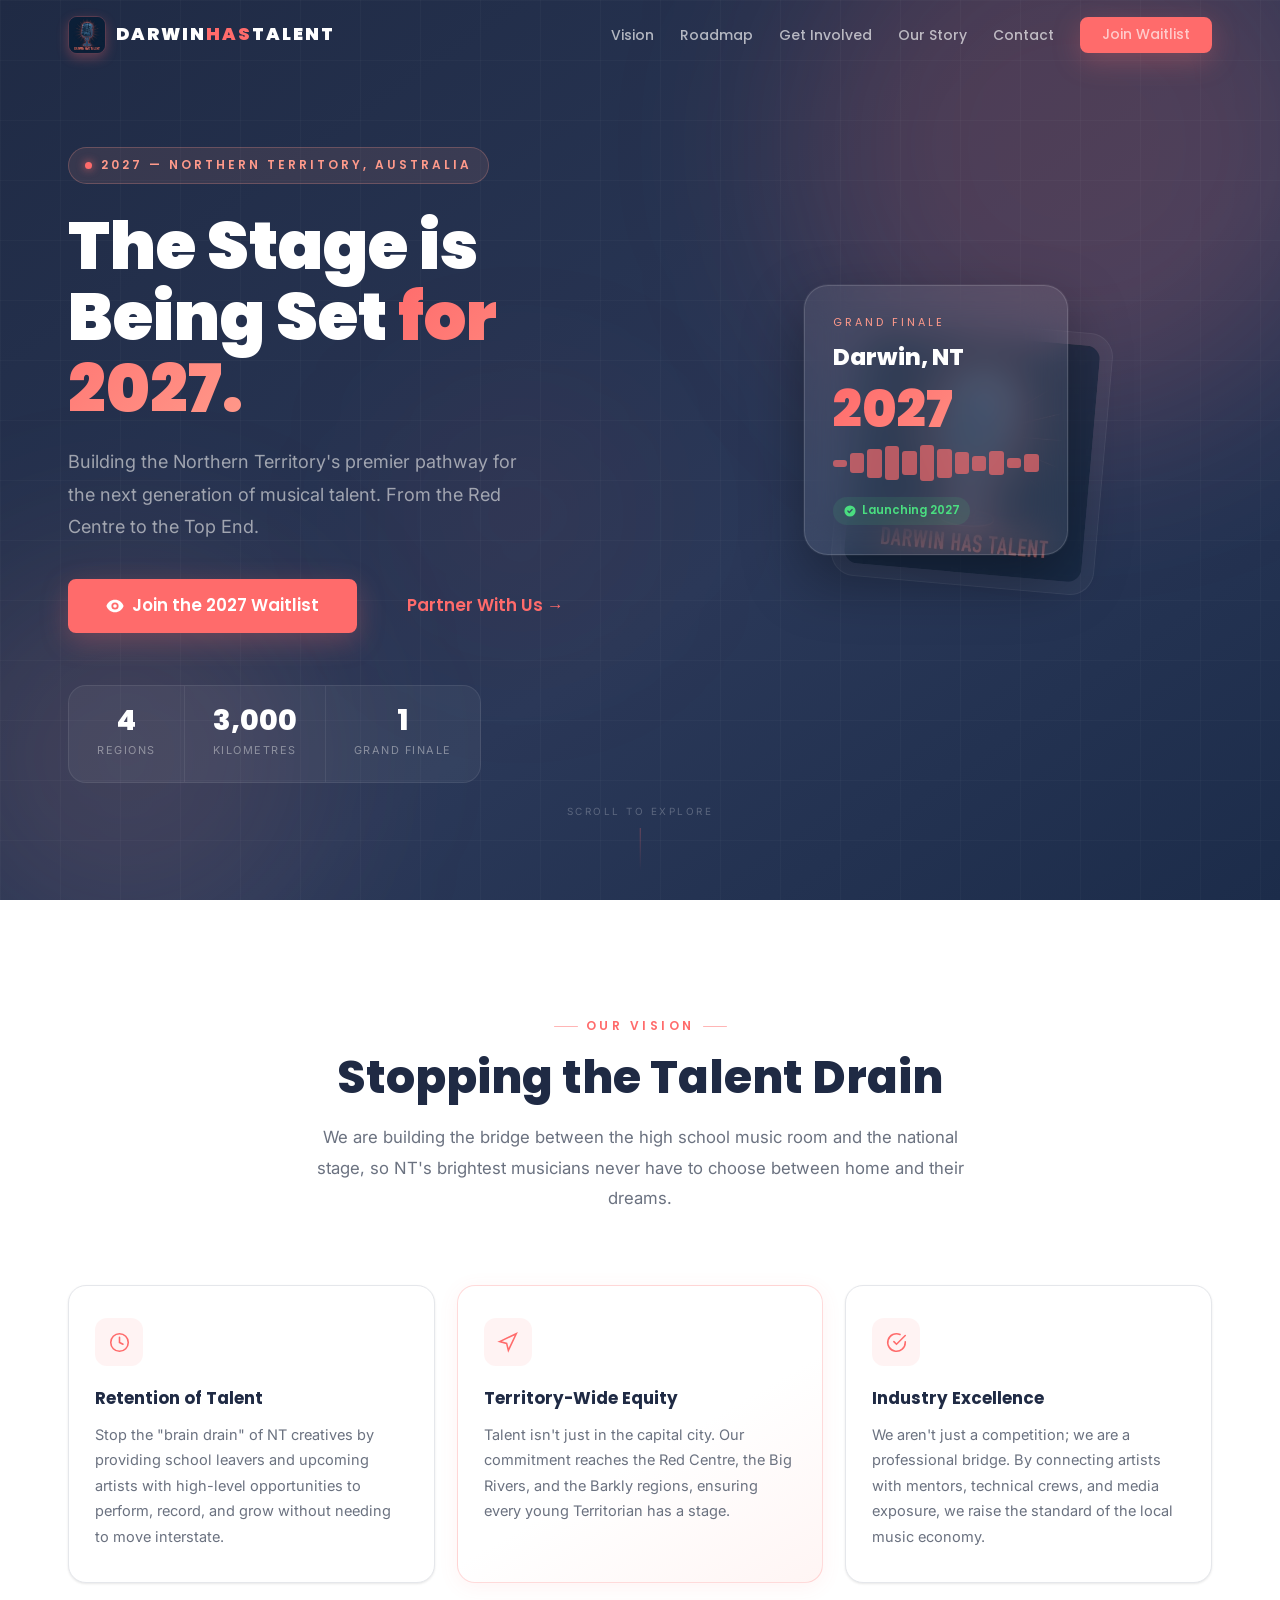
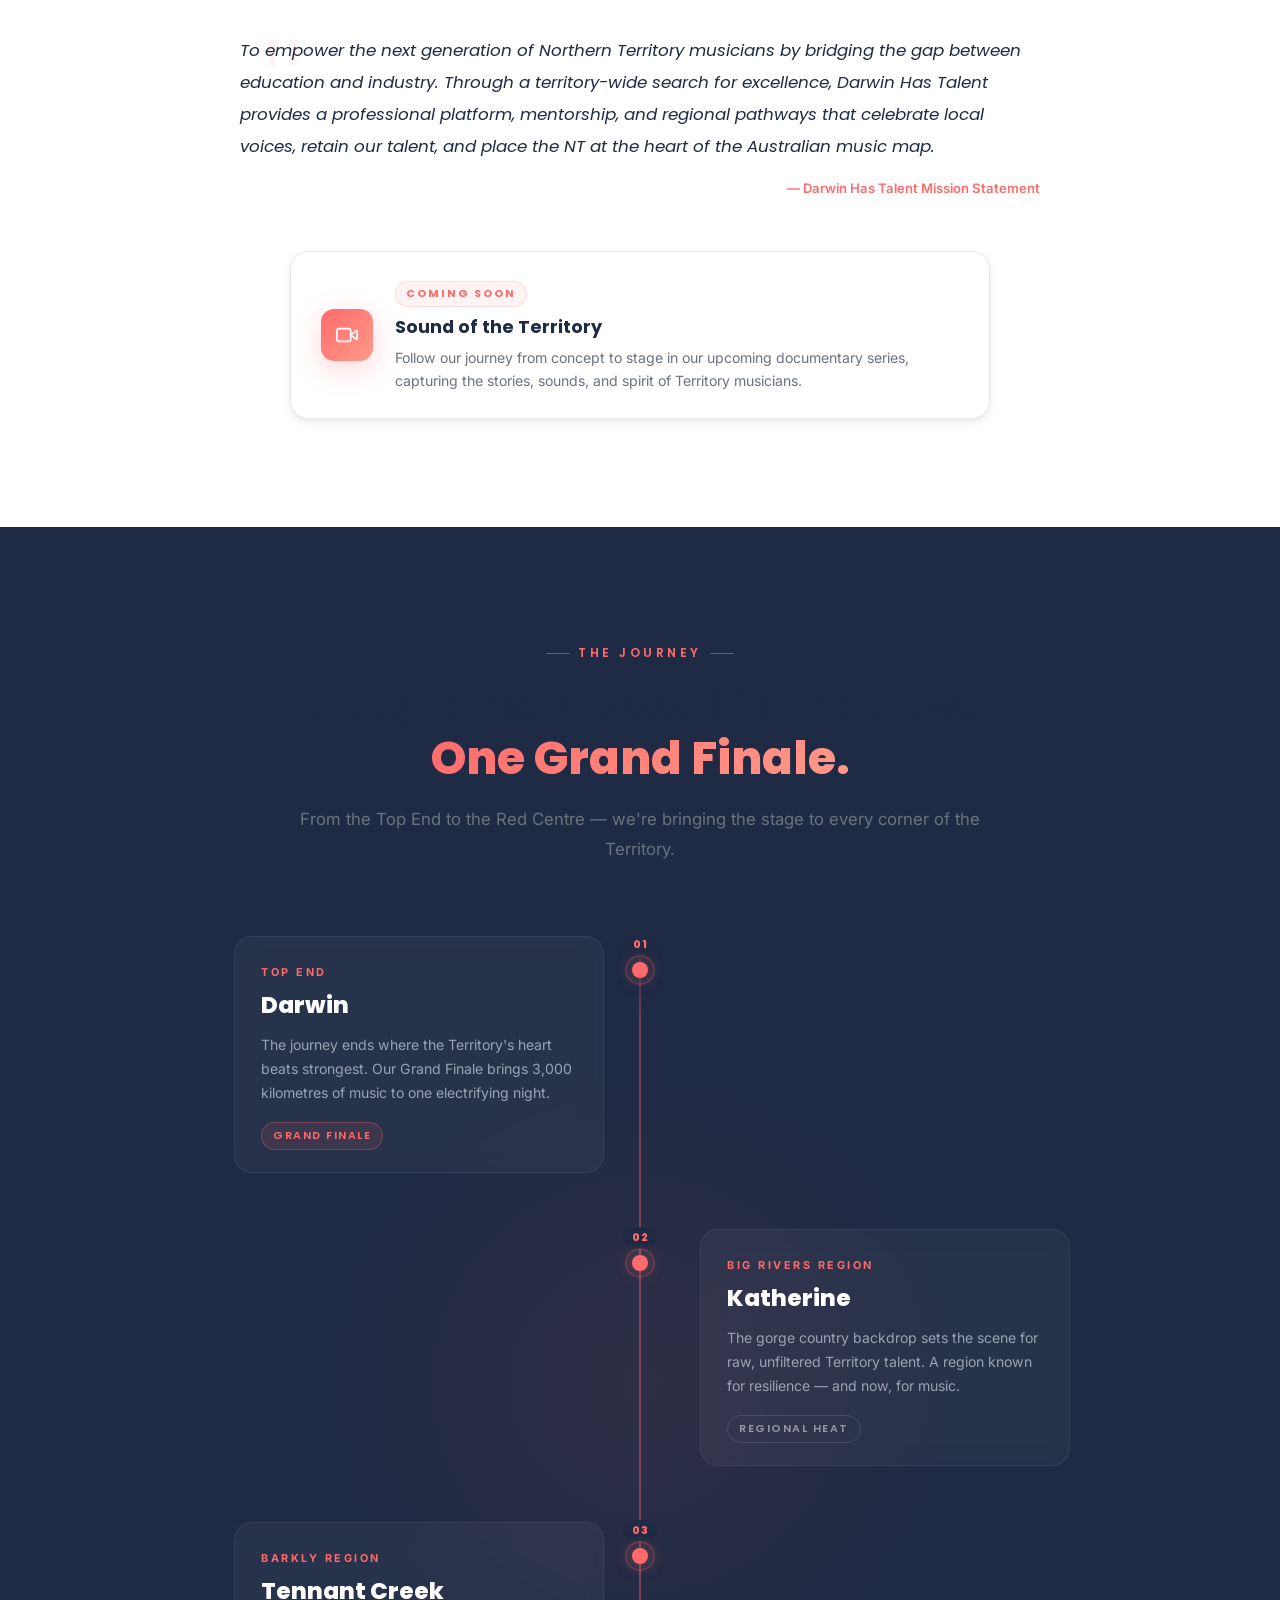
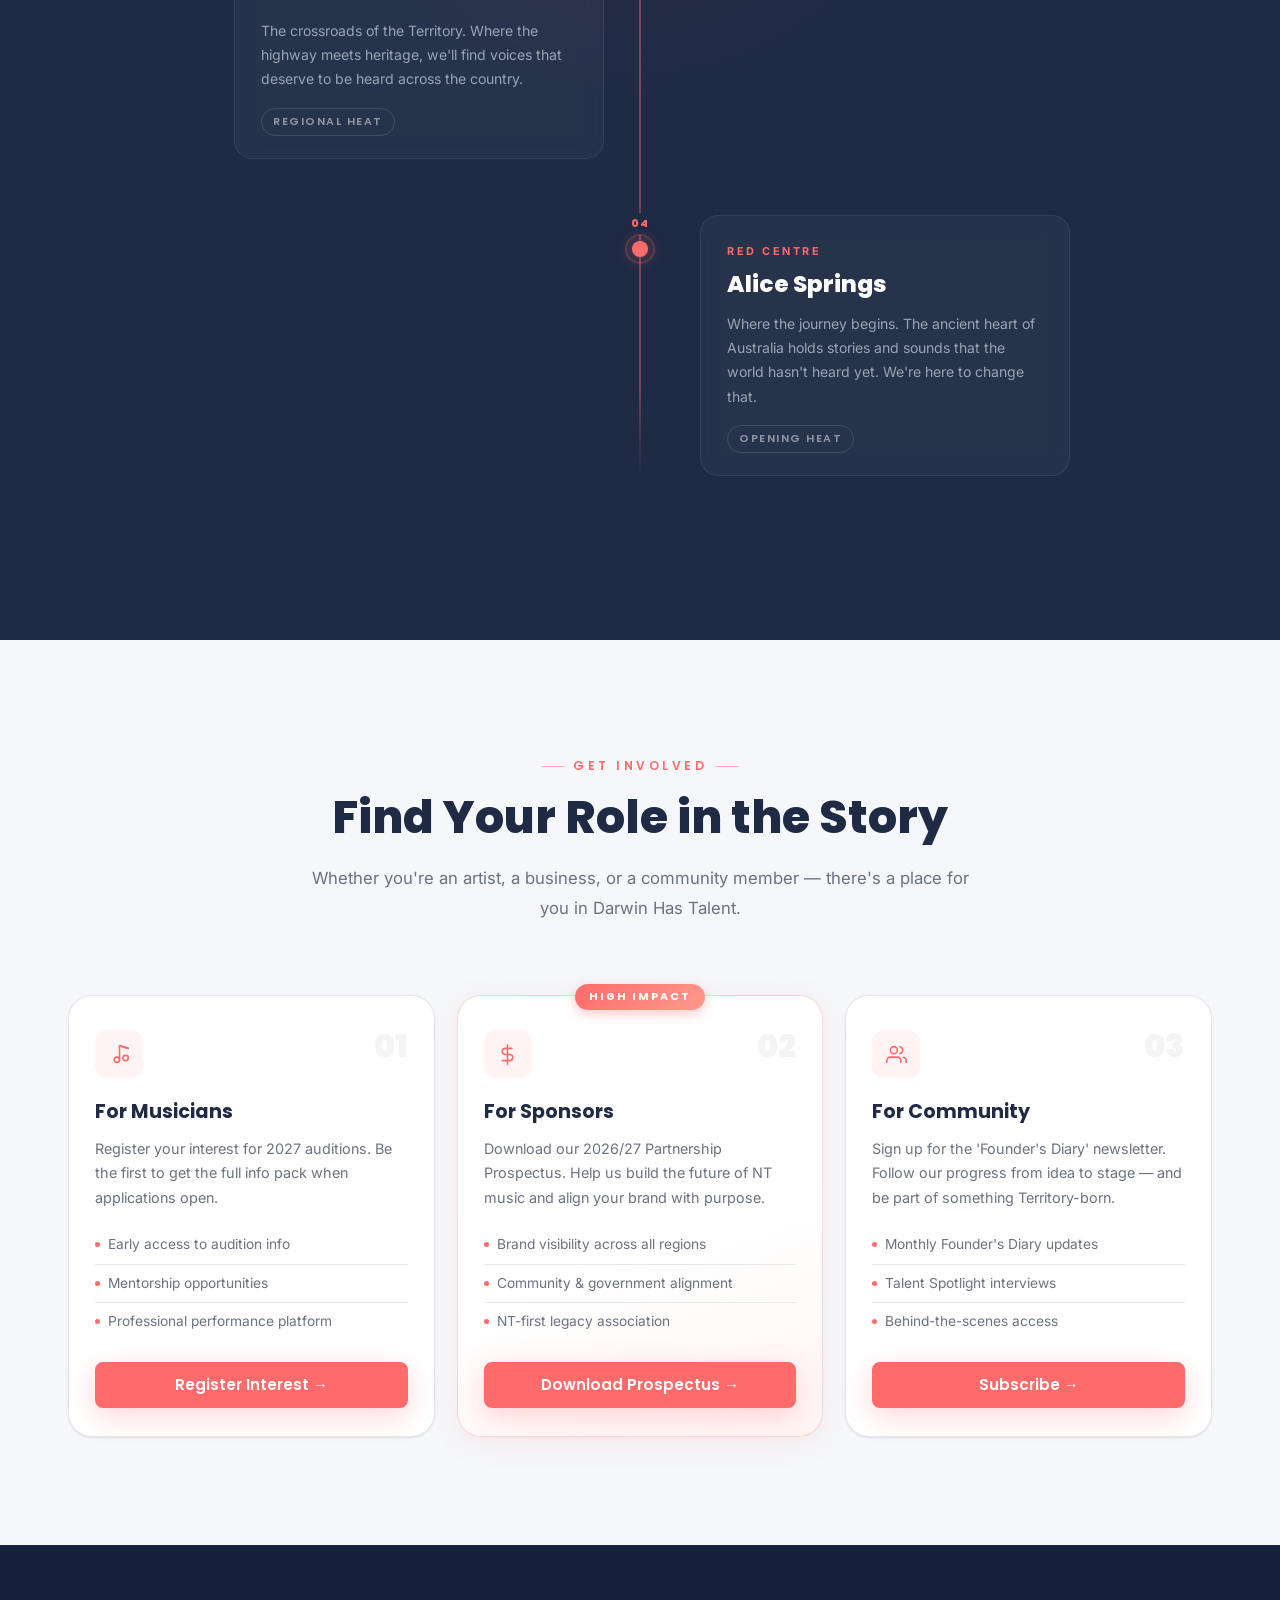
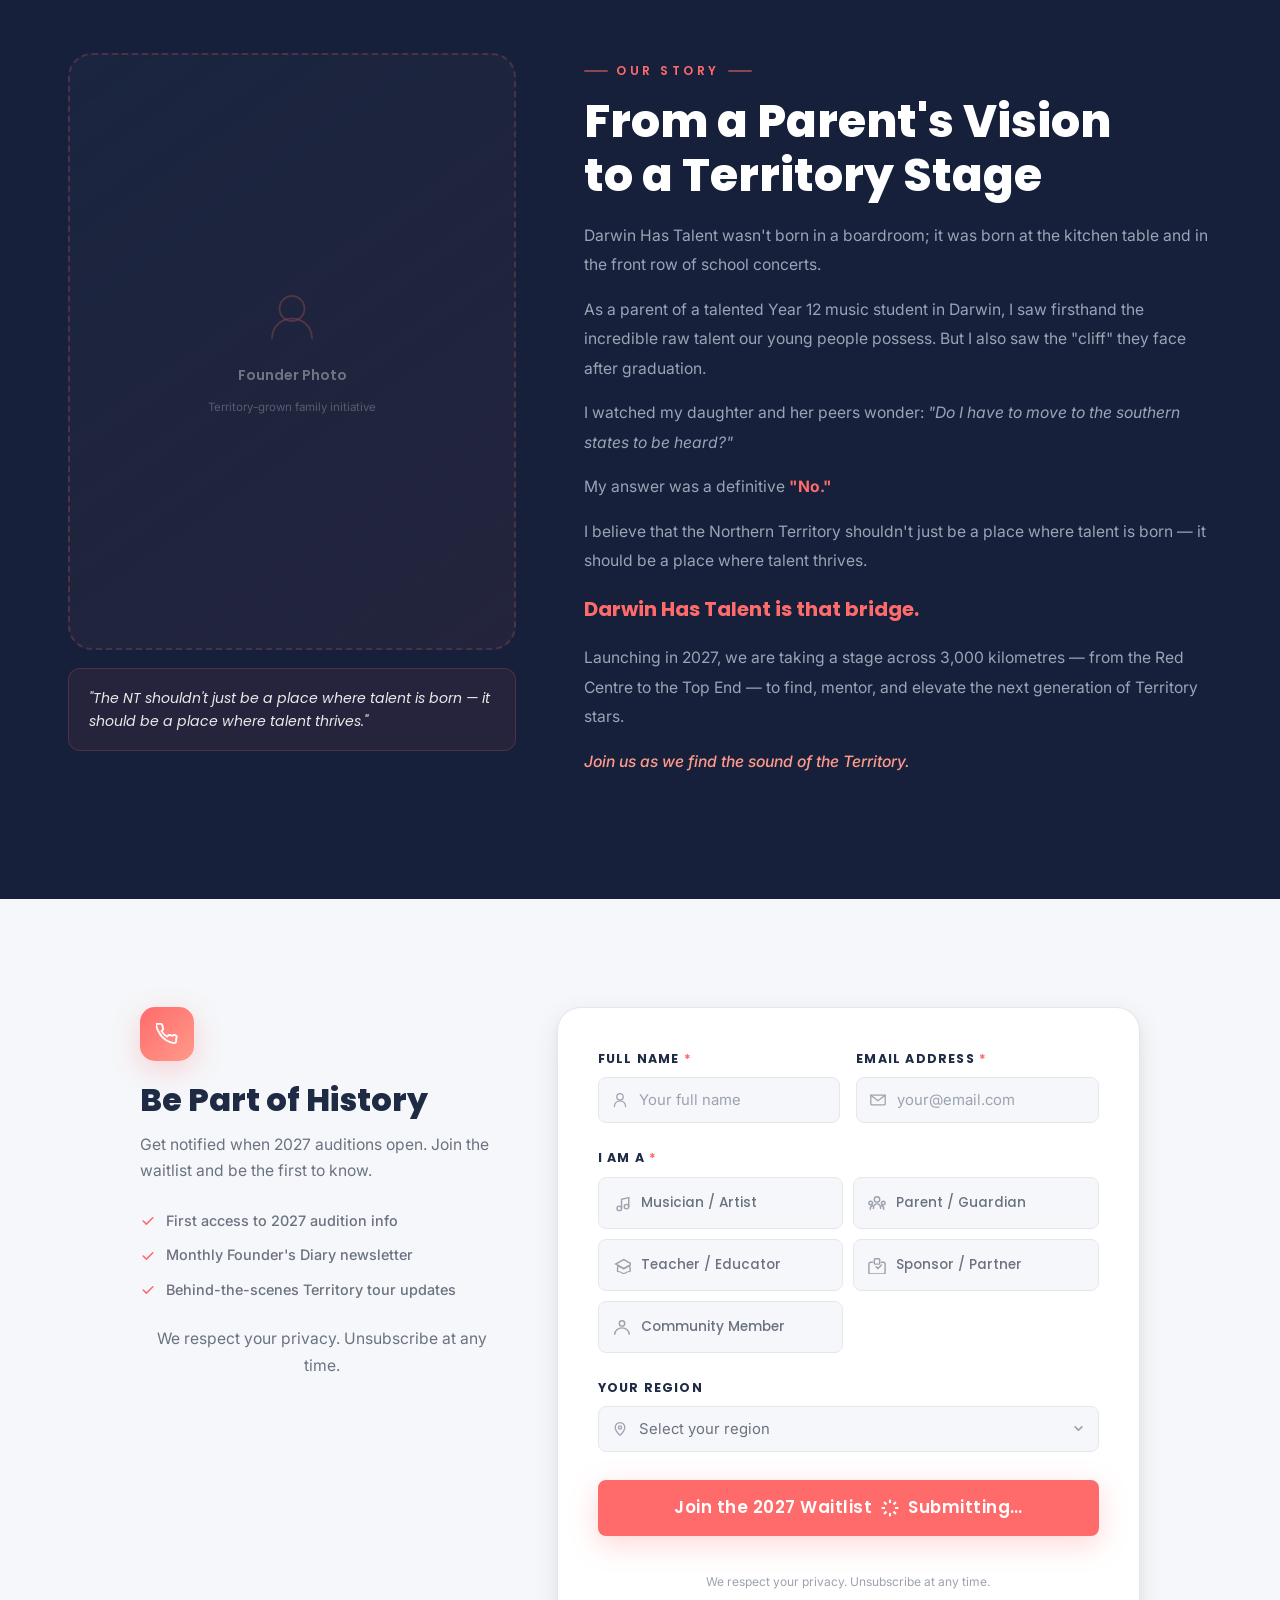
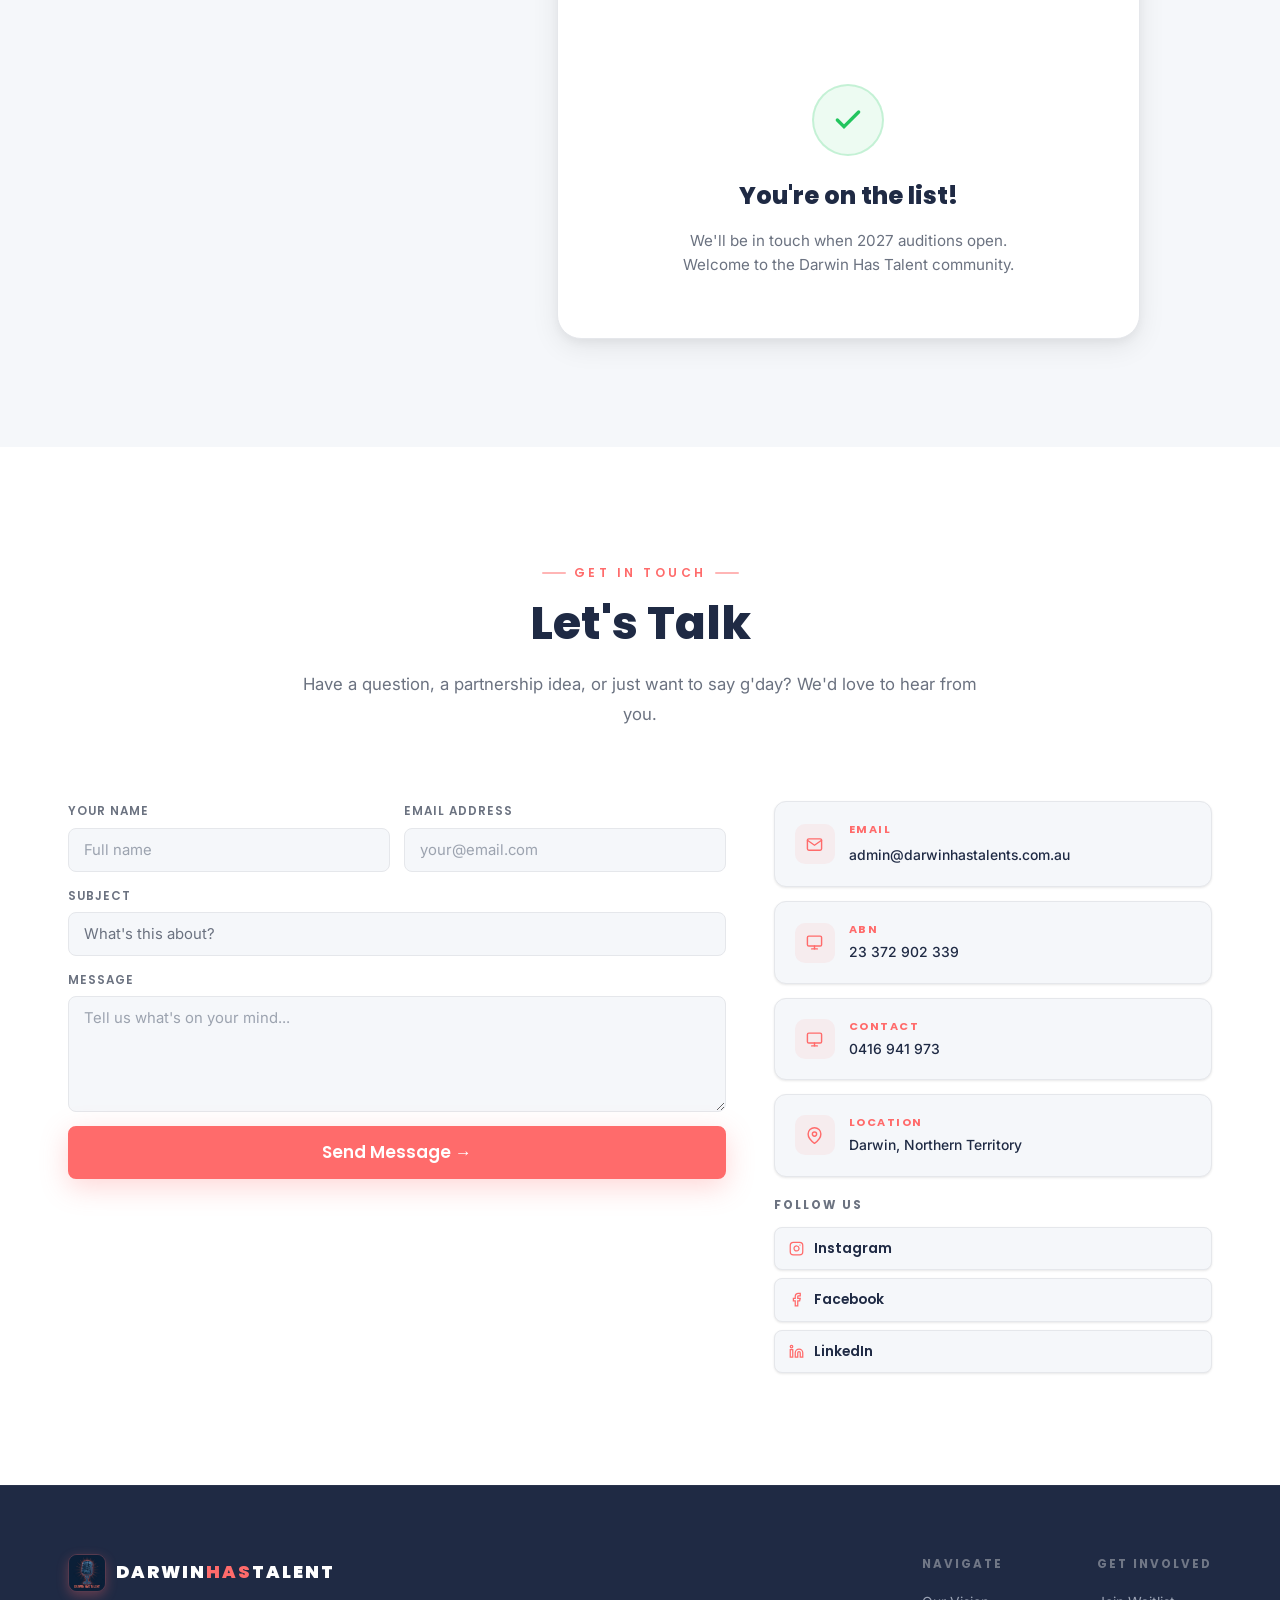
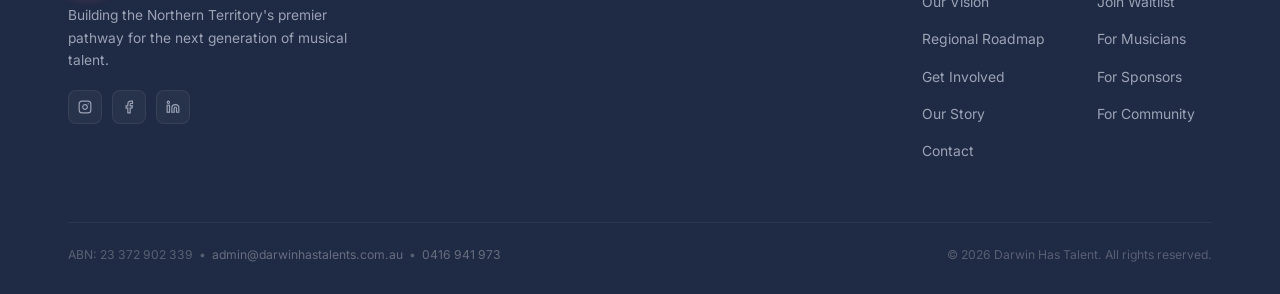
==== index.html @ 936b66a9 "Add contact info card with SVG icon" ====
<!DOCTYPE html>
<html lang="en">
<head>
  <meta charset="UTF-8">
  <meta name="viewport" content="width=device-width, initial-scale=1.0">
  <meta name="description" content="Darwin Has Talent — Building the Northern Territory's premier pathway for the next generation of musical talent. Launching 2027.">
  <title>Darwin Has Talent — The Stage is Being Set for 2027</title>
  <link rel="preconnect" href="https://fonts.googleapis.com">
  <link rel="preconnect" href="https://fonts.gstatic.com" crossorigin>
  <link href="https://fonts.googleapis.com/css2?family=Poppins:wght@300;400;500;600;700;800;900&family=Inter:wght@300;400;500;600&display=swap" rel="stylesheet">
  <link rel="stylesheet" href="css/styles.css">
</head>
<body>

  <!-- ========== NAVIGATION ========== -->
  <nav class="navbar" id="navbar">
    <div class="container nav-container">
      <a href="#" class="nav-logo">
        <img src="assets/images/logo.jpeg" alt="Darwin Has Talent" class="logo-img">
        <span class="logo-text">DARWIN<span class="logo-accent">HAS</span>TALENT</span>
      </a>
      <button class="nav-toggle" id="navToggle" aria-label="Toggle navigation">
        <span></span><span></span><span></span>
      </button>
      <ul class="nav-links" id="navLinks">
        <li><a href="#vision">Vision</a></li>
        <li><a href="#roadmap">Roadmap</a></li>
        <li><a href="#portals">Get Involved</a></li>
        <li><a href="#story">Our Story</a></li>
        <li><a href="#contact">Contact</a></li>
        <li><a href="#waitlist" class="btn btn-primary btn-nav">Join Waitlist</a></li>
      </ul>
    </div>
  </nav>

  <!-- ========== HERO SECTION ========== -->
  <section class="hero" id="hero">
    <div class="hero-bg-effects">
      <div class="hero-glow hero-glow--1"></div>
      <div class="hero-glow hero-glow--2"></div>
      <div class="hero-glow hero-glow--3"></div>
      <div class="hero-grid"></div>
    </div>
    <div class="container hero-layout">
      <div class="hero-content">
        <div class="hero-badge">
          <span class="badge-dot"></span>
          <span>2027 &mdash; Northern Territory, Australia</span>
        </div>
        <h1 class="hero-title">
          The Stage is<br>Being Set
          <span class="hero-title-accent"> for 2027.</span>
        </h1>
        <p class="hero-subtitle">
          Building the Northern Territory's premier pathway for the next generation of musical talent. From the Red Centre to the Top End.
        </p>
        <div class="hero-cta">
          <a href="#waitlist" class="btn btn-primary btn-lg">
            <svg viewBox="0 0 20 20" fill="currentColor" width="18"><path d="M10 12a2 2 0 100-4 2 2 0 000 4z"/><path fill-rule="evenodd" d="M.458 10C1.732 5.943 5.522 3 10 3s8.268 2.943 9.542 7c-1.274 4.057-5.064 7-9.542 7S1.732 14.057.458 10zM14 10a4 4 0 11-8 0 4 4 0 018 0z" clip-rule="evenodd"/></svg>
            Join the 2027 Waitlist
          </a>
          <a href="#portals" class="btn btn-ghost btn-lg">Partner With Us &rarr;</a>
        </div>
        <div class="hero-stats">
          <div class="hero-stat">
            <span class="hero-stat-number">4</span>
            <span class="hero-stat-label">Regions</span>
          </div>
          <div class="hero-stat-divider"></div>
          <div class="hero-stat">
            <span class="hero-stat-number">3,000</span>
            <span class="hero-stat-label">Kilometres</span>
          </div>
          <div class="hero-stat-divider"></div>
          <div class="hero-stat">
            <span class="hero-stat-number">1</span>
            <span class="hero-stat-label">Grand Finale</span>
          </div>
        </div>
      </div>
      <div class="hero-visual">
        <div class="hero-card-stack">
          <div class="hero-card hero-card--back">
            <img src="assets/images/logo.jpeg" alt="" class="hero-card-logo">
          </div>
          <div class="hero-card hero-card--front">
            <div class="hcard-label">Grand Finale</div>
            <div class="hcard-city">Darwin, NT</div>
            <div class="hcard-year">2027</div>
            <div class="hcard-waveform">
              <span></span><span></span><span></span><span></span><span></span>
              <span></span><span></span><span></span><span></span><span></span>
              <span></span><span></span>
            </div>
            <div class="hcard-badge">
              <svg viewBox="0 0 20 20" fill="currentColor" width="14"><path fill-rule="evenodd" d="M10 18a8 8 0 100-16 8 8 0 000 16zm3.707-9.293a1 1 0 00-1.414-1.414L9 10.586 7.707 9.293a1 1 0 00-1.414 1.414l2 2a1 1 0 001.414 0l4-4z" clip-rule="evenodd"/></svg>
              Launching 2027
            </div>
          </div>
        </div>
      </div>
    </div>
    <div class="hero-scroll-indicator">
      <span>Scroll to explore</span>
      <div class="scroll-line"></div>
    </div>
  </section>

  <!-- ========== VISION SECTION (WHITE) ========== -->
  <section class="section vision section--white" id="vision">
    <div class="container">
      <div class="section-header">
        <p class="section-tag">Our Vision</p>
        <h2 class="section-title">Stopping the Talent Drain</h2>
        <p class="section-subtitle">
          We are building the bridge between the high school music room and the national stage,
          so NT's brightest musicians never have to choose between home and their dreams.
        </p>
      </div>

      <div class="pillars-grid">
        <div class="pillar-card">
          <div class="pillar-icon-wrap" style="--ic: #FF6B6B1A; --icb: #FF6B6B;">
            <svg viewBox="0 0 24 24" fill="none" stroke="currentColor" stroke-width="1.8" stroke-linecap="round"><circle cx="12" cy="12" r="10"/><polyline points="12 6 12 12 16 14"/></svg>
          </div>
          <h3>Retention of Talent</h3>
          <p>Stop the "brain drain" of NT creatives by providing school leavers and upcoming artists with high-level opportunities to perform, record, and grow without needing to move interstate.</p>
        </div>
        <div class="pillar-card pillar-card--featured">
          <div class="pillar-icon-wrap" style="--ic: #FF6B6B1A; --icb: #FF6B6B;">
            <svg viewBox="0 0 24 24" fill="none" stroke="currentColor" stroke-width="1.8" stroke-linecap="round"><polygon points="3 11 22 2 13 21 11 13 3 11"/></svg>
          </div>
          <h3>Territory-Wide Equity</h3>
          <p>Talent isn't just in the capital city. Our commitment reaches the Red Centre, the Big Rivers, and the Barkly regions, ensuring every young Territorian has a stage.</p>
        </div>
        <div class="pillar-card">
          <div class="pillar-icon-wrap" style="--ic: #FF6B6B1A; --icb: #FF6B6B;">
            <svg viewBox="0 0 24 24" fill="none" stroke="currentColor" stroke-width="1.8" stroke-linecap="round"><path d="M22 11.08V12a10 10 0 1 1-5.93-9.14"/><polyline points="22 4 12 14.01 9 11.01"/></svg>
          </div>
          <h3>Industry Excellence</h3>
          <p>We aren't just a competition; we are a professional bridge. By connecting artists with mentors, technical crews, and media exposure, we raise the standard of the local music economy.</p>
        </div>
      </div>

      <div class="mission-block">
        <div class="mission-quote-mark">"</div>
        <blockquote>
          To empower the next generation of Northern Territory musicians by bridging the gap
          between education and industry. Through a territory-wide search for excellence,
          Darwin Has Talent provides a professional platform, mentorship, and regional pathways
          that celebrate local voices, retain our talent, and place the NT at the heart of the
          Australian music map.
        </blockquote>
        <p class="mission-attr">— Darwin Has Talent Mission Statement</p>
      </div>

      <div class="documentary-teaser">
        <div class="doc-icon">
          <svg viewBox="0 0 24 24" fill="none" stroke="currentColor" stroke-width="1.8" stroke-linecap="round" stroke-linejoin="round"><polygon points="23 7 16 12 23 17 23 7"/><rect x="1" y="5" width="15" height="14" rx="2" ry="2"/></svg>
        </div>
        <div class="doc-content">
          <span class="documentary-badge">Coming Soon</span>
          <h3>Sound of the Territory</h3>
          <p>Follow our journey from concept to stage in our upcoming documentary series, capturing the stories, sounds, and spirit of Territory musicians.</p>
        </div>
      </div>
    </div>
  </section>

  <!-- ========== REGIONAL ROADMAP (DARK) ========== -->
  <section class="section roadmap section--dark" id="roadmap">
    <div class="roadmap-bg-glow"></div>
    <div class="container">
      <div class="section-header">
        <p class="section-tag">The Journey</p>
        <h2 class="section-title">4 Regions. 3,000 Kilometres.<br><span class="gradient-text">One Grand Finale.</span></h2>
        <p class="section-subtitle">From the Top End to the Red Centre — we're bringing the stage to every corner of the Territory.</p>
      </div>

      <div class="roadmap-timeline">
        <div class="timeline-line"></div>

        <div class="timeline-stop timeline-stop--right">
          <div class="timeline-number">01</div>
          <div class="timeline-node">
            <div class="node-pulse"></div>
          </div>
          <div class="timeline-card glass-card">
            <div class="tc-region">Top End</div>
            <h3>Darwin</h3>
            <p>The journey ends where the Territory's heart beats strongest. Our Grand Finale brings 3,000 kilometres of music to one electrifying night.</p>
            <div class="tc-tag final-tag">Grand Finale</div>
          </div>
        </div>

        <div class="timeline-stop timeline-stop--left">
          <div class="timeline-number">02</div>
          <div class="timeline-node">
            <div class="node-pulse"></div>
          </div>
          <div class="timeline-card glass-card">
            <div class="tc-region">Big Rivers Region</div>
            <h3>Katherine</h3>
            <p>The gorge country backdrop sets the scene for raw, unfiltered Territory talent. A region known for resilience — and now, for music.</p>
            <div class="tc-tag">Regional Heat</div>
          </div>
        </div>

        <div class="timeline-stop timeline-stop--right">
          <div class="timeline-number">03</div>
          <div class="timeline-node">
            <div class="node-pulse"></div>
          </div>
          <div class="timeline-card glass-card">
            <div class="tc-region">Barkly Region</div>
            <h3>Tennant Creek</h3>
            <p>The crossroads of the Territory. Where the highway meets heritage, we'll find voices that deserve to be heard across the country.</p>
            <div class="tc-tag">Regional Heat</div>
          </div>
        </div>

        <div class="timeline-stop timeline-stop--left">
          <div class="timeline-number">04</div>
          <div class="timeline-node">
            <div class="node-pulse"></div>
          </div>
          <div class="timeline-card glass-card">
            <div class="tc-region">Red Centre</div>
            <h3>Alice Springs</h3>
            <p>Where the journey begins. The ancient heart of Australia holds stories and sounds that the world hasn't heard yet. We're here to change that.</p>
            <div class="tc-tag">Opening Heat</div>
          </div>
        </div>
      </div>
    </div>
  </section>

  <!-- ========== STAKEHOLDER PORTALS (BG) ========== -->
  <section class="section portals section--bg" id="portals">
    <div class="container">
      <div class="section-header">
        <p class="section-tag">Get Involved</p>
        <h2 class="section-title">Find Your Role in the Story</h2>
        <p class="section-subtitle">Whether you're an artist, a business, or a community member — there's a place for you in Darwin Has Talent.</p>
      </div>

      <div class="portals-grid">
        <div class="portal-card portal-card--musicians">
          <div class="portal-top">
            <div class="portal-icon-wrap">
              <svg viewBox="0 0 24 24" fill="none" stroke="currentColor" stroke-width="1.8" stroke-linecap="round" stroke-linejoin="round"><circle cx="9" cy="18" r="3"/><circle cx="19" cy="16" r="3"/><polyline points="12 18 12 2 22 5"/><path d="M12 2L22 5"/></svg>
            </div>
            <span class="portal-number">01</span>
          </div>
          <h3>For Musicians</h3>
          <p>Register your interest for 2027 auditions. Be the first to get the full info pack when applications open.</p>
          <ul class="portal-list">
            <li>Early access to audition info</li>
            <li>Mentorship opportunities</li>
            <li>Professional performance platform</li>
          </ul>
          <a href="#waitlist" class="btn btn-primary">Register Interest &rarr;</a>
        </div>

        <div class="portal-card portal-card--sponsors portal-card--featured">
          <div class="portal-featured-label">High Impact</div>
          <div class="portal-top">
            <div class="portal-icon-wrap">
              <svg viewBox="0 0 24 24" fill="none" stroke="currentColor" stroke-width="1.8" stroke-linecap="round" stroke-linejoin="round"><line x1="12" y1="1" x2="12" y2="23"/><path d="M17 5H9.5a3.5 3.5 0 0 0 0 7h5a3.5 3.5 0 0 1 0 7H6"/></svg>
            </div>
            <span class="portal-number">02</span>
          </div>
          <h3>For Sponsors</h3>
          <p>Download our 2026/27 Partnership Prospectus. Help us build the future of NT music and align your brand with purpose.</p>
          <ul class="portal-list">
            <li>Brand visibility across all regions</li>
            <li>Community & government alignment</li>
            <li>NT-first legacy association</li>
          </ul>
          <a href="#contact" class="btn btn-primary">Download Prospectus &rarr;</a>
        </div>

        <div class="portal-card portal-card--community">
          <div class="portal-top">
            <div class="portal-icon-wrap">
              <svg viewBox="0 0 24 24" fill="none" stroke="currentColor" stroke-width="1.8" stroke-linecap="round" stroke-linejoin="round"><path d="M17 21v-2a4 4 0 0 0-4-4H5a4 4 0 0 0-4 4v2"/><circle cx="9" cy="7" r="4"/><path d="M23 21v-2a4 4 0 0 0-3-3.87"/><path d="M16 3.13a4 4 0 0 1 0 7.75"/></svg>
            </div>
            <span class="portal-number">03</span>
          </div>
          <h3>For Community</h3>
          <p>Sign up for the 'Founder's Diary' newsletter. Follow our progress from idea to stage — and be part of something Territory-born.</p>
          <ul class="portal-list">
            <li>Monthly Founder's Diary updates</li>
            <li>Talent Spotlight interviews</li>
            <li>Behind-the-scenes access</li>
          </ul>
          <a href="#waitlist" class="btn btn-primary">Subscribe &rarr;</a>
        </div>
      </div>
    </div>
  </section>

  <!-- ========== OUR STORY (DARK) ========== -->
  <section class="section story section--darker" id="story">
    <div class="container">
      <div class="story-layout">
        <div class="story-visual">
          <div class="story-image-placeholder">
            <div class="placeholder-icon">
              <svg viewBox="0 0 48 48" fill="none" stroke="rgba(255,107,107,0.5)" stroke-width="1.5" stroke-linecap="round"><circle cx="24" cy="18" r="10"/><path d="M8 42c0-9 7-16 16-16s16 7 16 16"/></svg>
            </div>
            <span>Founder Photo</span>
            <p>Territory-grown family initiative</p>
          </div>
          <div class="story-quote-card">
            <p>"The NT shouldn't just be a place where talent is born — it should be a place where talent thrives."</p>
          </div>
        </div>
        <div class="story-content">
          <p class="section-tag">Our Story</p>
          <h2 class="section-title">From a Parent's Vision<br>to a Territory Stage</h2>
          <div class="story-text">
            <p>Darwin Has Talent wasn't born in a boardroom; it was born at the kitchen table and in the front row of school concerts.</p>
            <p>As a parent of a talented Year 12 music student in Darwin, I saw firsthand the incredible raw talent our young people possess. But I also saw the "cliff" they face after graduation.</p>
            <p>I watched my daughter and her peers wonder: <em>"Do I have to move to the southern states to be heard?"</em></p>
            <p>My answer was a definitive <strong class="coral-text">"No."</strong></p>
            <p>I believe that the Northern Territory shouldn't just be a place where talent is born — it should be a place where talent thrives.</p>
            <p class="story-highlight">Darwin Has Talent is that bridge.</p>
            <p>Launching in 2027, we are taking a stage across 3,000 kilometres — from the Red Centre to the Top End — to find, mentor, and elevate the next generation of Territory stars.</p>
            <p class="story-sign-off">Join us as we find the sound of the Territory.</p>
          </div>
        </div>
      </div>
    </div>
  </section>

  <!-- ========== WAITLIST (LIGHT BG) ========== -->
  <section class="section waitlist section--bg" id="waitlist">
    <div class="container">
      <div class="waitlist-wrapper">
        <div class="waitlist-intro">
          <div class="wh-icon">
            <svg viewBox="0 0 24 24" fill="none" stroke="currentColor" stroke-width="2" stroke-linecap="round"><path d="M22 16.92v3a2 2 0 01-2.18 2 19.79 19.79 0 01-8.63-3.07A19.5 19.5 0 013.07 9.81a19.79 19.79 0 01-3.07-8.68A2 2 0 012 1h3a2 2 0 012 1.72c.127.96.361 1.903.7 2.81a2 2 0 01-.45 2.11L6.09 8.91a16 16 0 006 6l1.27-1.27a2 2 0 012.11-.45c.907.339 1.85.573 2.81.7A2 2 0 0122 16.92z"/></svg>
          </div>
          <h2>Be Part of History</h2>
          <p>Get notified when 2027 auditions open. Join the waitlist and be the first to know.</p>
          <ul class="waitlist-perks">
            <li>
              <svg viewBox="0 0 20 20" fill="currentColor" width="16"><path fill-rule="evenodd" d="M16.707 5.293a1 1 0 010 1.414l-8 8a1 1 0 01-1.414 0l-4-4a1 1 0 011.414-1.414L8 12.586l7.293-7.293a1 1 0 011.414 0z" clip-rule="evenodd"/></svg>
              First access to 2027 audition info
            </li>
            <li>
              <svg viewBox="0 0 20 20" fill="currentColor" width="16"><path fill-rule="evenodd" d="M16.707 5.293a1 1 0 010 1.414l-8 8a1 1 0 01-1.414 0l-4-4a1 1 0 011.414-1.414L8 12.586l7.293-7.293a1 1 0 011.414 0z" clip-rule="evenodd"/></svg>
              Monthly Founder's Diary newsletter
            </li>
            <li>
              <svg viewBox="0 0 20 20" fill="currentColor" width="16"><path fill-rule="evenodd" d="M16.707 5.293a1 1 0 010 1.414l-8 8a1 1 0 01-1.414 0l-4-4a1 1 0 011.414-1.414L8 12.586l7.293-7.293a1 1 0 011.414 0z" clip-rule="evenodd"/></svg>
              Behind-the-scenes Territory tour updates
            </li>
          </ul>
          <p class="form-disclaimer">We respect your privacy. Unsubscribe at any time.</p>
        </div>

        <div class="gform-container">
          <form class="custom-gform" id="waitlistForm" novalidate>

            <div class="cgf-row">
              <div class="cgf-group">
                <label for="wf-name">Full Name <span class="cgf-required">*</span></label>
                <div class="cgf-input-wrap">
                  <svg viewBox="0 0 20 20" fill="none" stroke="currentColor" stroke-width="1.6" stroke-linecap="round"><path d="M10 10a4 4 0 100-8 4 4 0 000 8z"/><path d="M3 18c0-4 3.134-7 7-7s7 3 7 7"/></svg>
                  <input type="text" id="wf-name" name="entry.997698696" placeholder="Your full name" required autocomplete="name">
                </div>
                <span class="cgf-error">Please enter your full name.</span>
              </div>

              <div class="cgf-group">
                <label for="wf-email">Email Address <span class="cgf-required">*</span></label>
                <div class="cgf-input-wrap">
                  <svg viewBox="0 0 20 20" fill="none" stroke="currentColor" stroke-width="1.6" stroke-linecap="round"><path d="M2 4h16a1 1 0 011 1v10a1 1 0 01-1 1H2a1 1 0 01-1-1V5a1 1 0 011-1z"/><polyline points="1,4 10,11 19,4"/></svg>
                  <input type="email" id="wf-email" name="entry.1555752851" placeholder="your@email.com" required autocomplete="email">
                </div>
                <span class="cgf-error">Please enter a valid email address.</span>
              </div>
            </div>

            <div class="cgf-group">
              <label>I am a <span class="cgf-required">*</span></label>
              <div class="cgf-radio-group" id="wf-role">
                <label class="cgf-radio">
                  <input type="radio" name="entry.1483143165" value="Musician / Artist" required>
                  <span class="cgf-radio-box">
                    <svg viewBox="0 0 20 20" fill="none" stroke="currentColor" stroke-width="1.6" stroke-linecap="round"><circle cx="7" cy="16" r="2.5"/><circle cx="15" cy="14" r="2.5"/><polyline points="9.5,16 9.5,6 17.5,4 17.5,14"/></svg>
                    <span class="cgf-radio-label">Musician / Artist</span>
                    <span class="cgf-radio-check"><svg viewBox="0 0 16 16" fill="currentColor"><path d="M13.78 4.22a.75.75 0 010 1.06l-7.25 7.25a.75.75 0 01-1.06 0L2.22 9.28a.75.75 0 011.06-1.06L6 10.94l6.72-6.72a.75.75 0 011.06 0z"/></svg></span>
                  </span>
                </label>
                <label class="cgf-radio">
                  <input type="radio" name="entry.1483143165" value="Parent / Guardian">
                  <span class="cgf-radio-box">
                    <svg viewBox="0 0 20 20" fill="none" stroke="currentColor" stroke-width="1.6" stroke-linecap="round"><path d="M13 6a3 3 0 11-6 0 3 3 0 016 0z"/><path d="M6 16c0-3.314 1.79-5 4-5s4 1.686 4 5"/><path d="M2.5 17c0-2.5 1-4 2.5-4"/><circle cx="3" cy="10" r="2"/><path d="M17.5 17c0-2.5-1-4-2.5-4"/><circle cx="17" cy="10" r="2"/></svg>
                    <span class="cgf-radio-label">Parent / Guardian</span>
                    <span class="cgf-radio-check"><svg viewBox="0 0 16 16" fill="currentColor"><path d="M13.78 4.22a.75.75 0 010 1.06l-7.25 7.25a.75.75 0 01-1.06 0L2.22 9.28a.75.75 0 011.06-1.06L6 10.94l6.72-6.72a.75.75 0 011.06 0z"/></svg></span>
                  </span>
                </label>
                <label class="cgf-radio">
                  <input type="radio" name="entry.1483143165" value="Teacher / Educator">
                  <span class="cgf-radio-box">
                    <svg viewBox="0 0 20 20" fill="none" stroke="currentColor" stroke-width="1.6" stroke-linecap="round"><path d="M12 14l9-5-9-5-9 5 9 5z"/><path d="M12 14l6.16-3.422a12.083 12.083 0 01.665 6.479A11.952 11.952 0 0012 20.055a11.952 11.952 0 00-6.824-2.998 12.078 12.078 0 01.665-6.479L12 14z"/></svg>
                    <span class="cgf-radio-label">Teacher / Educator</span>
                    <span class="cgf-radio-check"><svg viewBox="0 0 16 16" fill="currentColor"><path d="M13.78 4.22a.75.75 0 010 1.06l-7.25 7.25a.75.75 0 01-1.06 0L2.22 9.28a.75.75 0 011.06-1.06L6 10.94l6.72-6.72a.75.75 0 011.06 0z"/></svg></span>
                  </span>
                </label>
                <label class="cgf-radio">
                  <input type="radio" name="entry.1483143165" value="Potential Sponsor / Partner">
                  <span class="cgf-radio-box">
                    <svg viewBox="0 0 20 20" fill="none" stroke="currentColor" stroke-width="1.6" stroke-linecap="round"><path d="M9 12l2 2 4-4"/><path d="M5 7H3a2 2 0 00-2 2v9a2 2 0 002 2h14a2 2 0 002-2V9a2 2 0 00-2-2h-2"/><rect x="7" y="3" width="6" height="6" rx="1"/></svg>
                    <span class="cgf-radio-label">Sponsor / Partner</span>
                    <span class="cgf-radio-check"><svg viewBox="0 0 16 16" fill="currentColor"><path d="M13.78 4.22a.75.75 0 010 1.06l-7.25 7.25a.75.75 0 01-1.06 0L2.22 9.28a.75.75 0 011.06-1.06L6 10.94l6.72-6.72a.75.75 0 011.06 0z"/></svg></span>
                  </span>
                </label>
                <label class="cgf-radio">
                  <input type="radio" name="entry.1483143165" value="Community Member / Supporter">
                  <span class="cgf-radio-box">
                    <svg viewBox="0 0 20 20" fill="none" stroke="currentColor" stroke-width="1.6" stroke-linecap="round"><circle cx="10" cy="6" r="3"/><path d="M2 18c0-4 3.6-7 8-7s8 3 8 7"/></svg>
                    <span class="cgf-radio-label">Community Member</span>
                    <span class="cgf-radio-check"><svg viewBox="0 0 16 16" fill="currentColor"><path d="M13.78 4.22a.75.75 0 010 1.06l-7.25 7.25a.75.75 0 01-1.06 0L2.22 9.28a.75.75 0 011.06-1.06L6 10.94l6.72-6.72a.75.75 0 011.06 0z"/></svg></span>
                  </span>
                </label>
              </div>
              <span class="cgf-error" id="role-error">Please select an option.</span>
            </div>

            <div class="cgf-group">
              <label for="wf-region">Your Region</label>
              <div class="cgf-select-wrap">
                <svg class="cgf-select-icon" viewBox="0 0 20 20" fill="none" stroke="currentColor" stroke-width="1.6" stroke-linecap="round"><path d="M10 2a6 6 0 00-6 6c0 4 6 10 6 10s6-6 6-10a6 6 0 00-6-6z"/><circle cx="10" cy="8" r="2"/></svg>
                <select id="wf-region" name="entry.1401430195">
                  <option value="" disabled selected>Select your region</option>
                  <option value="Darwin / Top End">Darwin / Top End</option>
                  <option value="Katherine / Big Rivers">Katherine / Big Rivers</option>
                  <option value="Tennant Creek / Barkly">Tennant Creek / Barkly</option>
                  <option value="Alice Springs / Red Centre">Alice Springs / Red Centre</option>
                  <option value="Outside the NT">Outside the NT</option>
                  <option value="Other">Other</option>
                </select>
                <svg class="cgf-chevron" viewBox="0 0 20 20" fill="currentColor"><path fill-rule="evenodd" d="M5.293 7.293a1 1 0 011.414 0L10 10.586l3.293-3.293a1 1 0 111.414 1.414l-4 4a1 1 0 01-1.414 0l-4-4a1 1 0 010-1.414z" clip-rule="evenodd"/></svg>
              </div>
            </div>

            <button type="submit" class="btn btn-primary btn-lg btn-full cgf-submit" id="wfSubmitBtn">
              <span class="btn-label">Join the 2027 Waitlist</span>
              <span class="btn-spinner" hidden>
                <svg viewBox="0 0 24 24" fill="none" stroke="currentColor" stroke-width="2.5" width="20" class="spin"><path d="M12 2v4M12 18v4M4.93 4.93l2.83 2.83M16.24 16.24l2.83 2.83M2 12h4M18 12h4M4.93 19.07l2.83-2.83M16.24 7.76l2.83-2.83"/></svg>
                Submitting…
              </span>
            </button>

            <p class="form-disclaimer">We respect your privacy. Unsubscribe at any time.</p>
          </form>

          <div class="cgf-success" id="waitlistSuccess" hidden>
            <div class="success-icon">
              <svg viewBox="0 0 24 24" fill="none" stroke="currentColor" stroke-width="2.5" stroke-linecap="round"><polyline points="20 6 9 17 4 12"/></svg>
            </div>
            <h3>You're on the list!</h3>
            <p>We'll be in touch when 2027 auditions open. Welcome to the Darwin Has Talent community.</p>
          </div>
        </div>
      </div>
    </div>
  </section>

  <!-- ========== CONTACT (WHITE) ========== -->
  <section class="section contact section--white" id="contact">
    <div class="container">
      <div class="section-header">
        <p class="section-tag">Get In Touch</p>
        <h2 class="section-title">Let's Talk</h2>
        <p class="section-subtitle">Have a question, a partnership idea, or just want to say g'day? We'd love to hear from you.</p>
      </div>
      <div class="contact-grid">
        <form class="contact-form" id="contactForm">
          <div class="form-row-2">
            <div class="form-group">
              <label class="dark-label">Your Name</label>
              <input type="text" name="contact-name" placeholder="Full name" required>
            </div>
            <div class="form-group">
              <label class="dark-label">Email Address</label>
              <input type="email" name="contact-email" placeholder="your@email.com" required>
            </div>
          </div>
          <div class="form-group">
            <label class="dark-label">Subject</label>
            <select name="contact-subject">
              <option value="" disabled selected>What's this about?</option>
              <option value="partnership">Partnership / Sponsorship</option>
              <option value="audition">Audition Enquiry</option>
              <option value="media">Media / Press</option>
              <option value="general">General Enquiry</option>
            </select>
          </div>
          <div class="form-group">
            <label class="dark-label">Message</label>
            <textarea name="contact-message" rows="5" placeholder="Tell us what's on your mind..." required></textarea>
          </div>
          <button type="submit" class="btn btn-primary btn-lg">Send Message &rarr;</button>
        </form>
        <div class="contact-sidebar">
          <div class="contact-info-card light-info-card">
            <div class="cic-icon">
              <svg viewBox="0 0 24 24" fill="none" stroke="currentColor" stroke-width="2" stroke-linecap="round"><path d="M4 4h16c1.1 0 2 .9 2 2v12c0 1.1-.9 2-2 2H4c-1.1 0-2-.9-2-2V6c0-1.1.9-2 2-2z"/><polyline points="22,6 12,13 2,6"/></svg>
            </div>
            <div>
              <h4>Email</h4>
              <a href="mailto:admin@darwinhastalents.com.au">admin@darwinhastalents.com.au</a>
            </div>
          </div>
          <div class="contact-info-card light-info-card">
            <div class="cic-icon">
              <svg viewBox="0 0 24 24" fill="none" stroke="currentColor" stroke-width="2" stroke-linecap="round"><rect x="2" y="3" width="20" height="14" rx="2"/><line x1="8" y1="21" x2="16" y2="21"/><line x1="12" y1="17" x2="12" y2="21"/></svg>
            </div>
            <div>
              <h4>ABN</h4>
              <p>23 372 902 339</p>
            </div>
          </div>
          <div class="contact-info-card light-info-card">
            <div class="cic-icon">
              <svg viewBox="0 0 24 24" fill="none" stroke="currentColor" stroke-width="2" stroke-linecap="round"><rect x="2" y="3" width="20" height="14" rx="2"/><line x1="8" y1="21" x2="16" y2="21"/><line x1="12" y1="17" x2="12" y2="21"/></svg>
            </div>
            <div>
              <h4>Contact</h4>
              <p>0416 941 973</p>
            </div>
          </div>
          <div class="contact-info-card light-info-card">
            <div class="cic-icon">
              <svg viewBox="0 0 24 24" fill="none" stroke="currentColor" stroke-width="2" stroke-linecap="round"><path d="M21 10c0 7-9 13-9 13s-9-6-9-13a9 9 0 0 1 18 0z"/><circle cx="12" cy="10" r="3"/></svg>
            </div>
            <div>
              <h4>Location</h4>
              <p>Darwin, Northern Territory</p>
            </div>
          </div>
          <div class="social-links">
            <h4 class="dark-text">Follow Us</h4>
            <div class="social-row">
              <a href="https://www.instagram.com/darwinhastalent" target="_blank" rel="noopener" class="social-btn">
                <svg viewBox="0 0 24 24" fill="none" stroke="currentColor" stroke-width="2" stroke-linecap="round"><rect x="2" y="2" width="20" height="20" rx="5" ry="5"/><path d="M16 11.37A4 4 0 1 1 12.63 8 4 4 0 0 1 16 11.37z"/><line x1="17.5" y1="6.5" x2="17.51" y2="6.5"/></svg>
                Instagram
              </a>
              <a href="https://www.facebook.com/darwinhastalent" target="_blank" rel="noopener" class="social-btn">
                <svg viewBox="0 0 24 24" fill="none" stroke="currentColor" stroke-width="2" stroke-linecap="round"><path d="M18 2h-3a5 5 0 0 0-5 5v3H7v4h3v8h4v-8h3l1-4h-4V7a1 1 0 0 1 1-1h3z"/></svg>
                Facebook
              </a>
              <a href="https://www.linkedin.com/company/darwin-has-talents" target="_blank" rel="noopener" class="social-btn">
                <svg viewBox="0 0 24 24" fill="none" stroke="currentColor" stroke-width="2" stroke-linecap="round"><path d="M16 8a6 6 0 0 1 6 6v7h-4v-7a2 2 0 0 0-2-2 2 2 0 0 0-2 2v7h-4v-7a6 6 0 0 1 6-6z"/><rect x="2" y="9" width="4" height="12"/><circle cx="4" cy="4" r="2"/></svg>
                LinkedIn
              </a>
            </div>
          </div>
        </div>
      </div>
    </div>
  </section>

  <!-- ========== FOOTER ========== -->
  <footer class="footer">
    <div class="footer-wave"></div>
    <div class="container">
      <div class="footer-top">
        <div class="footer-brand">
          <a href="#" class="nav-logo footer-logo">
            <img src="assets/images/logo.jpeg" alt="Darwin Has Talent" class="logo-img">
            <span class="logo-text">DARWIN<span class="logo-accent">HAS</span>TALENT</span>
          </a>
          <p>Building the Northern Territory's premier pathway for the next generation of musical talent.</p>
          <div class="footer-social">
            <a href="https://www.instagram.com/darwinhastalent" target="_blank" rel="noopener" aria-label="Instagram">
              <svg viewBox="0 0 24 24" fill="none" stroke="currentColor" stroke-width="2" stroke-linecap="round"><rect x="2" y="2" width="20" height="20" rx="5" ry="5"/><path d="M16 11.37A4 4 0 1 1 12.63 8 4 4 0 0 1 16 11.37z"/><line x1="17.5" y1="6.5" x2="17.51" y2="6.5"/></svg>
            </a>
            <a href="https://www.facebook.com/darwinhastalent" target="_blank" rel="noopener" aria-label="Facebook">
              <svg viewBox="0 0 24 24" fill="none" stroke="currentColor" stroke-width="2" stroke-linecap="round"><path d="M18 2h-3a5 5 0 0 0-5 5v3H7v4h3v8h4v-8h3l1-4h-4V7a1 1 0 0 1 1-1h3z"/></svg>
            </a>
            <a href="https://www.linkedin.com/company/darwin-has-talents" target="_blank" rel="noopener" aria-label="LinkedIn">
              <svg viewBox="0 0 24 24" fill="none" stroke="currentColor" stroke-width="2" stroke-linecap="round"><path d="M16 8a6 6 0 0 1 6 6v7h-4v-7a2 2 0 0 0-2-2 2 2 0 0 0-2 2v7h-4v-7a6 6 0 0 1 6-6z"/><rect x="2" y="9" width="4" height="12"/><circle cx="4" cy="4" r="2"/></svg>
            </a>
          </div>
        </div>
        <div class="footer-links">
          <div class="footer-col">
            <h4>Navigate</h4>
            <ul>
              <li><a href="#vision">Our Vision</a></li>
              <li><a href="#roadmap">Regional Roadmap</a></li>
              <li><a href="#portals">Get Involved</a></li>
              <li><a href="#story">Our Story</a></li>
              <li><a href="#contact">Contact</a></li>
            </ul>
          </div>
          <div class="footer-col">
            <h4>Get Involved</h4>
            <ul>
              <li><a href="#waitlist">Join Waitlist</a></li>
              <li><a href="#portals">For Musicians</a></li>
              <li><a href="#portals">For Sponsors</a></li>
              <li><a href="#portals">For Community</a></li>
            </ul>
          </div>
        </div>
      </div>
      <div class="footer-bottom">
        <p>ABN: 23 372 902 339 &nbsp;&bull;&nbsp; <a href="mailto:admin@darwinhastalents.com.au">admin@darwinhastalents.com.au</a> &nbsp;&bull;&nbsp;
        <a href="tel:0416941973">0416 941 973</a> </p>
        <p>&copy; 2026 Darwin Has Talent. All rights reserved.</p>
      </div>
    </div>
  </footer>

  <script src="js/main.js"></script>
</body>
</html>
---- css/styles.css ----
/* ============================================
   DARWIN HAS TALENT — Light Professional Theme
   ============================================ */

/* ---------- Design Tokens ---------- */
:root {
  --bg:           #F5F7FA;
  --bg-white:     #FFFFFF;
  --bg-dark:      #1F2A44;
  --bg-darker:    #16203A;

  --primary:      #FF6B6B;
  --primary-hover:#E85555;
  --primary-soft: rgba(255,107,107,0.08);
  --primary-mid:  rgba(255,107,107,0.15);
  --accent:       #FF9A8B;
  --secondary:    #1F2A44;

  --text:         #2D2D2D;
  --text-muted:   #6B7280;
  --text-light:   #9CA3AF;
  --text-on-dark: #EAEAEA;
  --text-muted-dark: #9BA3B5;

  --border:       #E5E7EB;
  --border-dark:  rgba(255,255,255,0.08);

  --shadow-xs:    0 1px 3px rgba(0,0,0,0.06), 0 1px 2px rgba(0,0,0,0.04);
  --shadow-sm:    0 4px 12px rgba(0,0,0,0.06), 0 2px 4px rgba(0,0,0,0.04);
  --shadow-md:    0 8px 28px rgba(0,0,0,0.08), 0 4px 8px rgba(0,0,0,0.04);
  --shadow-lg:    0 16px 48px rgba(0,0,0,0.1),  0 8px 16px rgba(0,0,0,0.06);
  --shadow-coral: 0 8px 28px rgba(255,107,107,0.28);

  --font-display: 'Poppins', sans-serif;
  --font-body:    'Inter', sans-serif;

  --r-sm:  8px;
  --r-md:  12px;
  --r-lg:  18px;
  --r-xl:  24px;
  --r-2xl: 36px;

  --transition: 0.25s cubic-bezier(0.4, 0, 0.2, 1);
  --max-w: 1200px;
}

/* ---------- Reset & Base ---------- */
*, *::before, *::after { box-sizing: border-box; margin: 0; padding: 0; }
html { scroll-behavior: smooth; font-size: 16px; }

body {
  font-family: var(--font-body);
  background: var(--bg);
  color: var(--text);
  line-height: 1.7;
  overflow-x: hidden;
  -webkit-font-smoothing: antialiased;
}

img { max-width: 100%; display: block; }
a   { color: var(--primary); text-decoration: none; transition: color var(--transition); }
a:hover { color: var(--primary-hover); }

/* ---------- Utility ---------- */
.container {
  width: 100%;
  max-width: var(--max-w);
  margin: 0 auto;
  padding: 0 28px;
}

.section         { padding: 108px 0; position: relative; }
.section--dark   { background: var(--bg-dark); }
.section--darker { background: var(--bg-darker); }
.section--white  { background: var(--bg-white); }
.section--bg     { background: var(--bg); }

.section-header {
  text-align: center;
  max-width: 680px;
  margin: 0 auto 72px;
}

.section-tag {
  display: inline-flex;
  align-items: center;
  gap: 8px;
  font-family: var(--font-display);
  font-weight: 600;
  font-size: 0.76rem;
  text-transform: uppercase;
  letter-spacing: 3.5px;
  color: var(--primary);
  margin-bottom: 14px;
}
.section-tag::before, .section-tag::after {
  content: '';
  display: block;
  width: 24px; height: 1.5px;
  background: var(--primary);
  opacity: 0.5;
  border-radius: 2px;
}

.section-title {
  font-family: var(--font-display);
  font-size: clamp(1.9rem, 4vw, 2.85rem);
  font-weight: 800;
  line-height: 1.18;
  margin-bottom: 18px;
  color: var(--secondary);
}

.section-subtitle {
  font-size: 1.05rem;
  line-height: 1.8;
  color: var(--text-muted);
}

/* On dark sections */
.on-dark .section-title    { color: #fff; }
.on-dark .section-subtitle { color: var(--text-muted-dark); }
.on-dark .section-tag      { color: var(--accent); }
.on-dark .section-tag::before,
.on-dark .section-tag::after { background: var(--accent); }

.gradient-text {
  background: linear-gradient(135deg, var(--primary), var(--accent));
  -webkit-background-clip: text;
  -webkit-text-fill-color: transparent;
  background-clip: text;
}

/* ---------- Buttons ---------- */
.btn {
  display: inline-flex;
  align-items: center;
  justify-content: center;
  gap: 8px;
  font-family: var(--font-display);
  font-weight: 600;
  font-size: 0.95rem;
  padding: 13px 28px;
  border-radius: var(--r-sm);
  border: 2px solid transparent;
  cursor: pointer;
  transition: all var(--transition);
  text-decoration: none;
  white-space: nowrap;
  line-height: 1;
}

.btn-primary {
  background: var(--primary);
  color: #fff;
  border-color: var(--primary);
  box-shadow: var(--shadow-coral);
}
.btn-primary:hover {
  background: var(--primary-hover);
  border-color: var(--primary-hover);
  color: #fff;
  box-shadow: 0 10px 36px rgba(255,107,107,0.38);
  transform: translateY(-2px);
}

.btn-secondary {
  background: var(--secondary);
  color: #fff;
  border-color: var(--secondary);
  box-shadow: var(--shadow-sm);
}
.btn-secondary:hover {
  background: #2a3960;
  border-color: #2a3960;
  color: #fff;
  transform: translateY(-2px);
}

.btn-outline {
  background: transparent;
  color: var(--secondary);
  border-color: var(--border);
}
.btn-outline:hover {
  border-color: var(--primary);
  color: var(--primary);
  background: var(--primary-soft);
}

.btn-ghost-dark {
  background: rgba(255,255,255,0.07);
  color: rgba(255,255,255,0.85);
  border-color: rgba(255,255,255,0.15);
}
.btn-ghost-dark:hover {
  background: rgba(255,255,255,0.12);
  color: #fff;
  border-color: rgba(255,255,255,0.3);
}

.btn-lg   { padding: 16px 36px; font-size: 1.05rem; }
.btn-full { width: 100%; }

/* ---------- Navbar ---------- */
.navbar {
  position: fixed;
  top: 0; left: 0;
  width: 100%;
  z-index: 1000;
  padding: 16px 0;
  transition: all var(--transition);
}

.navbar.scrolled {
  background: rgba(255,255,255,0.94);
  backdrop-filter: blur(16px);
  -webkit-backdrop-filter: blur(16px);
  padding: 10px 0;
  box-shadow: 0 1px 0 var(--border), var(--shadow-sm);
}

.nav-container {
  display: flex;
  align-items: center;
  justify-content: space-between;
}

.nav-logo {
  display: flex;
  align-items: center;
  gap: 10px;
  text-decoration: none;
}

.logo-img {
  width: 38px;
  height: 38px;
  border-radius: 9px;
  object-fit: cover;
  flex-shrink: 0;
  box-shadow: 0 4px 12px rgba(255,107,107,0.3);
  border: 1.5px solid rgba(255,107,107,0.25);
}

.logo-text {
  font-family: var(--font-display);
  font-weight: 900;
  font-size: 1.1rem;
  letter-spacing: 2px;
  color: var(--secondary);
  transition: color var(--transition);
}
.logo-accent { color: var(--primary); }

/* Before scroll the logo text is white (hero is dark) */
.navbar:not(.scrolled) .logo-text { color: #fff; }

.nav-links {
  display: flex;
  align-items: center;
  gap: 26px;
  list-style: none;
}

.nav-links a {
  font-family: var(--font-display);
  font-weight: 500;
  font-size: 0.87rem;
  color: rgba(255,255,255,0.65);
  transition: color var(--transition);
}
.navbar.scrolled .nav-links a { color: var(--text-muted); }
.nav-links a:hover { color: #fff !important; }
.navbar.scrolled .nav-links a:hover { color: var(--secondary) !important; }

.btn-nav { padding: 9px 20px; font-size: 0.83rem; }

.nav-toggle {
  display: none;
  flex-direction: column;
  gap: 5px;
  background: none;
  border: none;
  cursor: pointer;
  padding: 4px;
  z-index: 10;
}
.nav-toggle span {
  width: 24px; height: 2px;
  background: #fff;
  border-radius: 2px;
  transition: all var(--transition);
  display: block;
}
.navbar.scrolled .nav-toggle span { background: var(--secondary); }

/* ---------- HERO (dark section) ---------- */
.hero {
  min-height: 100vh;
  background: linear-gradient(145deg, #1F2A44 0%, #2A3858 60%, #1C2C4A 100%);
  display: flex;
  align-items: center;
  padding: 110px 0 80px;
  position: relative;
  overflow: hidden;
}

.hero-bg-effects { position: absolute; inset: 0; pointer-events: none; }

.hero-glow { position: absolute; border-radius: 50%; filter: blur(90px); }
.hero-glow--1 {
  width: 560px; height: 560px;
  background: rgba(255,107,107,0.18);
  top: -15%; right: -6%;
  animation: floatGlow 9s ease-in-out infinite;
}
.hero-glow--2 {
  width: 380px; height: 380px;
  background: rgba(255,154,139,0.12);
  bottom: -5%; left: -5%;
  animation: floatGlow 12s ease-in-out infinite reverse;
}
.hero-glow--3 {
  width: 220px; height: 220px;
  background: rgba(255,107,107,0.07);
  top: 45%; left: 32%;
}

.hero-grid {
  position: absolute; inset: 0;
  background-image:
    linear-gradient(rgba(255,255,255,0.023) 1px, transparent 1px),
    linear-gradient(90deg, rgba(255,255,255,0.023) 1px, transparent 1px);
  background-size: 60px 60px;
}

@keyframes floatGlow {
  0%,100% { transform: translate(0,0); }
  50%      { transform: translate(18px,-22px); }
}

.hero-layout {
  display: grid;
  grid-template-columns: 1.05fr 0.95fr;
  gap: 56px;
  align-items: center;
  position: relative;
  z-index: 2;
}

.hero-badge {
  display: inline-flex;
  align-items: center;
  gap: 9px;
  font-family: var(--font-display);
  font-weight: 600;
  font-size: 0.75rem;
  text-transform: uppercase;
  letter-spacing: 3px;
  color: var(--accent);
  background: rgba(255,154,139,0.1);
  border: 1px solid rgba(255,154,139,0.25);
  padding: 7px 16px;
  border-radius: 100px;
  margin-bottom: 26px;
  animation: fadeUp 0.65s ease-out both;
}

.badge-dot {
  width: 7px; height: 7px;
  background: var(--primary);
  border-radius: 50%;
  box-shadow: 0 0 8px rgba(255,107,107,0.9);
  animation: blink 2s ease-in-out infinite;
}
@keyframes blink { 0%,100%{opacity:1} 50%{opacity:0.25} }

.hero-title {
  font-family: var(--font-display);
  font-size: clamp(2.6rem, 5.2vw, 4.6rem);
  font-weight: 900;
  line-height: 1.08;
  color: #fff;
  margin-bottom: 20px;
  animation: fadeUp 0.65s ease-out 0.1s both;
}

.hero-title-accent {
  background: linear-gradient(135deg, var(--primary), var(--accent));
  -webkit-background-clip: text;
  -webkit-text-fill-color: transparent;
  background-clip: text;
}

.hero-subtitle {
  font-size: clamp(0.98rem, 1.7vw, 1.13rem);
  color: rgba(234,234,234,0.62);
  line-height: 1.8;
  margin-bottom: 36px;
  max-width: 480px;
  animation: fadeUp 0.65s ease-out 0.2s both;
}

.hero-cta {
  display: flex;
  gap: 12px;
  flex-wrap: wrap;
  margin-bottom: 52px;
  animation: fadeUp 0.65s ease-out 0.3s both;
}

.hero-stats {
  display: flex;
  align-items: center;
  gap: 0;
  width: fit-content;
  background: rgba(255,255,255,0.05);
  border: 1px solid rgba(255,255,255,0.08);
  border-radius: var(--r-lg);
  overflow: hidden;
  animation: fadeUp 0.65s ease-out 0.4s both;
}

.hero-stat {
  text-align: center;
  padding: 20px 28px;
  border-right: 1px solid rgba(255,255,255,0.07);
}
.hero-stat:last-child { border-right: none; }

.hero-stat-number {
  display: block;
  font-family: var(--font-display);
  font-size: 1.8rem;
  font-weight: 800;
  color: #fff;
  line-height: 1;
}
.hero-stat-label {
  font-size: 0.68rem;
  text-transform: uppercase;
  letter-spacing: 1.5px;
  color: rgba(234,234,234,0.45);
  margin-top: 5px;
}
.hero-stat-divider { display: none; }

/* Hero card visual */
.hero-visual {
  display: flex;
  justify-content: center;
  align-items: center;
  animation: fadeUp 0.65s ease-out 0.2s both;
}

.hero-card-stack {
  position: relative;
  width: 300px;
  height: 360px;
}

.hero-card {
  position: absolute;
  border-radius: var(--r-xl);
  padding: 28px;
  width: 264px;
}

.hero-card--back {
  background: rgba(255,255,255,0.04);
  border: 1px solid rgba(255,255,255,0.06);
  top: 38px; right: 0;
  transform: rotate(5deg);
  padding: 12px;
  display: flex;
  align-items: center;
  justify-content: center;
}

.hero-card-logo {
  width: 100%;
  height: 100%;
  object-fit: cover;
  border-radius: 14px;
  opacity: 0.6;
}

.hero-card--front {
  background: rgba(255,255,255,0.08);
  border: 1px solid rgba(255,255,255,0.14);
  top: 0; left: 0;
  backdrop-filter: blur(20px);
  box-shadow: 0 24px 60px rgba(0,0,0,0.35), 0 0 0 1px rgba(255,255,255,0.06);
}

.hcard-label {
  font-family: var(--font-display);
  font-size: 0.68rem;
  text-transform: uppercase;
  letter-spacing: 3px;
  color: var(--accent);
  margin-bottom: 6px;
}
.hcard-city {
  font-family: var(--font-display);
  font-size: 1.45rem;
  font-weight: 800;
  color: #fff;
}
.hcard-year {
  font-family: var(--font-display);
  font-size: 3.2rem;
  font-weight: 900;
  background: linear-gradient(135deg, var(--primary), var(--accent));
  -webkit-background-clip: text;
  -webkit-text-fill-color: transparent;
  background-clip: text;
  line-height: 1;
  margin: 6px 0;
}

.hcard-waveform {
  display: flex;
  align-items: center;
  gap: 3px;
  height: 36px;
  margin: 10px 0;
}
.hcard-waveform span {
  flex: 1;
  background: var(--primary);
  border-radius: 3px;
  opacity: 0.65;
  animation: waveBounce 1.4s ease-in-out infinite;
}
.hcard-waveform span:nth-child(1)  { height: 20%; animation-delay: 0.00s; }
.hcard-waveform span:nth-child(2)  { height: 55%; animation-delay: 0.10s; }
.hcard-waveform span:nth-child(3)  { height: 80%; animation-delay: 0.20s; }
.hcard-waveform span:nth-child(4)  { height: 95%; animation-delay: 0.30s; }
.hcard-waveform span:nth-child(5)  { height: 65%; animation-delay: 0.40s; }
.hcard-waveform span:nth-child(6)  { height:100%; animation-delay: 0.50s; }
.hcard-waveform span:nth-child(7)  { height: 80%; animation-delay: 0.40s; }
.hcard-waveform span:nth-child(8)  { height: 60%; animation-delay: 0.30s; }
.hcard-waveform span:nth-child(9)  { height: 42%; animation-delay: 0.20s; }
.hcard-waveform span:nth-child(10) { height: 68%; animation-delay: 0.10s; }
.hcard-waveform span:nth-child(11) { height: 28%; animation-delay: 0.00s; }
.hcard-waveform span:nth-child(12) { height: 48%; animation-delay: 0.15s; }

@keyframes waveBounce {
  0%,100% { transform:scaleY(1);   opacity:0.65; }
  50%      { transform:scaleY(0.35); opacity:1; }
}

.hero-card--back .hcard-waveform span {
  background: rgba(255,255,255,0.15);
  animation: none;
}

.hcard-badge {
  display: inline-flex;
  align-items: center;
  gap: 5px;
  font-family: var(--font-display);
  font-size: 0.72rem;
  font-weight: 600;
  color: #4ade80;
  background: rgba(74,222,128,0.1);
  padding: 4px 10px;
  border-radius: 100px;
  margin-top: 6px;
}

.hero-scroll-indicator {
  position: absolute;
  bottom: 28px; left: 50%;
  transform: translateX(-50%);
  display: flex; flex-direction: column; align-items: center; gap: 8px;
  opacity: 0.35;
  z-index: 3;
}
.hero-scroll-indicator span {
  font-size: 0.62rem;
  text-transform: uppercase;
  letter-spacing: 2.5px;
  color: rgba(255,255,255,0.7);
}
.scroll-line {
  width: 1px; height: 44px;
  background: linear-gradient(to bottom, var(--primary), transparent);
  animation: scrollBounce 2s ease-in-out infinite;
}
@keyframes scrollBounce {
  0%,100% { opacity:1; transform:scaleY(1); }
  50%      { opacity:0.2; transform:scaleY(0.5); }
}

@keyframes fadeUp {
  from { opacity:0; transform:translateY(26px); }
  to   { opacity:1; transform:translateY(0); }
}

/* ================================================
   VISION — white section
   ================================================ */
.vision { background: var(--bg-white); }

.pillars-grid {
  display: grid;
  grid-template-columns: repeat(3, 1fr);
  gap: 22px;
  margin-bottom: 52px;
}

.pillar-card {
  background: var(--bg-white);
  border: 1.5px solid var(--border);
  border-radius: var(--r-lg);
  padding: 32px 26px;
  transition: all var(--transition);
  box-shadow: var(--shadow-xs);
}
.pillar-card:hover {
  transform: translateY(-4px);
  border-color: rgba(255,107,107,0.3);
  box-shadow: var(--shadow-md);
}

.pillar-card--featured {
  border-color: rgba(255,107,107,0.25) !important;
  background: linear-gradient(150deg, #fff 55%, #fff5f4) !important;
  box-shadow: 0 4px 20px rgba(255,107,107,0.08) !important;
}
.pillar-card--featured:hover {
  box-shadow: 0 12px 36px rgba(255,107,107,0.15) !important;
}

.pillar-icon-wrap {
  width: 48px; height: 48px;
  border-radius: 12px;
  background: var(--primary-soft);
  color: var(--primary);
  display: flex;
  align-items: center;
  justify-content: center;
  margin-bottom: 18px;
}
.pillar-icon-wrap svg { width: 21px; height: 21px; }

.pillar-card h3 {
  font-family: var(--font-display);
  font-size: 1.05rem;
  font-weight: 700;
  color: var(--secondary);
  margin-bottom: 10px;
}

.pillar-card p {
  font-size: 0.91rem;
  color: var(--text-muted);
  line-height: 1.75;
}

/* Mission block */
.mission-block {
  max-width: 800px;
  margin: 0 auto 52px;
}

.light-mission {
  background: var(--bg);
  border-left: 4px solid var(--primary);
  border-radius: 0 var(--r-md) var(--r-md) 0;
  padding: 32px 40px;
  box-shadow: var(--shadow-sm);
  position: relative;
  overflow: hidden;
}

.mission-quote-mark {
  font-family: Georgia, serif;
  font-size: 7rem;
  line-height: 1;
  color: var(--primary);
  opacity: 0.08;
  position: absolute;
  top: -16px; left: 20px;
  pointer-events: none;
}

.mission-block blockquote {
  font-family: var(--font-display);
  font-size: 1.05rem;
  font-style: italic;
  line-height: 1.9;
  color: var(--secondary);
  position: relative;
}

.mission-attr {
  margin-top: 14px;
  font-size: 0.82rem;
  font-weight: 600;
  color: var(--primary);
  text-align: right;
}

/* Documentary teaser */
.documentary-teaser {
  display: flex;
  align-items: center;
  gap: 22px;
  max-width: 700px;
  margin: 0 auto;
  background: var(--bg-white);
  border: 1.5px solid var(--border);
  border-radius: var(--r-lg);
  padding: 26px 30px;
  box-shadow: var(--shadow-sm);
}

.doc-icon {
  width: 52px; height: 52px;
  background: linear-gradient(135deg, var(--primary), var(--accent));
  border-radius: 13px;
  display: flex; align-items: center; justify-content: center;
  flex-shrink: 0; color: #fff;
  box-shadow: var(--shadow-coral);
}
.doc-icon svg { width: 22px; height: 22px; }

.documentary-badge {
  display: inline-block;
  font-family: var(--font-display);
  font-size: 0.68rem;
  font-weight: 700;
  text-transform: uppercase;
  letter-spacing: 2px;
  color: var(--primary);
  background: var(--primary-soft);
  border: 1px solid rgba(255,107,107,0.18);
  padding: 3px 10px;
  border-radius: 100px;
  margin-bottom: 6px;
}

.doc-content h3 {
  font-family: var(--font-display);
  font-size: 1.1rem;
  font-weight: 700;
  color: var(--secondary);
  margin-bottom: 4px;
}
.doc-content p {
  font-size: 0.88rem;
  color: var(--text-muted);
  line-height: 1.6;
}

/* ================================================
   ROADMAP — dark section
   ================================================ */
.roadmap { background: var(--bg-dark); overflow: hidden; }

.roadmap-bg-glow {
  position: absolute;
  width: 700px; height: 700px;
  background: radial-gradient(circle, rgba(255,107,107,0.07) 0%, transparent 65%);
  top: 50%; left: 50%;
  transform: translate(-50%, -50%);
  pointer-events: none;
}

.roadmap-timeline {
  position: relative;
  max-width: 860px;
  margin: 0 auto;
}

.timeline-line {
  position: absolute;
  left: 50%; top: 0; bottom: 0;
  width: 2px;
  background: linear-gradient(
    to bottom,
    transparent 0%,
    rgba(255,107,107,0.4) 8%,
    rgba(255,107,107,0.4) 92%,
    transparent 100%
  );
  transform: translateX(-50%);
}

.timeline-stop {
  display: flex;
  align-items: flex-start;
  gap: 28px;
  margin-bottom: 56px;
  position: relative;
}

.timeline-stop--right {
  flex-direction: row;
  justify-content: flex-end;
}
.timeline-stop--right .timeline-card { margin-right: calc(50% + 36px); }

.timeline-stop--left {
  flex-direction: row-reverse;
  justify-content: flex-start;
}
.timeline-stop--left .timeline-card { margin-left: calc(50% + 36px); }

.timeline-number {
  position: absolute;
  left: 50%;
  transform: translateX(-50%);
  top: -2px;
  font-family: var(--font-display);
  font-size: 0.67rem;
  font-weight: 800;
  letter-spacing: 1px;
  color: var(--primary);
  background: var(--bg-dark);
  padding: 2px 8px;
  border-radius: 100px;
  z-index: 2;
}

.timeline-node {
  position: absolute;
  left: 50%; top: 26px;
  transform: translateX(-50%);
  width: 16px; height: 16px;
  background: var(--primary);
  border-radius: 50%;
  box-shadow: 0 0 16px rgba(255,107,107,0.55);
  z-index: 2;
}

.node-pulse {
  position: absolute;
  inset: -7px;
  border-radius: 50%;
  border: 2px solid rgba(255,107,107,0.22);
  animation: nodePulse 2.2s ease-out infinite;
}
@keyframes nodePulse {
  0%   { transform:scale(1); opacity:1; }
  100% { transform:scale(2.4); opacity:0; }
}

.timeline-card {
  flex: 1;
  max-width: 370px;
  padding: 26px 26px 22px;
  border-radius: var(--r-lg);
  transition: transform var(--transition), box-shadow var(--transition);
}
.timeline-card:hover { transform: translateY(-4px); }

.glass-card {
  background: rgba(255,255,255,0.04);
  border: 1px solid rgba(255,255,255,0.07);
  backdrop-filter: blur(10px);
}

.tc-region {
  font-size: 0.68rem;
  font-weight: 700;
  text-transform: uppercase;
  letter-spacing: 2.5px;
  color: var(--primary);
  margin-bottom: 4px;
}
.timeline-card h3 {
  font-family: var(--font-display);
  font-size: 1.45rem;
  font-weight: 800;
  color: #fff;
  margin-bottom: 8px;
}
.timeline-card p {
  font-size: 0.88rem;
  color: var(--text-muted-dark);
  line-height: 1.72;
  margin-bottom: 14px;
}
.tc-tag {
  display: inline-block;
  font-family: var(--font-display);
  font-size: 0.68rem;
  font-weight: 600;
  text-transform: uppercase;
  letter-spacing: 1.5px;
  padding: 4px 11px;
  border-radius: 100px;
  border: 1px solid rgba(255,255,255,0.12);
  color: rgba(234,234,234,0.55);
}
.final-tag {
  background: rgba(255,107,107,0.1);
  border-color: rgba(255,107,107,0.3);
  color: var(--primary);
}

/* ================================================
   PORTALS — bg section (light gray)
   ================================================ */
.portals { background: var(--bg); }

.portals-grid {
  display: grid;
  grid-template-columns: repeat(3, 1fr);
  gap: 22px;
}

.portal-card {
  background: var(--bg-white);
  border: 1.5px solid var(--border);
  border-radius: var(--r-xl);
  padding: 34px 26px 28px;
  transition: all var(--transition);
  box-shadow: var(--shadow-xs);
  position: relative;
  display: flex;
  flex-direction: column;
}
.portal-card:hover {
  transform: translateY(-5px);
  box-shadow: var(--shadow-lg);
  border-color: rgba(255,107,107,0.28);
}

.portal-card--featured {
  border-color: rgba(255,107,107,0.28) !important;
  background: linear-gradient(160deg, #fff 55%, #fff5f4) !important;
  box-shadow: 0 6px 28px rgba(255,107,107,0.1) !important;
}
.portal-card--featured:hover {
  box-shadow: 0 16px 48px rgba(255,107,107,0.18) !important;
}

.portal-featured-label {
  position: absolute;
  top: -12px; left: 50%;
  transform: translateX(-50%);
  font-family: var(--font-display);
  font-size: 0.67rem;
  font-weight: 700;
  text-transform: uppercase;
  letter-spacing: 2px;
  background: linear-gradient(135deg, var(--primary), var(--accent));
  color: #fff;
  padding: 4px 14px;
  border-radius: 100px;
  white-space: nowrap;
  box-shadow: 0 4px 12px rgba(255,107,107,0.35);
}

.portal-top {
  display: flex;
  justify-content: space-between;
  align-items: flex-start;
  margin-bottom: 18px;
}

.portal-icon-wrap {
  width: 48px; height: 48px;
  border-radius: 12px;
  background: var(--primary-soft);
  color: var(--primary);
  display: flex;
  align-items: center;
  justify-content: center;
}
.portal-icon-wrap svg { width: 21px; height: 21px; }

.portal-number {
  font-family: var(--font-display);
  font-size: 2rem;
  font-weight: 900;
  color: rgba(31,42,68,0.05);
  line-height: 1;
}

.portal-card h3 {
  font-family: var(--font-display);
  font-size: 1.2rem;
  font-weight: 700;
  color: var(--secondary);
  margin-bottom: 8px;
}
.portal-card > p {
  font-size: 0.9rem;
  color: var(--text-muted);
  line-height: 1.7;
  margin-bottom: 16px;
}

.portal-list {
  list-style: none;
  margin-bottom: 22px;
  flex: 1;
}
.portal-list li {
  font-size: 0.86rem;
  color: var(--text-muted);
  padding: 7px 0;
  border-bottom: 1px solid var(--border);
  display: flex;
  align-items: center;
  gap: 8px;
}
.portal-list li:last-child { border-bottom: none; }
.portal-list li::before {
  content: '';
  width: 5px; height: 5px;
  background: var(--primary);
  border-radius: 50%;
  flex-shrink: 0;
}

/* ================================================
   STORY — dark section
   ================================================ */
.story { background: var(--bg-darker); }

.story-layout {
  display: grid;
  grid-template-columns: 1fr 1.4fr;
  gap: 68px;
  align-items: start;
}

.story-visual {
  position: sticky;
  top: 96px;
}

.story-image-placeholder {
  width: 100%;
  aspect-ratio: 3/4;
  background: linear-gradient(145deg, rgba(31,42,68,0.5), rgba(255,107,107,0.06));
  border: 2px dashed rgba(255,107,107,0.2);
  border-radius: var(--r-xl);
  display: flex;
  flex-direction: column;
  align-items: center;
  justify-content: center;
  gap: 10px;
  margin-bottom: 18px;
}
.placeholder-icon { opacity: 0.45; }
.placeholder-icon svg { width: 60px; height: 60px; }
.story-image-placeholder span {
  font-family: var(--font-display);
  font-weight: 600;
  color: rgba(234,234,234,0.4);
  font-size: 0.88rem;
}
.story-image-placeholder p {
  font-size: 0.72rem;
  color: rgba(234,234,234,0.28);
}

.story-quote-card {
  background: rgba(255,107,107,0.07);
  border: 1px solid rgba(255,107,107,0.18);
  border-radius: var(--r-md);
  padding: 18px 20px;
}
.story-quote-card p {
  font-family: var(--font-display);
  font-size: 0.88rem;
  font-style: italic;
  color: var(--text-on-dark);
  line-height: 1.6;
}

.story-content .section-tag,
.story-content .section-title { text-align: left; }
.story-content .section-title { color: #fff; }
.story-content .section-tag   { color: var(--primary); }
.story-content .section-tag::before,
.story-content .section-tag::after { background: var(--primary); }

.story-text p {
  margin-bottom: 15px;
  font-size: 0.98rem;
  line-height: 1.88;
  color: var(--text-muted-dark);
}

.coral-text   { color: var(--primary); }

.story-highlight {
  font-family: var(--font-display);
  font-size: 1.25rem !important;
  font-weight: 700;
  color: var(--primary) !important;
}

.story-sign-off {
  font-style: italic;
  color: var(--accent) !important;
  font-weight: 500;
}

/* ================================================
   WAITLIST — light section (Google Forms embed)
   ================================================ */
.waitlist { background: var(--bg); }

.waitlist-wrapper {
  display: grid;
  grid-template-columns: 1fr 1.6fr;
  gap: 52px;
  align-items: start;
  max-width: 1000px;
  margin: 0 auto;
}

.waitlist-intro {
  position: sticky;
  top: 96px;
}

.wh-icon {
  width: 54px; height: 54px;
  background: linear-gradient(135deg, var(--primary), var(--accent));
  border-radius: 15px;
  display: flex; align-items: center; justify-content: center;
  margin-bottom: 20px;
  color: #fff;
  box-shadow: var(--shadow-coral);
}
.wh-icon svg { width: 22px; height: 22px; }

.waitlist-intro h2 {
  font-family: var(--font-display);
  font-size: 2rem;
  font-weight: 800;
  color: var(--secondary);
  margin-bottom: 12px;
  line-height: 1.2;
}
.waitlist-intro > p {
  color: var(--text-muted);
  font-size: 0.98rem;
  line-height: 1.7;
  margin-bottom: 24px;
}

.waitlist-perks {
  list-style: none;
  margin-bottom: 24px;
  display: flex;
  flex-direction: column;
  gap: 10px;
}
.waitlist-perks li {
  display: flex;
  align-items: center;
  gap: 10px;
  font-size: 0.9rem;
  color: var(--text-muted);
  font-weight: 500;
}
.waitlist-perks li svg {
  color: var(--primary);
  flex-shrink: 0;
}

/* Google Form container */
.gform-container {
  background: var(--bg-white);
  border: 1.5px solid var(--border);
  border-radius: var(--r-xl);
  overflow: hidden;
  box-shadow: var(--shadow-md);
}

/* ================================================
   Custom Form — Premium UI
   ================================================ */
.custom-gform {
  padding: 40px 40px 32px;
  display: flex;
  flex-direction: column;
  gap: 24px;
}

/* Two-column row */
.cgf-row {
  display: grid;
  grid-template-columns: 1fr 1fr;
  gap: 16px;
}

.cgf-group {
  display: flex;
  flex-direction: column;
  gap: 8px;
}

/* Label */
.cgf-group > label:first-child {
  font-family: var(--font-display);
  font-size: 0.78rem;
  font-weight: 700;
  text-transform: uppercase;
  letter-spacing: 1.2px;
  color: var(--secondary);
}
.cgf-required { color: var(--primary); }

/* Text / Email inputs with icon */
.cgf-input-wrap {
  position: relative;
  display: flex;
  align-items: center;
}
.cgf-input-wrap svg {
  position: absolute;
  left: 14px;
  width: 16px; height: 16px;
  color: var(--text-light);
  pointer-events: none;
  flex-shrink: 0;
}
.cgf-input-wrap input {
  width: 100%;
  font-family: var(--font-body);
  font-size: 0.93rem;
  padding: 13px 15px 13px 40px;
  background: var(--bg);
  border: 1.5px solid var(--border);
  border-radius: var(--r-sm);
  color: var(--text);
  outline: none;
  transition: border-color var(--transition), box-shadow var(--transition), background var(--transition);
}
.cgf-input-wrap input::placeholder { color: var(--text-light); }
.cgf-input-wrap input:focus {
  border-color: var(--primary);
  box-shadow: 0 0 0 3px rgba(255,107,107,0.1);
  background: #fff;
}
.cgf-group.has-error .cgf-input-wrap input,
.cgf-group.has-error .cgf-select-wrap select {
  border-color: #ef4444;
  box-shadow: 0 0 0 3px rgba(239,68,68,0.08);
}

/* Radio cards — 2×3 grid */
.cgf-radio-group {
  display: grid;
  grid-template-columns: 1fr 1fr;
  gap: 10px;
}

.cgf-radio { cursor: pointer; }
.cgf-radio input[type="radio"] { display: none; }

.cgf-radio-box {
  display: flex;
  align-items: center;
  gap: 10px;
  padding: 13px 14px;
  background: var(--bg);
  border: 1.5px solid var(--border);
  border-radius: var(--r-sm);
  transition: all var(--transition);
  position: relative;
  min-height: 52px;
}
.cgf-radio-box svg {
  width: 18px; height: 18px;
  color: var(--text-light);
  flex-shrink: 0;
  transition: color var(--transition);
}
.cgf-radio-label {
  font-family: var(--font-display);
  font-size: 0.85rem;
  font-weight: 500;
  color: var(--text-muted);
  flex: 1;
  transition: color var(--transition);
}
.cgf-radio-check {
  width: 18px; height: 18px;
  border-radius: 50%;
  background: var(--primary);
  color: #fff;
  display: flex;
  align-items: center;
  justify-content: center;
  flex-shrink: 0;
  opacity: 0;
  transform: scale(0.5);
  transition: all var(--transition);
}
.cgf-radio-check svg { width: 10px; height: 10px; }

/* Hover state */
.cgf-radio:hover .cgf-radio-box {
  border-color: rgba(255,107,107,0.35);
  background: rgba(255,107,107,0.02);
}

/* Checked state */
.cgf-radio:has(input:checked) .cgf-radio-box {
  border-color: var(--primary);
  background: rgba(255,107,107,0.05);
  box-shadow: 0 0 0 3px rgba(255,107,107,0.1);
}
.cgf-radio:has(input:checked) .cgf-radio-box svg { color: var(--primary); }
.cgf-radio:has(input:checked) .cgf-radio-label { color: var(--secondary); font-weight: 600; }
.cgf-radio:has(input:checked) .cgf-radio-check { opacity: 1; transform: scale(1); }

/* Select with icon */
.cgf-select-wrap {
  position: relative;
  display: flex;
  align-items: center;
}
.cgf-select-icon {
  position: absolute;
  left: 14px;
  width: 16px; height: 16px;
  color: var(--text-light);
  pointer-events: none;
  z-index: 1;
}
.cgf-select-wrap select {
  width: 100%;
  font-family: var(--font-body);
  font-size: 0.93rem;
  padding: 13px 40px 13px 40px;
  background: var(--bg);
  border: 1.5px solid var(--border);
  border-radius: var(--r-sm);
  color: var(--text-muted);
  outline: none;
  appearance: none;
  -webkit-appearance: none;
  cursor: pointer;
  transition: border-color var(--transition), box-shadow var(--transition), background var(--transition);
}
.cgf-select-wrap select:focus {
  border-color: var(--primary);
  box-shadow: 0 0 0 3px rgba(255,107,107,0.1);
  background: #fff;
  color: var(--text);
}
.cgf-chevron {
  position: absolute;
  right: 12px;
  width: 17px; height: 17px;
  color: var(--text-light);
  pointer-events: none;
}

/* Divider before submit */
.cgf-divider {
  height: 1px;
  background: var(--border);
  margin: 4px 0;
}

/* Error text */
.cgf-error {
  font-size: 0.75rem;
  color: #ef4444;
  font-weight: 500;
  display: none;
  align-items: center;
  gap: 4px;
}
.cgf-group.has-error .cgf-error { display: flex; }

/* Submit */
.cgf-submit {
  margin-top: 4px;
  letter-spacing: 0.5px;
}
.btn-spinner { display: flex; align-items: center; gap: 8px; }
@keyframes spin { to { transform: rotate(360deg); } }
.spin { animation: spin 0.8s linear infinite; }

/* Success */
.cgf-success {
  padding: 60px 40px;
  text-align: center;
  display: flex;
  flex-direction: column;
  align-items: center;
  gap: 12px;
}
.cgf-success .success-icon {
  width: 72px; height: 72px;
  border-radius: 50%;
  background: rgba(34,197,94,0.08);
  border: 2px solid rgba(34,197,94,0.2);
  color: #22c55e;
  display: flex; align-items: center; justify-content: center;
  margin-bottom: 8px;
}
.cgf-success .success-icon svg { width: 32px; height: 32px; }
.cgf-success h3 {
  font-family: var(--font-display);
  font-size: 1.5rem;
  font-weight: 800;
  color: var(--secondary);
}
.cgf-success p {
  color: var(--text-muted);
  font-size: 0.95rem;
  max-width: 340px;
  line-height: 1.6;
}

/* Responsive */
@media (max-width: 600px) {
  .custom-gform { padding: 28px 22px 24px; }
  .cgf-row { grid-template-columns: 1fr; }
  .cgf-radio-group { grid-template-columns: 1fr; }
}

/* Forms — light style */
.form-row {
  display: grid;
  grid-template-columns: 1fr 1fr;
  gap: 14px;
  margin-bottom: 14px;
}

.form-group {
  display: flex;
  flex-direction: column;
  gap: 6px;
}

.form-group label {
  font-family: var(--font-display);
  font-size: 0.74rem;
  font-weight: 600;
  text-transform: uppercase;
  letter-spacing: 1px;
  color: var(--text-muted);
}

.form-group input,
.form-group select,
.form-group textarea {
  width: 100%;
  font-family: var(--font-body);
  font-size: 0.93rem;
  padding: 12px 15px;
  background: var(--bg);
  border: 1.5px solid var(--border);
  border-radius: var(--r-sm);
  color: var(--text);
  outline: none;
  transition: border-color var(--transition), box-shadow var(--transition);
  appearance: none;
  -webkit-appearance: none;
}
.form-group input::placeholder,
.form-group textarea::placeholder { color: var(--text-light); }
.form-group select { color: var(--text-muted); cursor: pointer; }
.form-group select option { background: #fff; color: var(--text); }
.form-group input:focus,
.form-group select:focus,
.form-group textarea:focus {
  border-color: var(--primary);
  box-shadow: 0 0 0 3px rgba(255,107,107,0.1);
  background: var(--bg-white);
}
.form-group textarea { resize: vertical; min-height: 110px; }

.form-disclaimer {
  text-align: center;
  font-size: 0.75rem;
  color: var(--text-light);
  margin-top: 12px;
}

/* Success state */
.waitlist-success { text-align: center; padding: 28px 0; }
.success-icon {
  width: 68px; height: 68px;
  border-radius: 50%;
  background: rgba(74,222,128,0.1);
  color: #22c55e;
  display: flex;
  align-items: center;
  justify-content: center;
  margin: 0 auto 18px;
}
.success-icon svg { width: 30px; height: 30px; }
.waitlist-success h3 {
  font-family: var(--font-display);
  font-size: 1.4rem;
  font-weight: 700;
  color: var(--secondary);
  margin-bottom: 8px;
}
.waitlist-success p { color: var(--text-muted); }

/* ================================================
   CONTACT — white section
   ================================================ */
.contact { background: var(--bg-white); }

.contact-grid {
  display: grid;
  grid-template-columns: 1.2fr 0.8fr;
  gap: 48px;
  align-items: start;
}

.contact-form {
  display: flex;
  flex-direction: column;
  gap: 14px;
}

.form-row-2 {
  display: grid;
  grid-template-columns: 1fr 1fr;
  gap: 14px;
}

.dark-label {
  font-family: var(--font-display);
  font-size: 0.74rem;
  font-weight: 600;
  text-transform: uppercase;
  letter-spacing: 1px;
  color: var(--text-muted);
}

.contact-sidebar {
  display: flex;
  flex-direction: column;
  gap: 14px;
}

.contact-info-card {
  border-radius: var(--r-md);
  padding: 18px 20px;
  display: flex;
  align-items: center;
  gap: 14px;
}

.light-info-card {
  background: var(--bg);
  border: 1.5px solid var(--border);
  box-shadow: var(--shadow-xs);
  transition: box-shadow var(--transition), border-color var(--transition);
}
.light-info-card:hover {
  border-color: rgba(255,107,107,0.25);
  box-shadow: var(--shadow-sm);
}

.cic-icon {
  width: 40px; height: 40px;
  background: var(--primary-soft);
  border-radius: 10px;
  display: flex; align-items: center; justify-content: center;
  flex-shrink: 0;
  color: var(--primary);
}
.cic-icon svg { width: 17px; height: 17px; }

.contact-info-card h4 {
  font-family: var(--font-display);
  font-size: 0.69rem;
  font-weight: 700;
  text-transform: uppercase;
  letter-spacing: 1.5px;
  color: var(--primary);
  margin-bottom: 2px;
}
.contact-info-card p,
.contact-info-card a {
  font-size: 0.87rem;
  color: var(--secondary);
  font-weight: 500;
}

/* Social section in contact sidebar */
.social-links { padding: 4px 0; }
.social-links h4 {
  font-family: var(--font-display);
  font-size: 0.74rem;
  font-weight: 700;
  text-transform: uppercase;
  letter-spacing: 2px;
  color: var(--text-muted);
  margin-bottom: 12px;
}

.social-row {
  display: flex;
  flex-direction: column;
  gap: 8px;
}

.social-btn {
  display: inline-flex;
  align-items: center;
  gap: 10px;
  font-family: var(--font-display);
  font-size: 0.86rem;
  font-weight: 600;
  color: var(--secondary);
  background: var(--bg);
  border: 1.5px solid var(--border);
  padding: 9px 14px;
  border-radius: var(--r-sm);
  transition: all var(--transition);
  box-shadow: var(--shadow-xs);
}
.social-btn svg { width: 15px; height: 15px; color: var(--primary); }
.social-btn:hover {
  border-color: var(--primary);
  color: var(--primary);
  background: var(--primary-soft);
  transform: translateX(3px);
}

/* ================================================
   FOOTER — dark section
   ================================================ */
.footer {
  background: var(--bg-dark);
  border-top: 1px solid rgba(255,255,255,0.04);
  padding: 68px 0 28px;
}

.footer-top {
  display: flex;
  justify-content: space-between;
  gap: 56px;
  margin-bottom: 48px;
}

.footer-brand { max-width: 300px; }
.footer-logo  { margin-bottom: 12px; }
.footer-logo .logo-text { color: #fff; }
.footer-brand p {
  color: var(--text-muted-dark);
  font-size: 0.86rem;
  line-height: 1.65;
  margin-bottom: 18px;
}

.footer-social {
  display: flex;
  gap: 10px;
}
.footer-social a {
  width: 34px; height: 34px;
  border-radius: 8px;
  background: rgba(255,255,255,0.04);
  border: 1px solid rgba(255,255,255,0.07);
  display: flex; align-items: center; justify-content: center;
  color: var(--text-muted-dark);
  transition: all var(--transition);
}
.footer-social a svg { width: 14px; height: 14px; }
.footer-social a:hover {
  background: rgba(255,107,107,0.1);
  border-color: rgba(255,107,107,0.25);
  color: var(--primary);
}

.footer-links { display: flex; gap: 52px; }

.footer-col h4 {
  font-family: var(--font-display);
  font-size: 0.74rem;
  font-weight: 700;
  text-transform: uppercase;
  letter-spacing: 2px;
  color: rgba(234,234,234,0.4);
  margin-bottom: 14px;
}
.footer-col ul { list-style: none; }
.footer-col li { margin-bottom: 10px; }
.footer-col a {
  font-size: 0.87rem;
  color: var(--text-muted-dark);
  transition: color var(--transition);
}
.footer-col a:hover { color: #fff; }

.footer-bottom {
  display: flex;
  justify-content: space-between;
  align-items: center;
  padding-top: 22px;
  border-top: 1px solid rgba(255,255,255,0.05);
  font-size: 0.76rem;
  color: rgba(234,234,234,0.28);
}
.footer-bottom a { color: rgba(234,234,234,0.35); }
.footer-bottom a:hover { color: var(--primary); }

/* ================================================
   SCROLL REVEAL
   ================================================ */
.reveal {
  opacity: 0;
  transform: translateY(24px);
  transition: opacity 0.6s ease-out, transform 0.6s ease-out;
}
.reveal.visible { opacity:1; transform:translateY(0); }

/* ================================================
   RESPONSIVE
   ================================================ */
@media (max-width: 1024px) {
  .hero-layout { grid-template-columns: 1fr; text-align: center; }
  .hero-content { display: flex; flex-direction: column; align-items: center; }
  .hero-subtitle { max-width: 560px; text-align: center; }
  .hero-visual { display: none; }
  .pillars-grid { grid-template-columns: 1fr 1fr; }
  .portals-grid { grid-template-columns: 1fr; max-width: 540px; margin: 0 auto; }
  .story-layout { grid-template-columns: 1fr; }
  .story-visual { display: none; }
  .story-content .section-tag,
  .story-content .section-title { text-align: center; }
  .contact-grid { grid-template-columns: 1fr; }
  .timeline-stop--right .timeline-card { margin-right: calc(50% + 28px); }
  .timeline-stop--left  .timeline-card { margin-left:  calc(50% + 28px); }
  .waitlist-wrapper { grid-template-columns: 1fr; }
  .waitlist-intro { position: static; }
}

@media (max-width: 768px) {
  .section { padding: 72px 0; }

  /* Mobile nav */
  .nav-toggle { display: flex; }
  .nav-links {
    position: fixed;
    top: 0; right: -100%;
    width: 280px; height: 100vh;
    background: rgba(22,32,58,0.98);
    backdrop-filter: blur(20px);
    flex-direction: column;
    justify-content: center;
    gap: 18px;
    padding: 40px;
    transition: right var(--transition);
    box-shadow: -4px 0 40px rgba(0,0,0,0.4);
    z-index: 5;
  }
  .nav-links.open { right: 0; }
  .nav-links a { color: rgba(255,255,255,0.7) !important; font-size: 1rem; }
  .nav-links a:hover { color: #fff !important; }
  .nav-toggle.active span:nth-child(1) { transform: rotate(45deg) translate(5px,5px); }
  .nav-toggle.active span:nth-child(2) { opacity: 0; }
  .nav-toggle.active span:nth-child(3) { transform: rotate(-45deg) translate(5px,-5px); }
  /* Keep toggle white always on mobile */
  .navbar.scrolled .nav-toggle span { background: var(--secondary); }

  .hero { padding: 88px 0 56px; }
  .hero-stats { width: 100%; }

  .pillars-grid { grid-template-columns: 1fr; }

  .documentary-teaser { flex-direction: column; text-align: center; }
  .doc-content { text-align: center; }

  /* Flatten timeline on mobile */
  .timeline-line { display: none; }
  .timeline-stop { flex-direction: column !important; gap: 14px; }
  .timeline-stop--right .timeline-card,
  .timeline-stop--left  .timeline-card { margin: 0; max-width: 100%; }
  .timeline-number { position: static; transform: none; }
  .timeline-node   { display: none; }

  .waitlist-inner { padding: 36px 22px; }
  .form-row { grid-template-columns: 1fr; }

  .footer-top   { flex-direction: column; gap: 28px; }
  .footer-links { flex-wrap: wrap; gap: 28px; }
  .footer-bottom { flex-direction: column; gap: 8px; text-align: center; }
}

@media (max-width: 480px) {
  .container { padding: 0 18px; }
  .hero-cta  { flex-direction: column; align-items: stretch; }
  .hero-cta .btn { justify-content: center; }
  .form-row-2 { grid-template-columns: 1fr; }
  .portals-grid { max-width: 100%; }
}
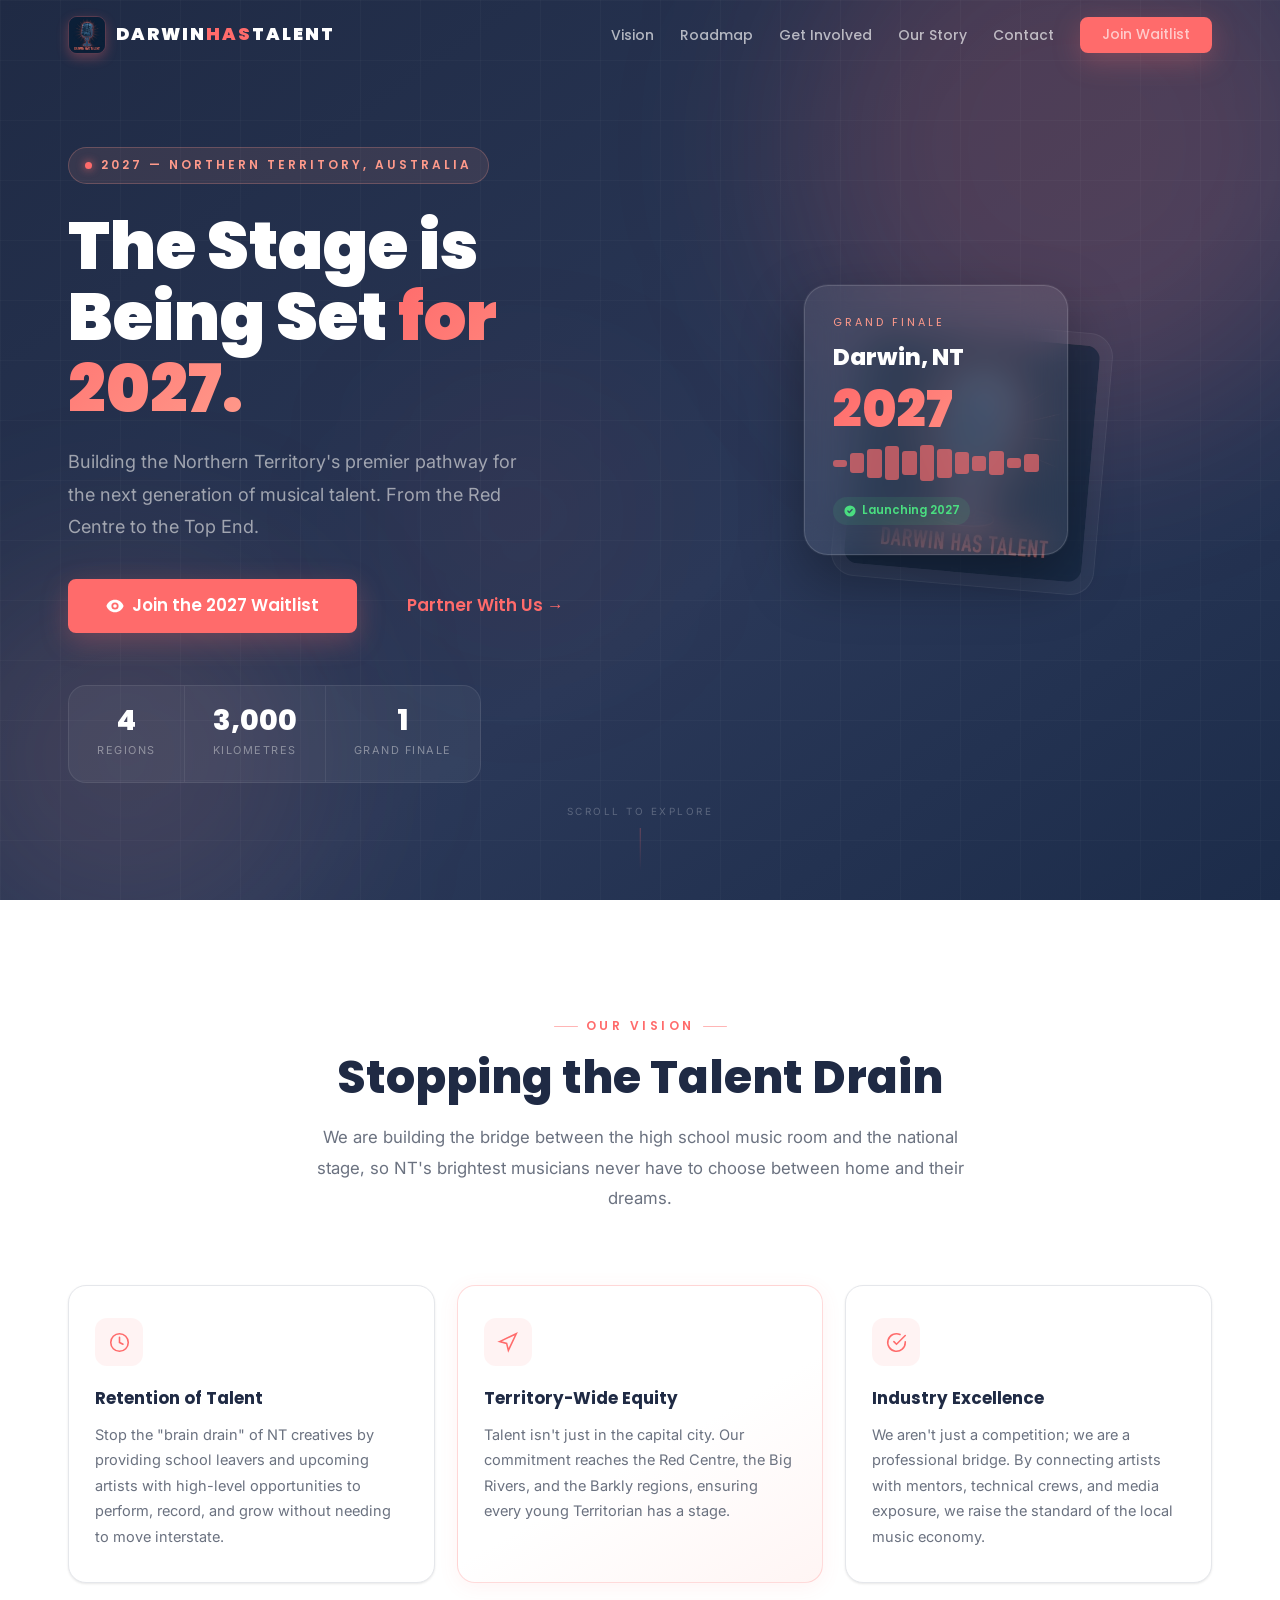
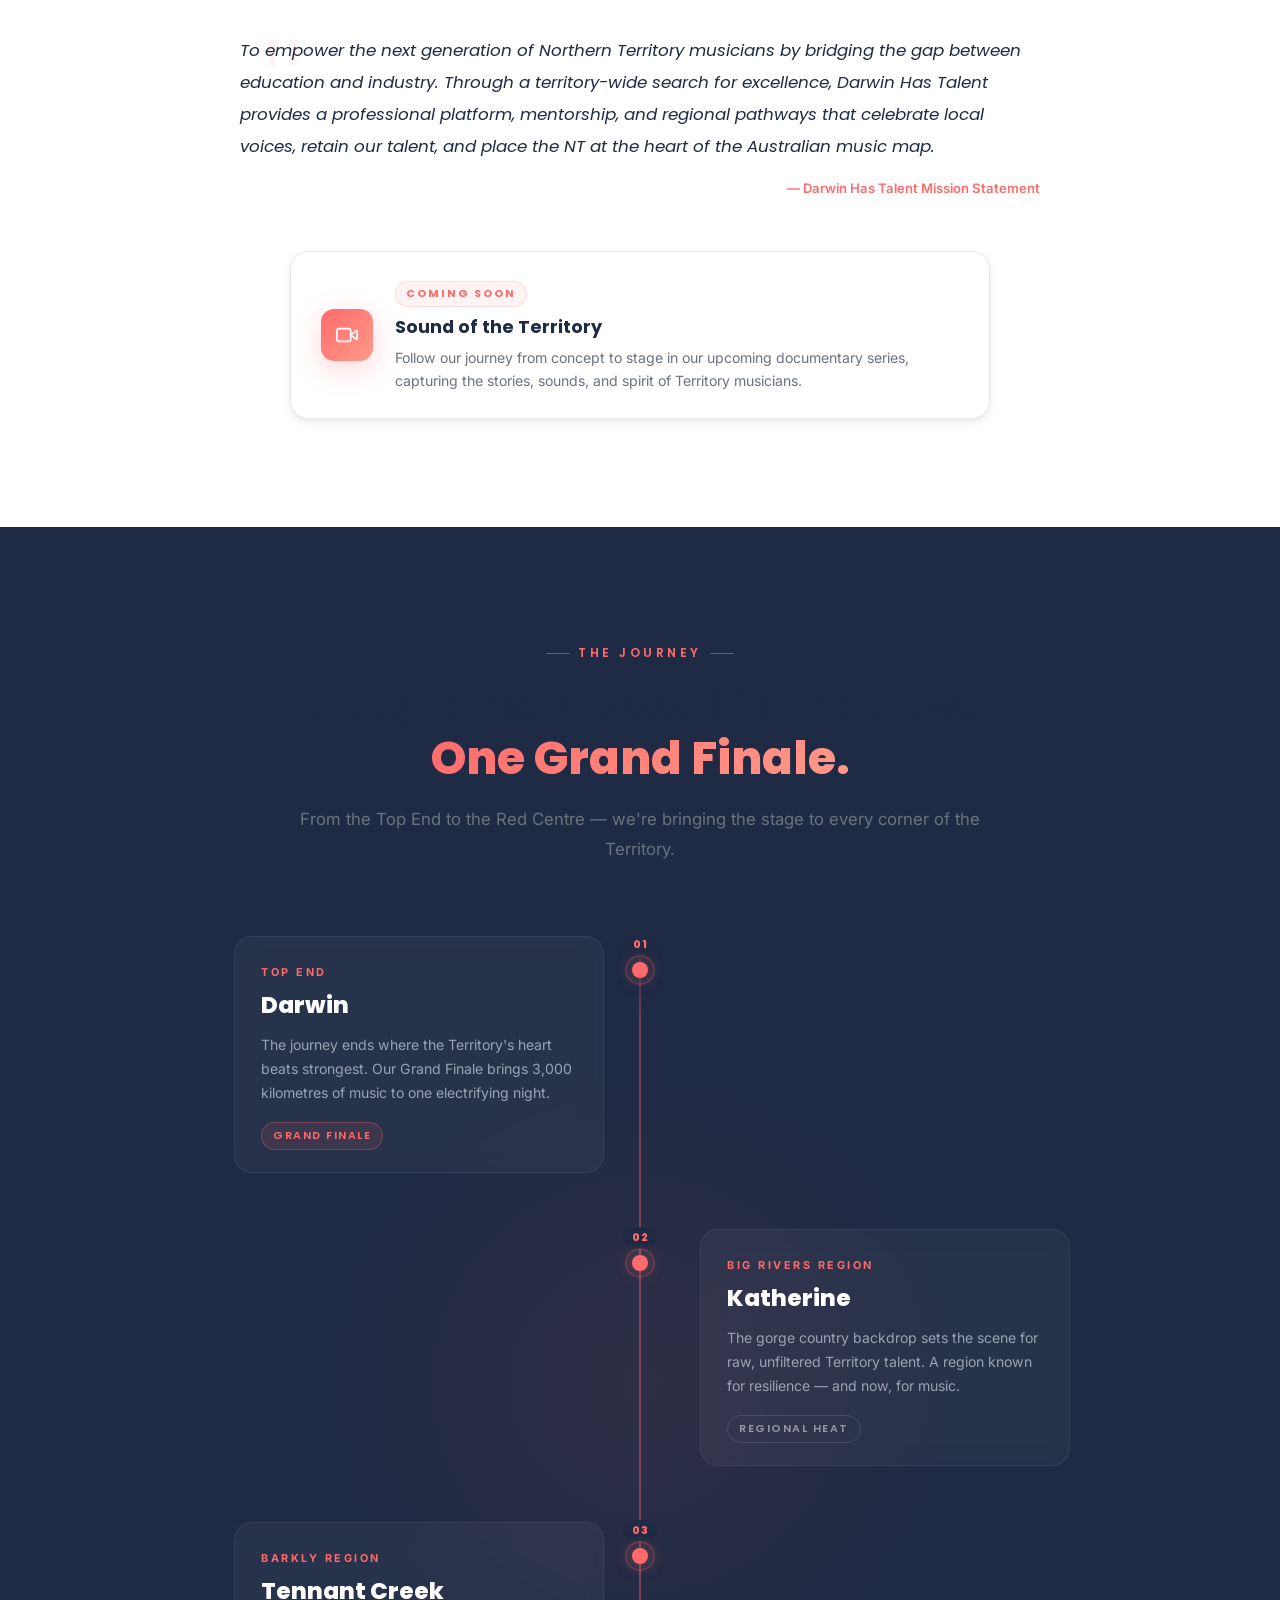
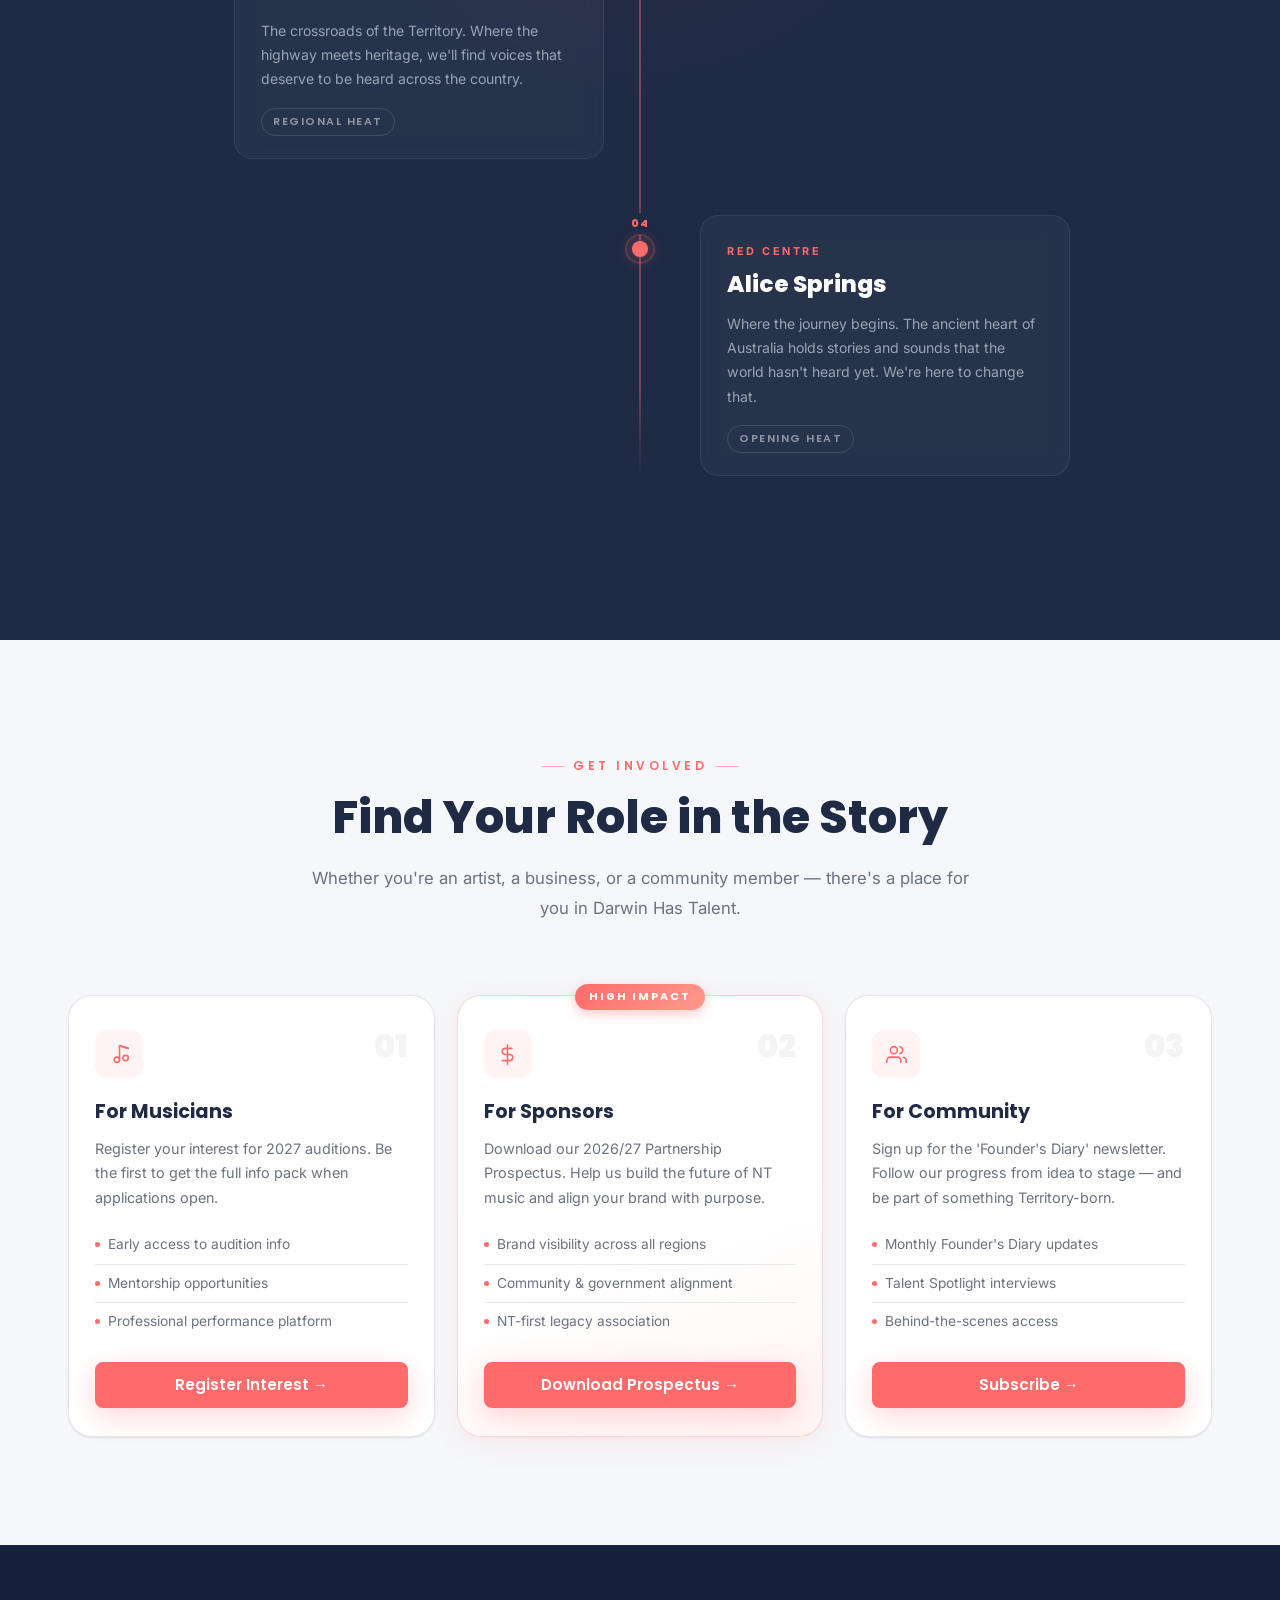
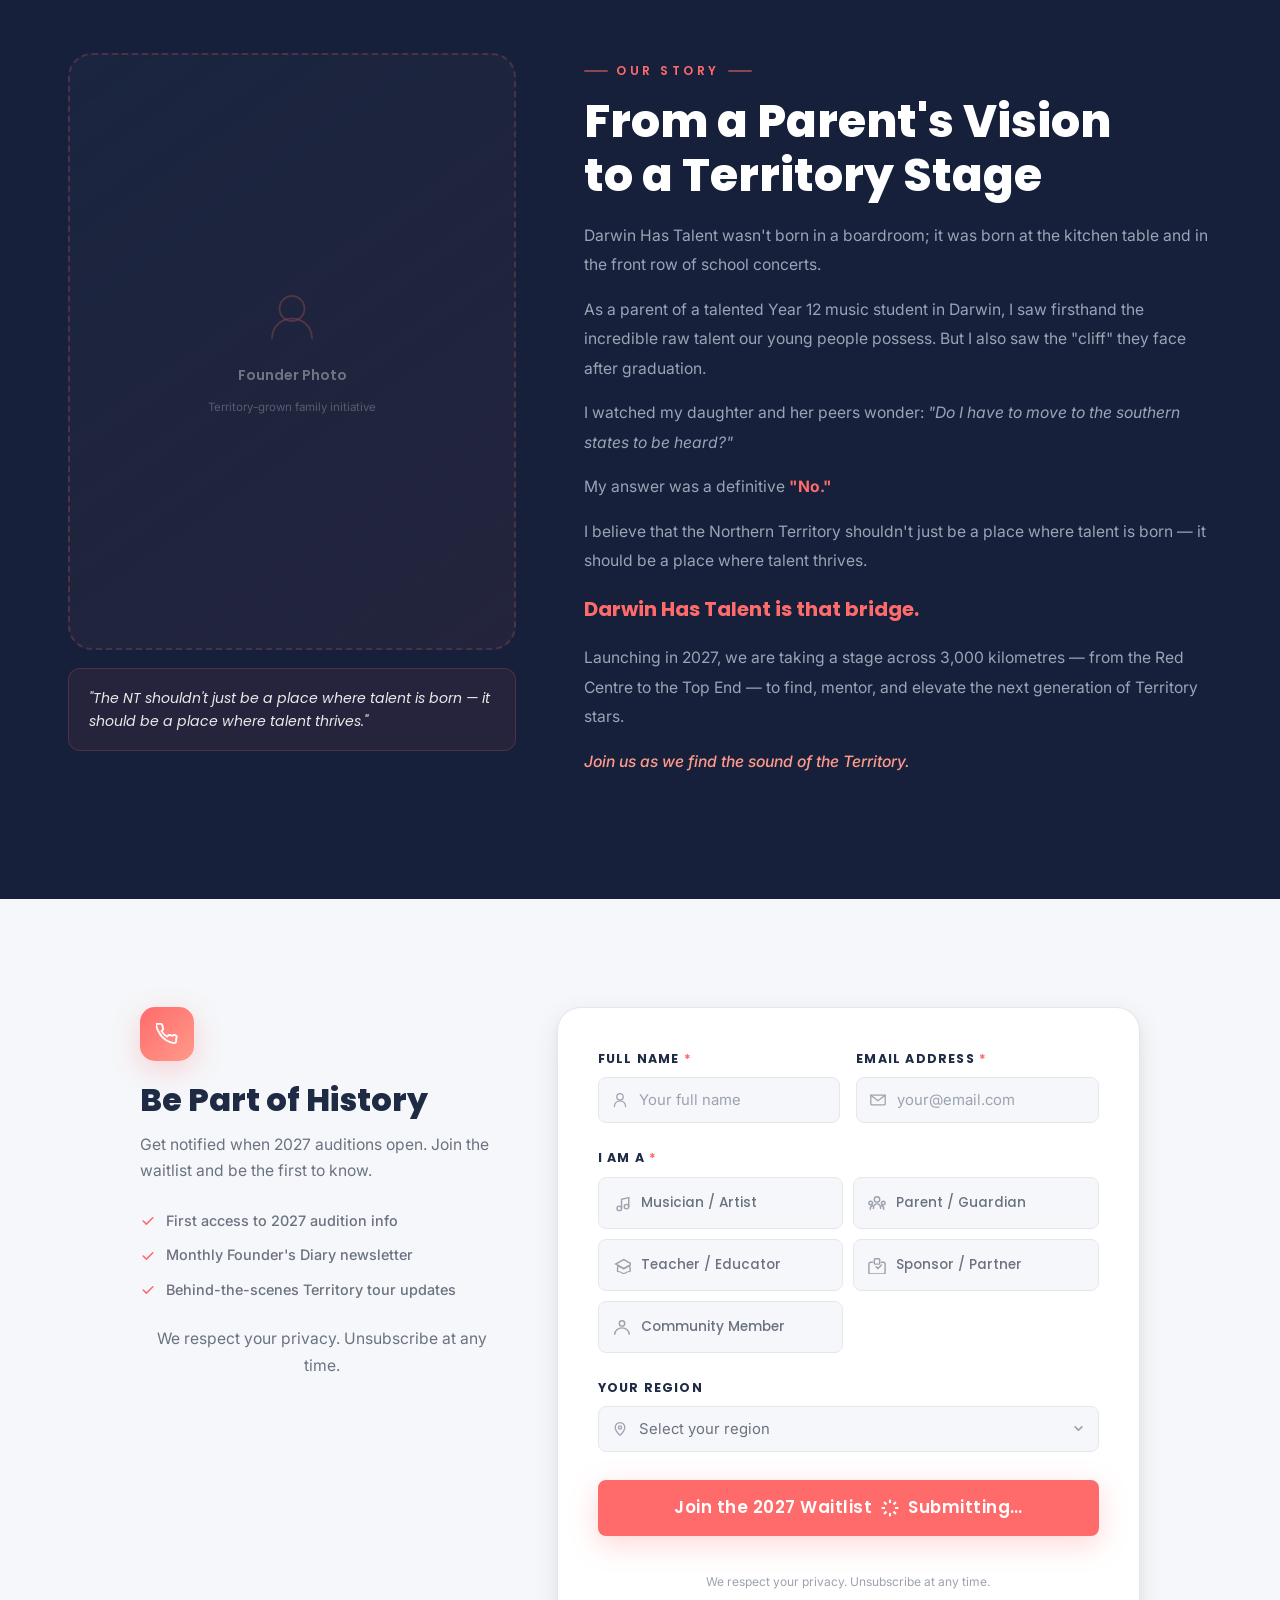
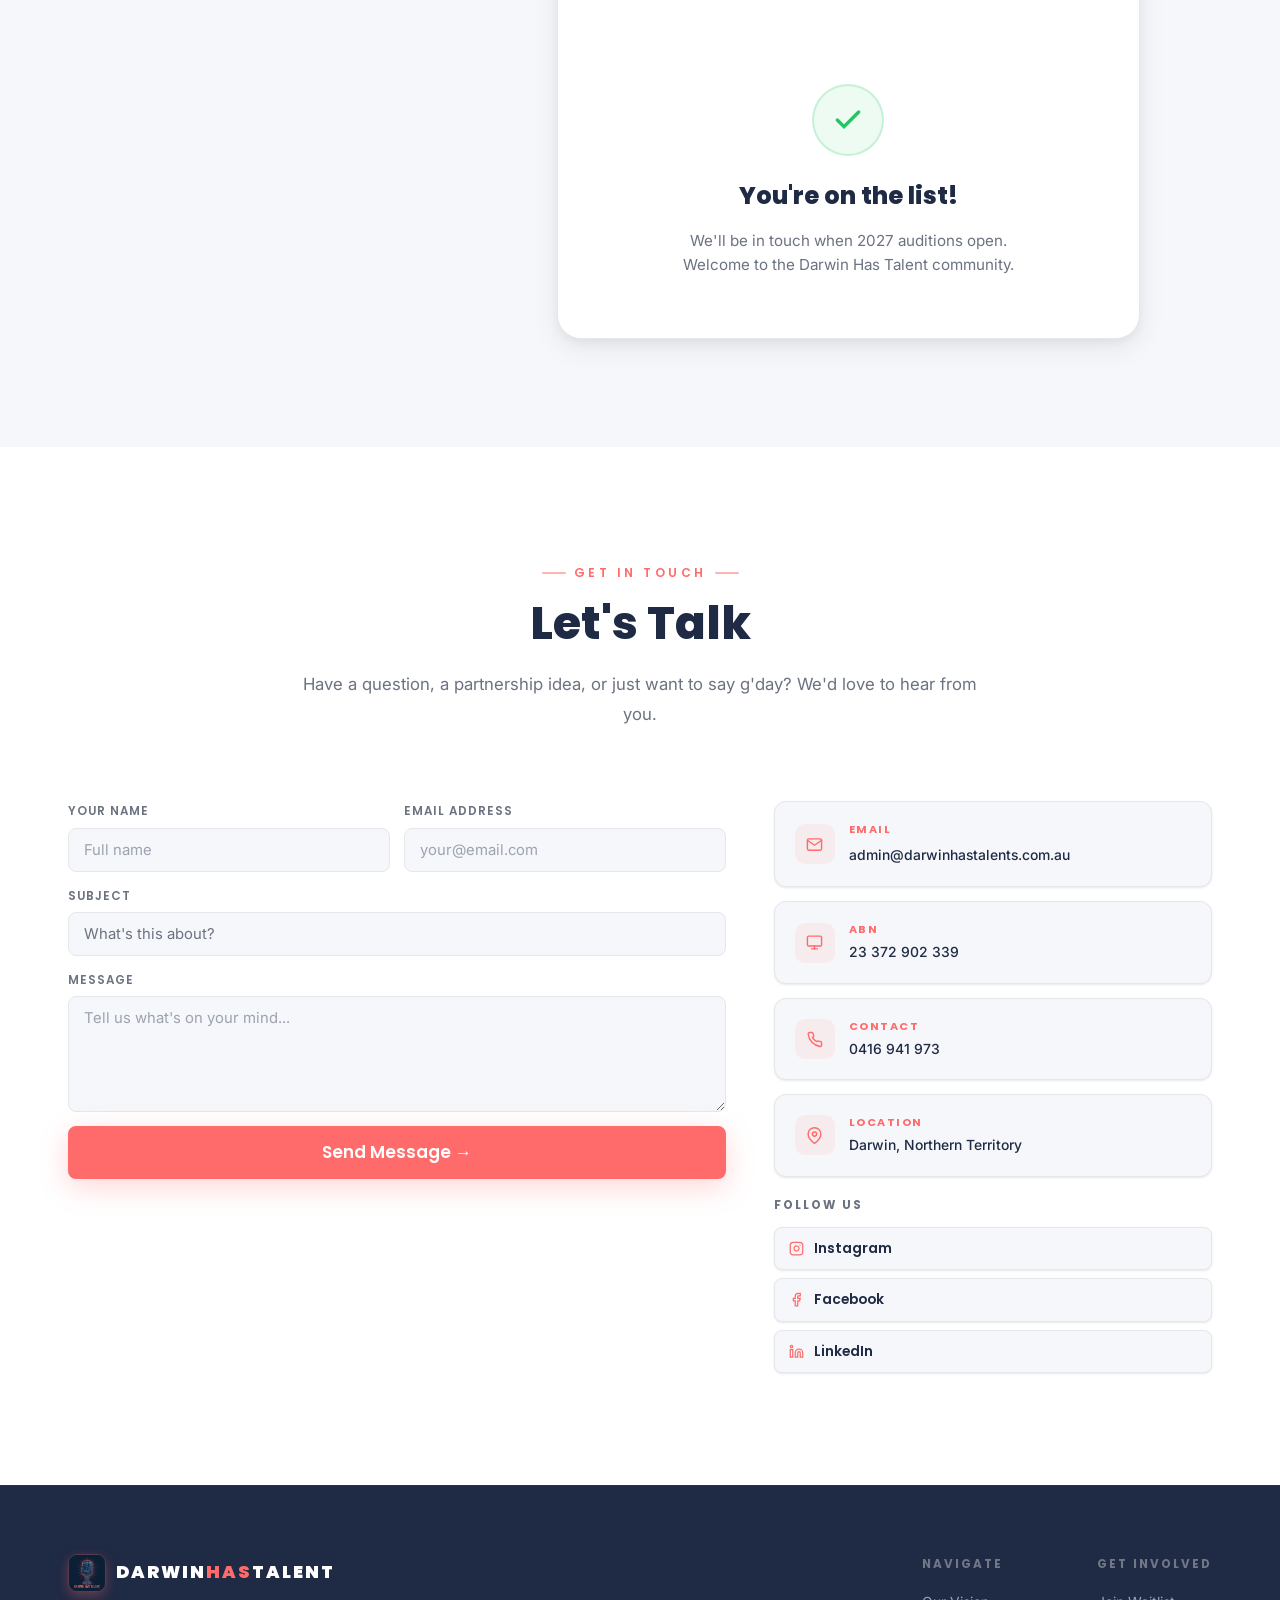
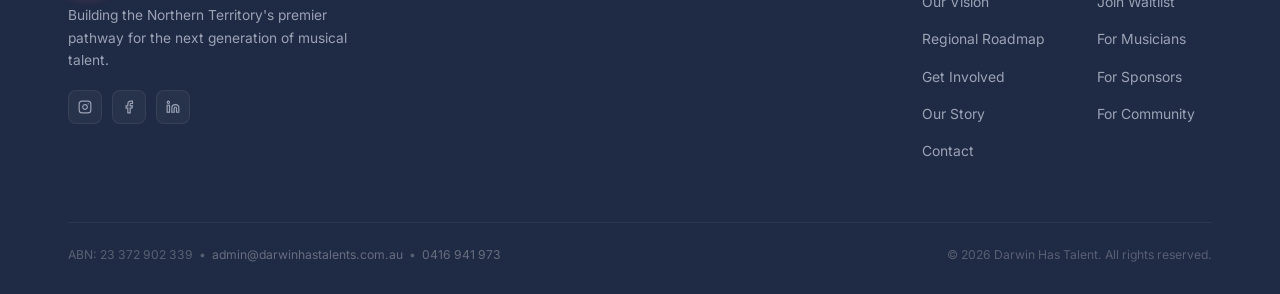
==== commit 006fe61d: "Add contact info card with phone number Added a new contact information card with phone details." ====
--- a/index.html
+++ b/index.html
@@ -526,15 +526,17 @@
               <p>23 372 902 339</p>
             </div>
           </div>
-          <div class="contact-info-card light-info-card">
-            <div class="cic-icon">
-              <svg viewBox="0 0 24 24" fill="none" stroke="currentColor" stroke-width="2" stroke-linecap="round"><rect x="2" y="3" width="20" height="14" rx="2"/><line x1="8" y1="21" x2="16" y2="21"/><line x1="12" y1="17" x2="12" y2="21"/></svg>
-            </div>
-            <div>
-              <h4>Contact</h4>
-              <p>0416 941 973</p>
-            </div>
-          </div>
+         <div class="contact-info-card light-info-card">
+  <div class="cic-icon">
+    <svg viewBox="0 0 24 24" fill="none" stroke="currentColor" stroke-width="2" stroke-linecap="round" stroke-linejoin="round">
+      <path d="M22 16.92v3a2 2 0 0 1-2.18 2A19.79 19.79 0 0 1 3.11 4.18 2 2 0 0 1 5.1 2h3a2 2 0 0 1 2 1.72c.12.9.37 1.77.72 2.58a2 2 0 0 1-.45 2.11L9 9a16 16 0 0 0 6 6l.59-.37a2 2 0 0 1 2.11-.45c.81.35 1.68.6 2.58.72A2 2 0 0 1 22 16.92z"/>
+    </svg>
+  </div>
+  <div>
+    <h4>Contact</h4>
+    <p><a href="tel:0416941973">0416 941 973</a></p>
+  </div>
+</div>
           <div class="contact-info-card light-info-card">
             <div class="cic-icon">
               <svg viewBox="0 0 24 24" fill="none" stroke="currentColor" stroke-width="2" stroke-linecap="round"><path d="M21 10c0 7-9 13-9 13s-9-6-9-13a9 9 0 0 1 18 0z"/><circle cx="12" cy="10" r="3"/></svg>
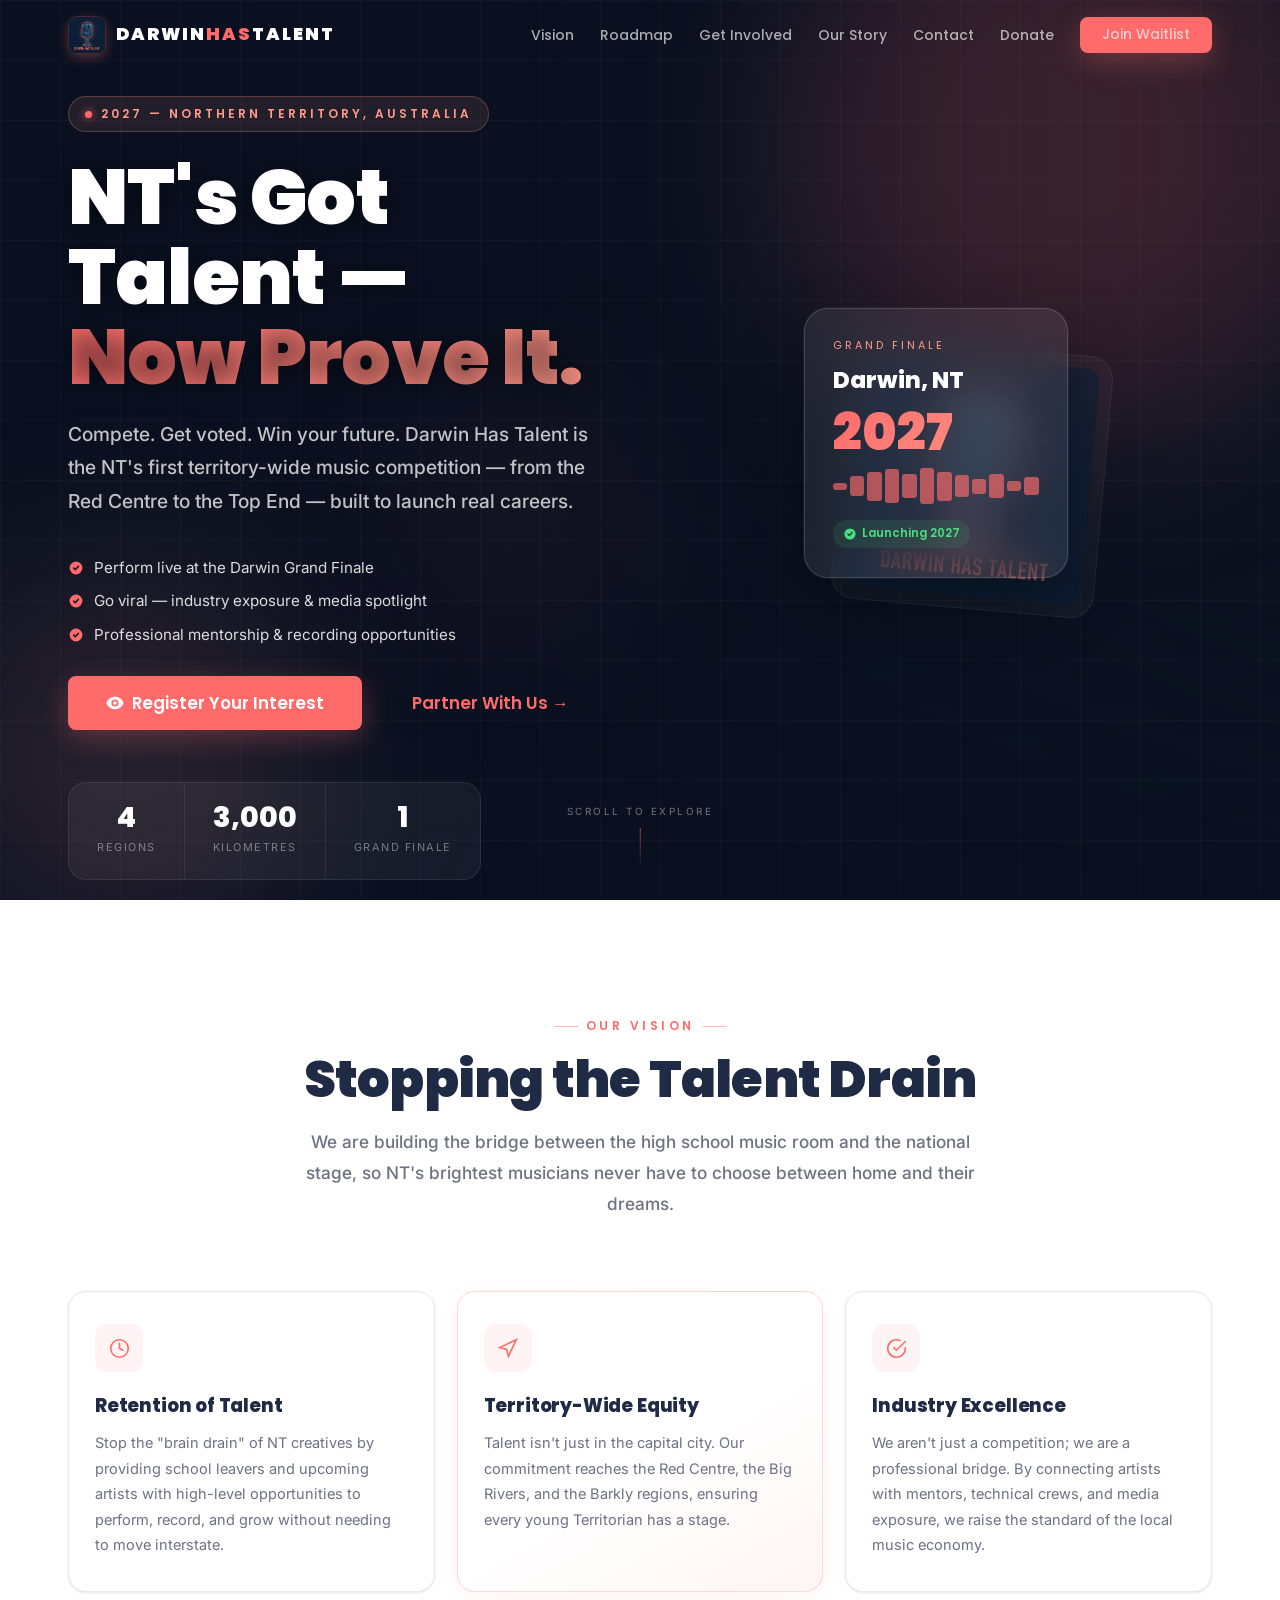
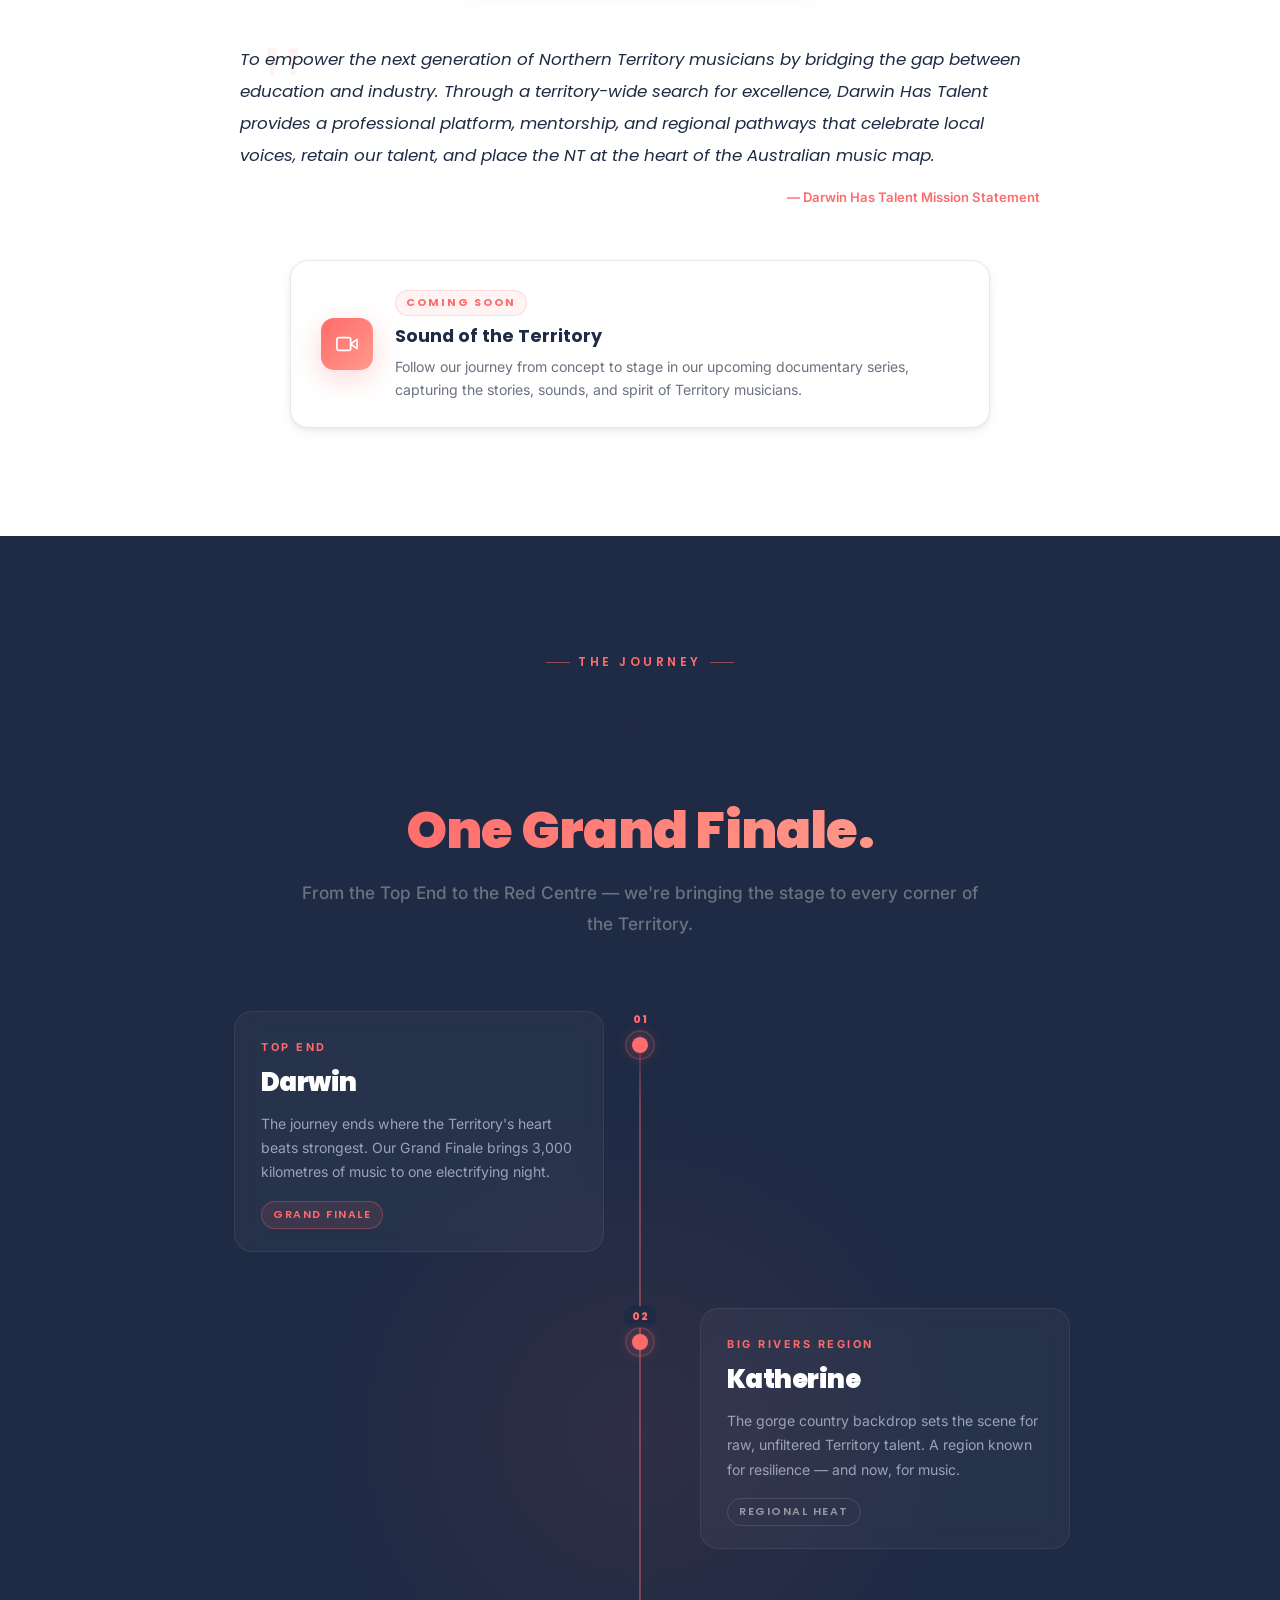
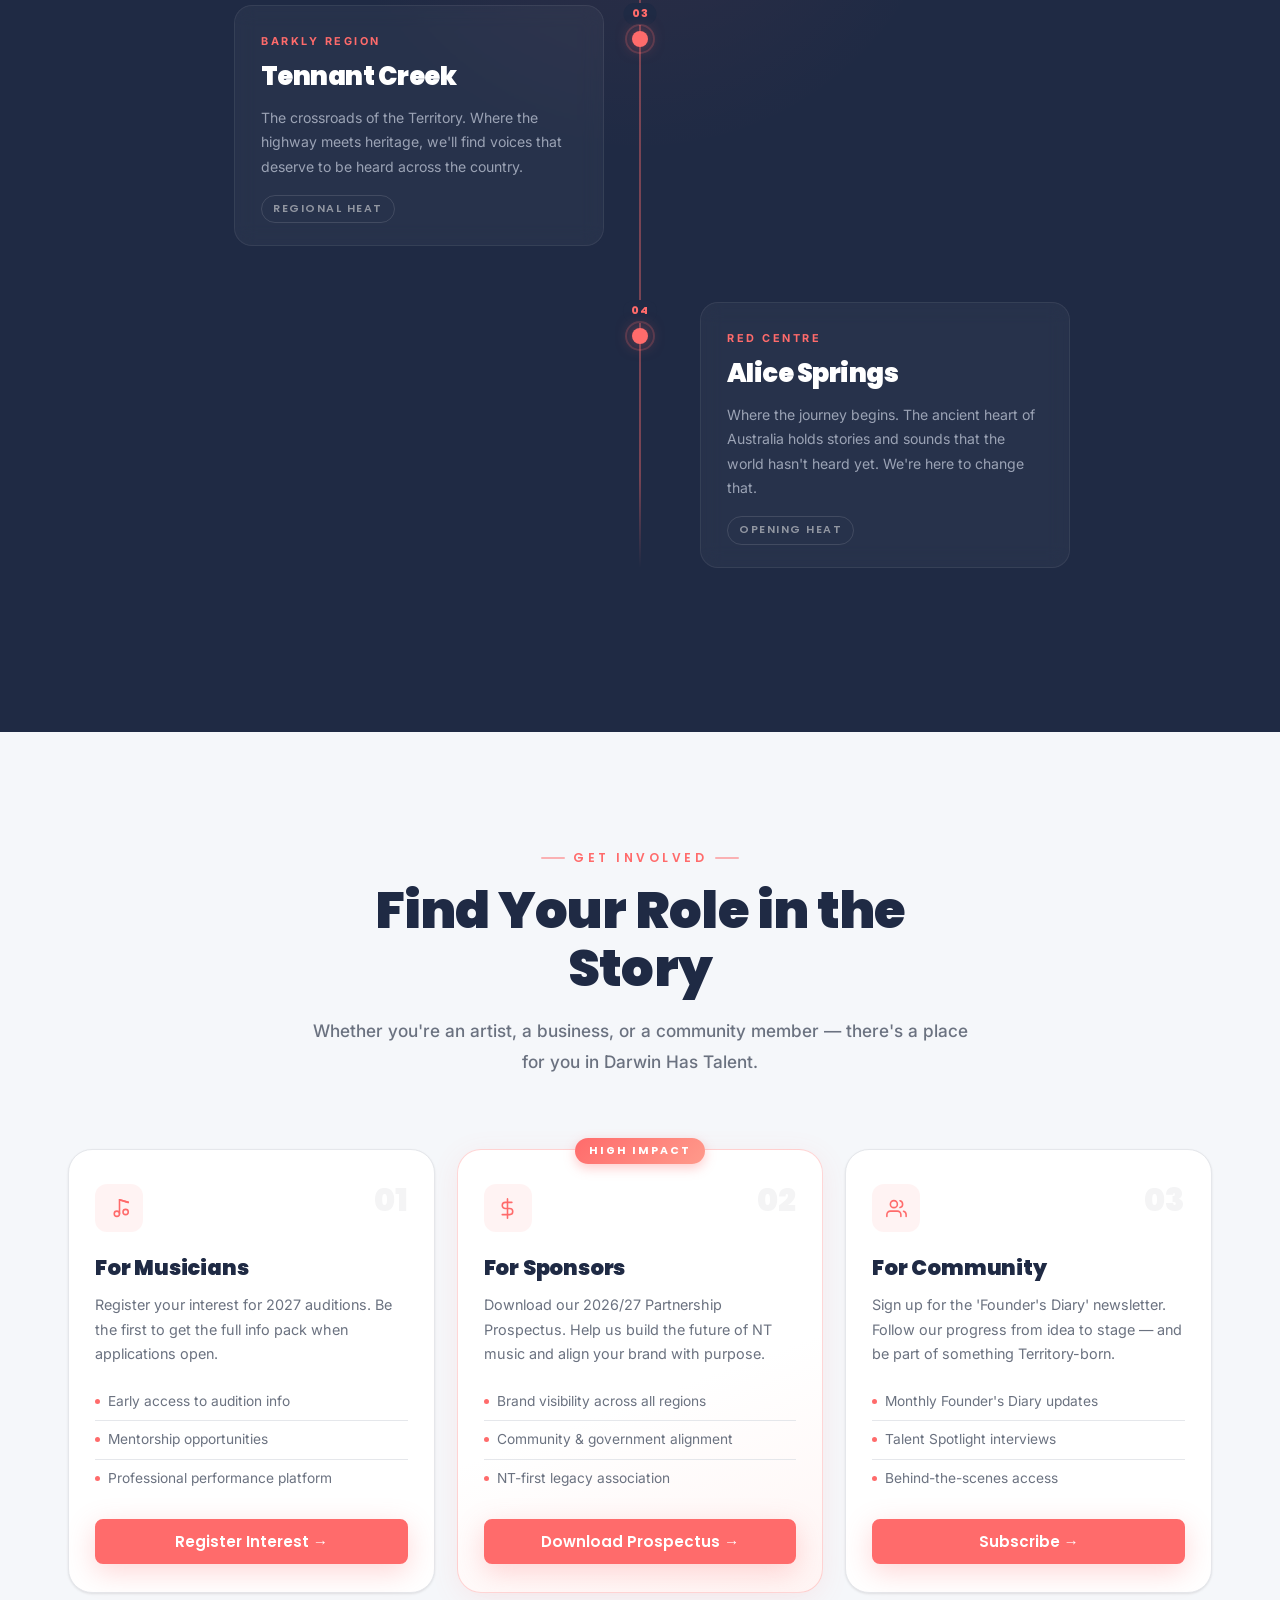
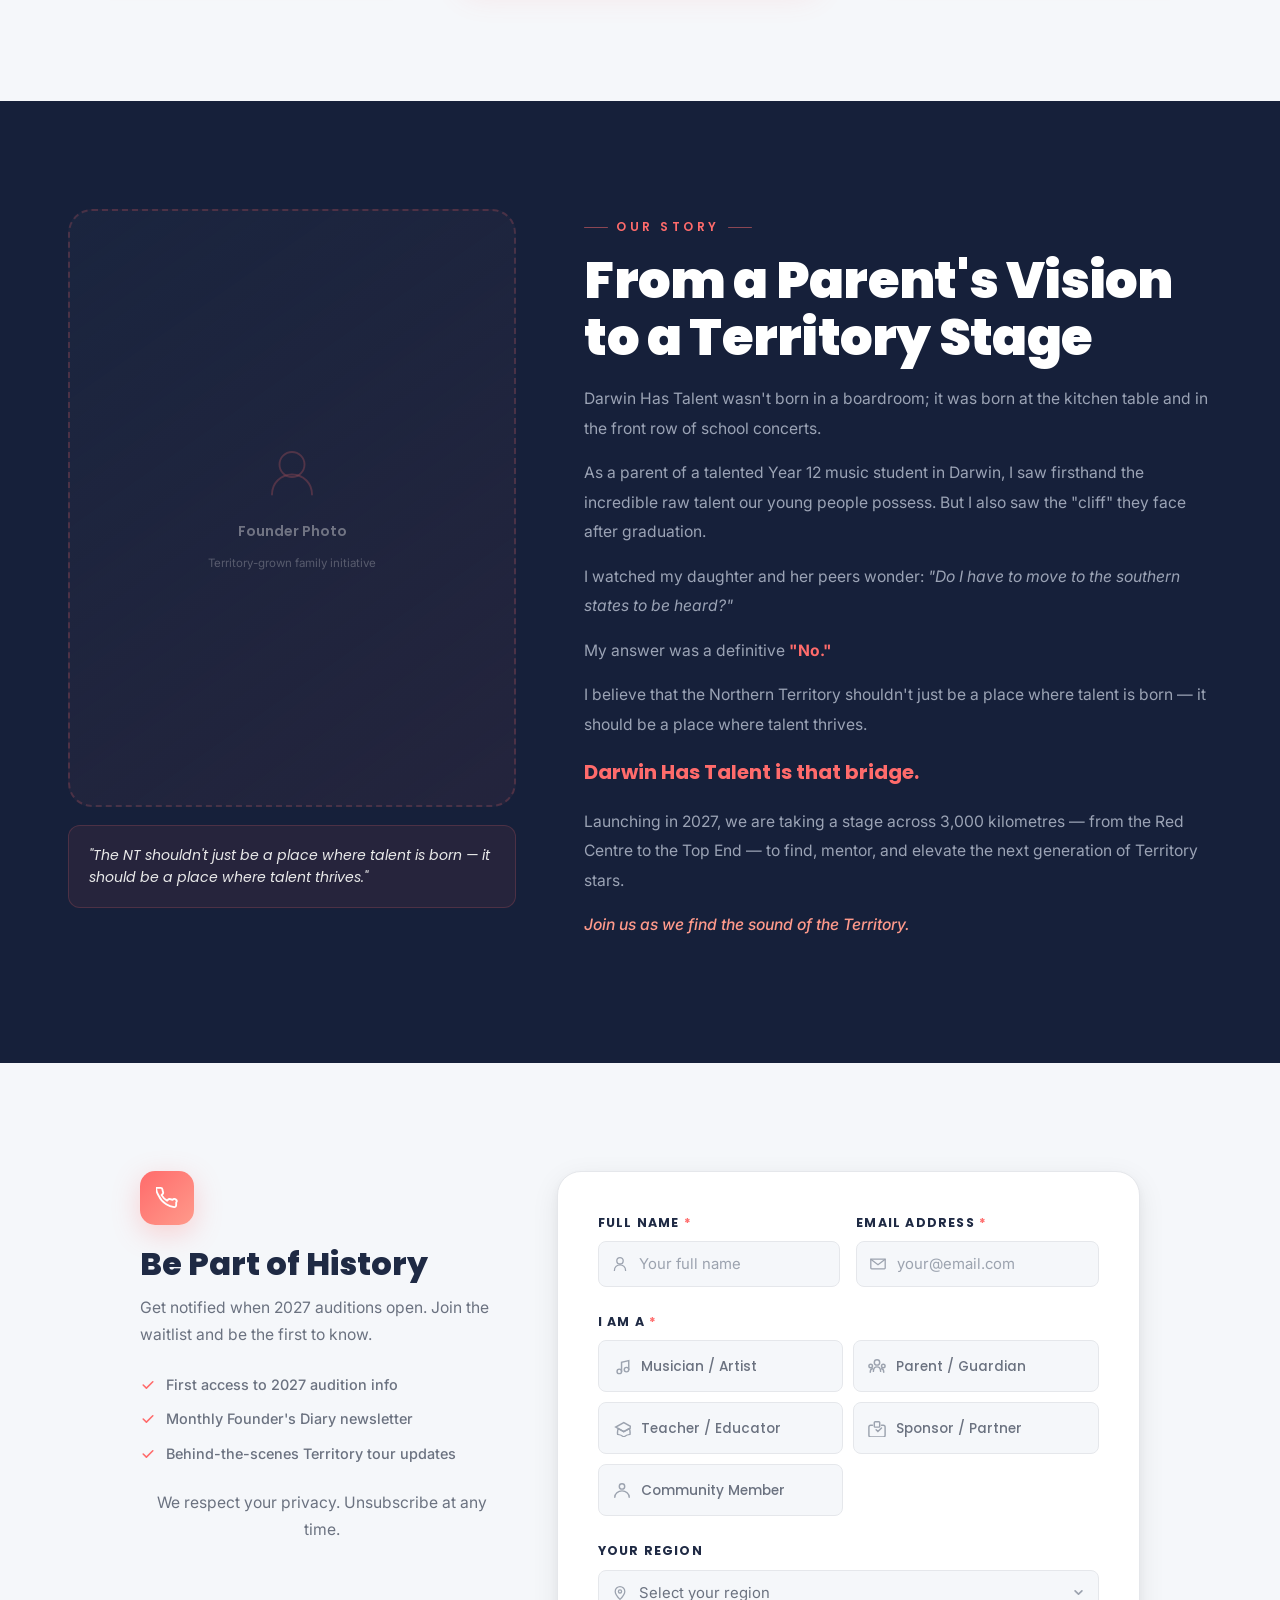
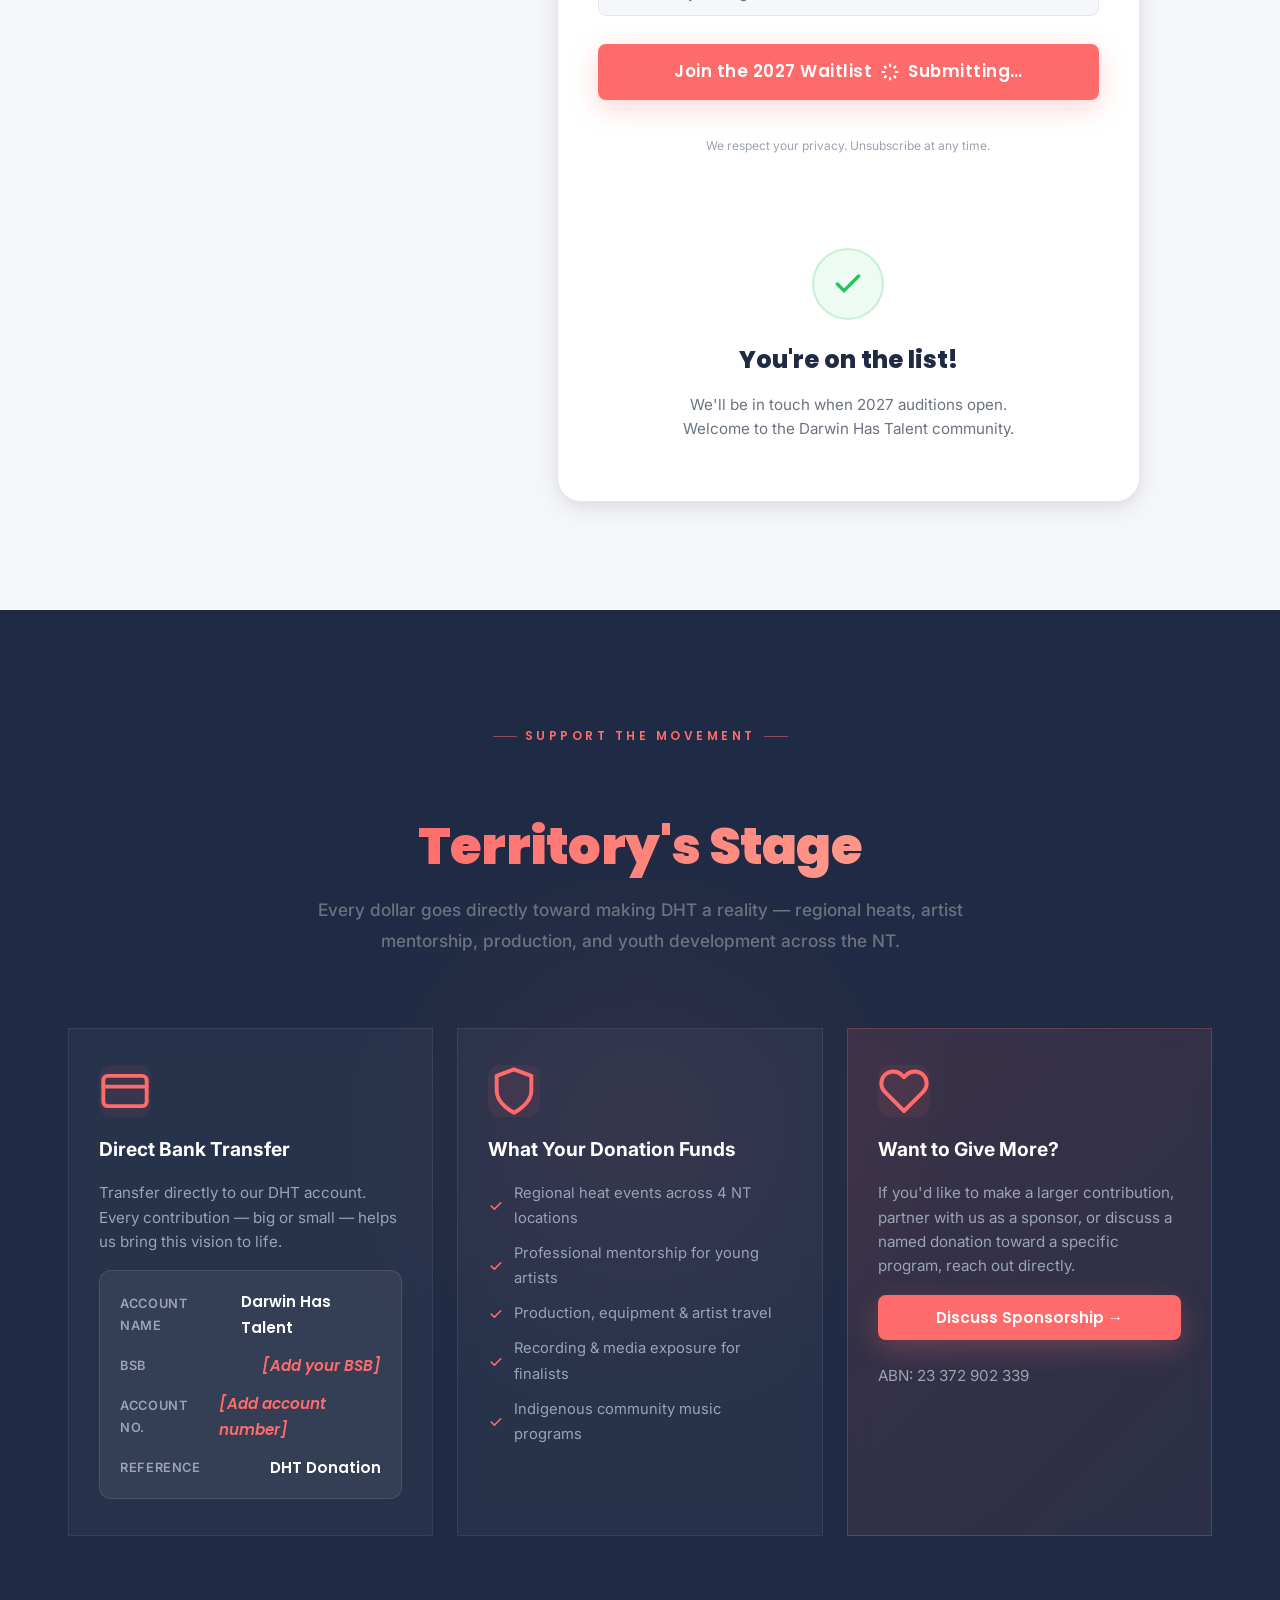
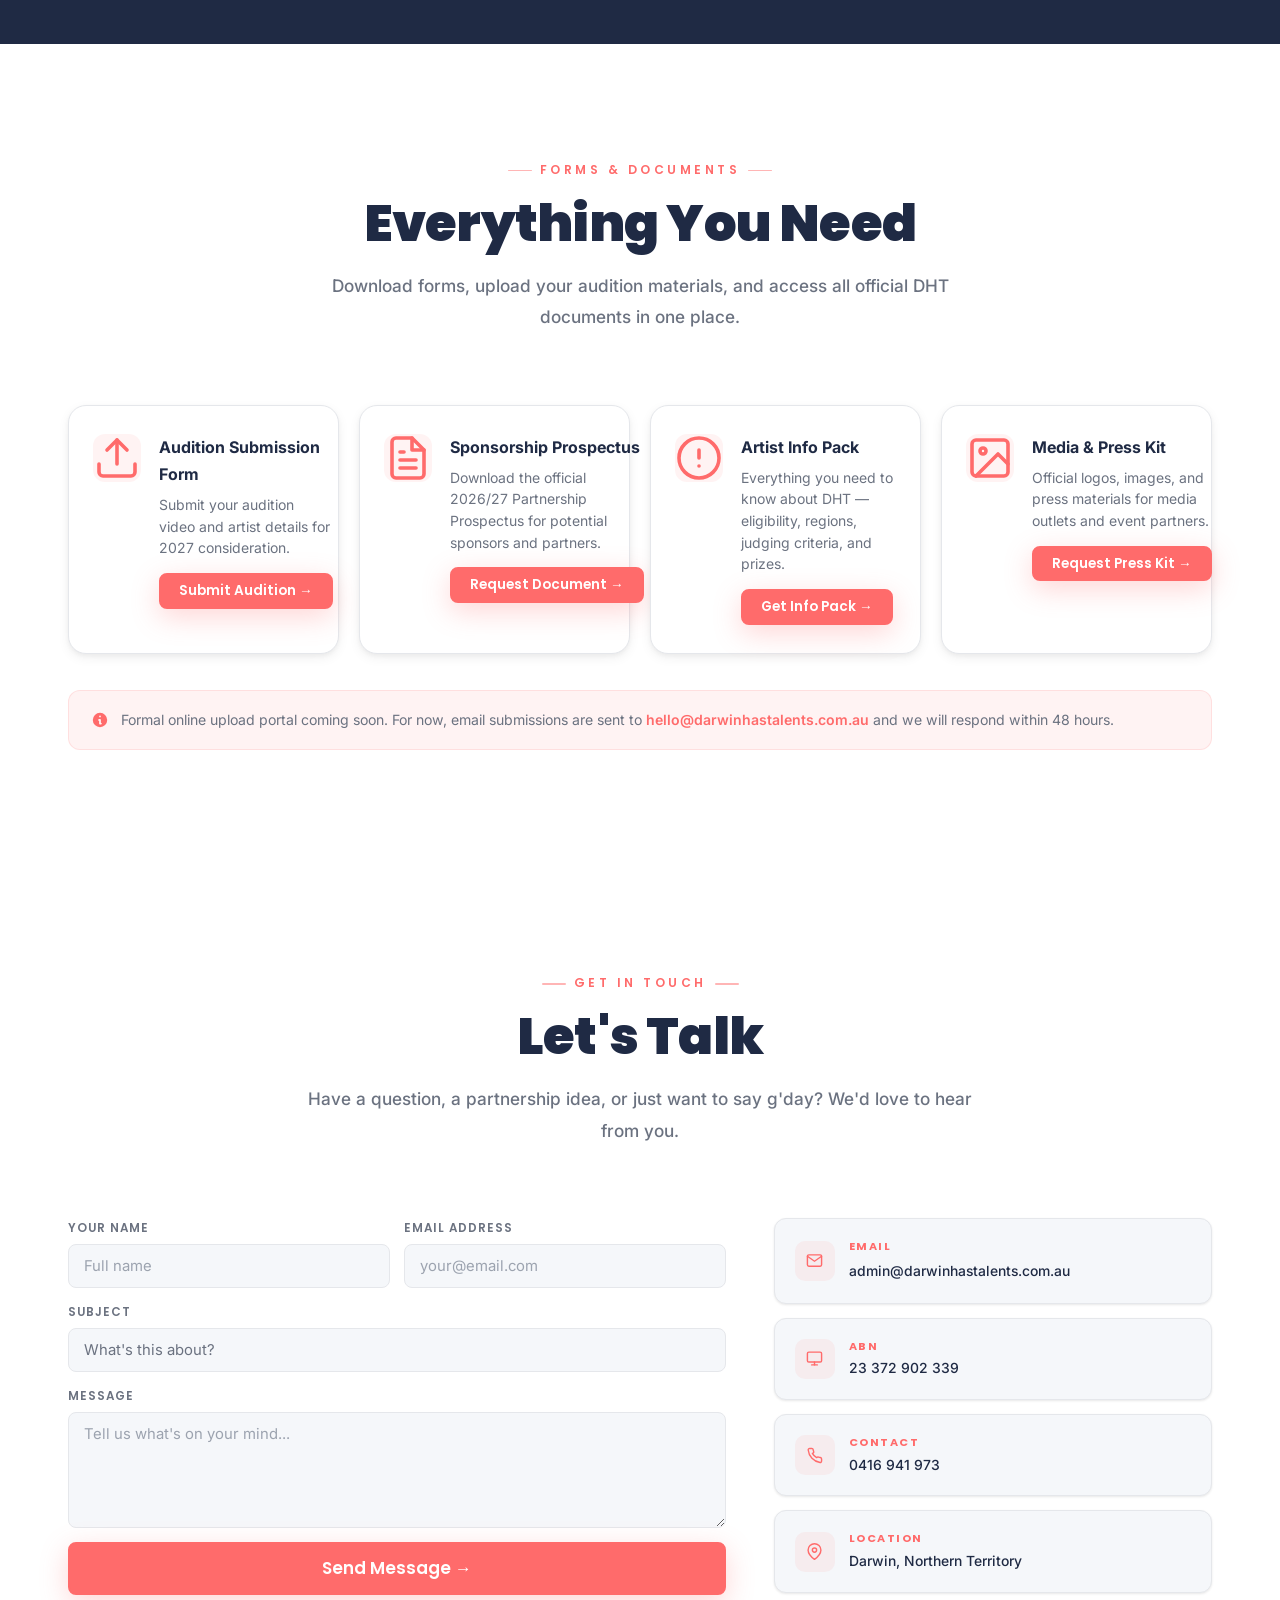
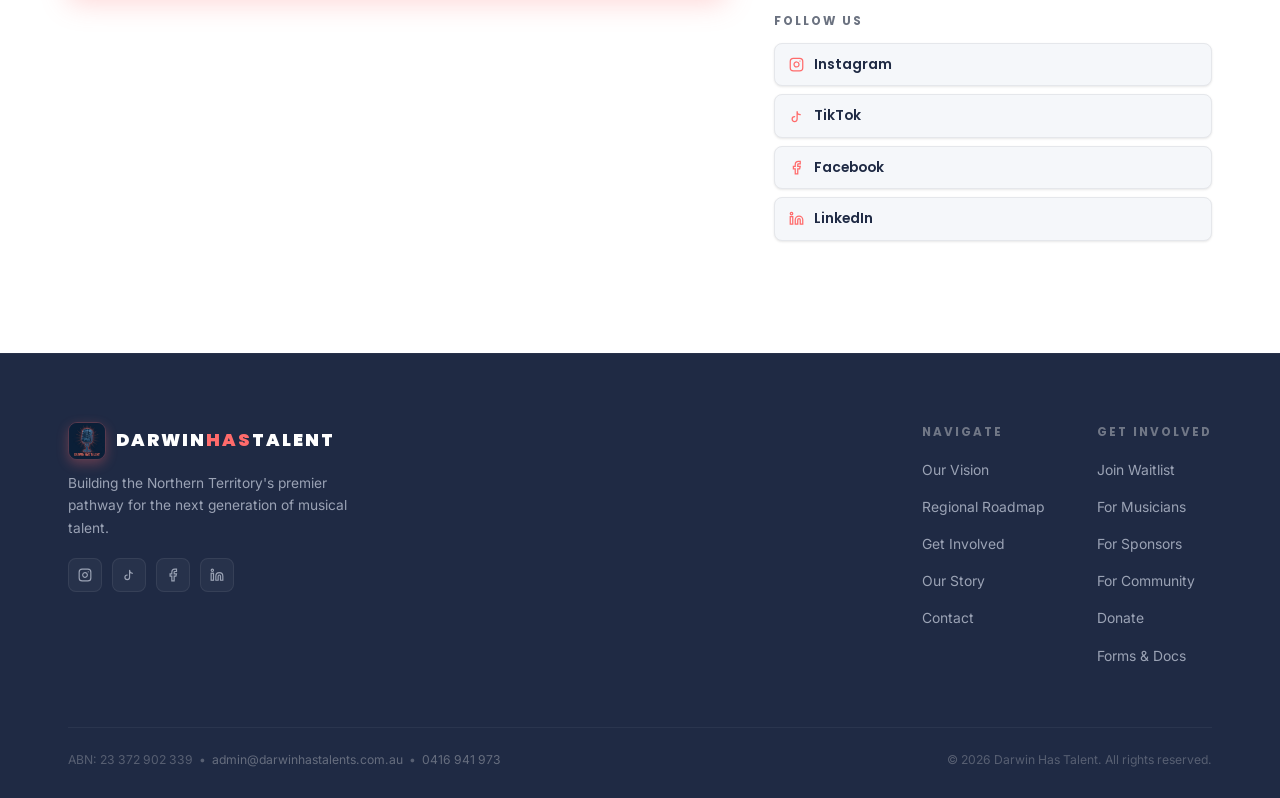
==== commit ebf89f7e: "hyped UI, admin panel" ====
--- a/index.html
+++ b/index.html
@@ -28,6 +28,7 @@
         <li><a href="#portals">Get Involved</a></li>
         <li><a href="#story">Our Story</a></li>
         <li><a href="#contact">Contact</a></li>
+        <li><a href="#donate">Donate</a></li>
         <li><a href="#waitlist" class="btn btn-primary btn-nav">Join Waitlist</a></li>
       </ul>
     </div>
@@ -35,6 +36,10 @@
 
   <!-- ========== HERO SECTION ========== -->
   <section class="hero" id="hero">
+    <video class="hero-video" autoplay loop muted playsinline preload="auto">
+      <source src="assets/videos/6013292_People_Friends_3840x2160.mp4" type="video/mp4">
+    </video>
+    <div class="hero-video-overlay"></div>
     <div class="hero-bg-effects">
       <div class="hero-glow hero-glow--1"></div>
       <div class="hero-glow hero-glow--2"></div>
@@ -48,16 +53,30 @@
           <span>2027 &mdash; Northern Territory, Australia</span>
         </div>
         <h1 class="hero-title">
-          The Stage is<br>Being Set
-          <span class="hero-title-accent"> for 2027.</span>
+          NT's Got Talent —<br>
+          <span class="hero-title-accent">Now Prove It.</span>
         </h1>
         <p class="hero-subtitle">
-          Building the Northern Territory's premier pathway for the next generation of musical talent. From the Red Centre to the Top End.
+          Compete. Get voted. Win your future. Darwin Has Talent is the NT's first territory-wide music competition — from the Red Centre to the Top End — built to launch real careers.
         </p>
+        <div class="hero-prizes">
+          <div class="hero-prize-item">
+            <svg viewBox="0 0 20 20" fill="currentColor" width="16"><path fill-rule="evenodd" d="M10 18a8 8 0 100-16 8 8 0 000 16zm3.707-9.293a1 1 0 00-1.414-1.414L9 10.586 7.707 9.293a1 1 0 00-1.414 1.414l2 2a1 1 0 001.414 0l4-4z" clip-rule="evenodd"/></svg>
+            <span>Perform live at the Darwin Grand Finale</span>
+          </div>
+          <div class="hero-prize-item">
+            <svg viewBox="0 0 20 20" fill="currentColor" width="16"><path fill-rule="evenodd" d="M10 18a8 8 0 100-16 8 8 0 000 16zm3.707-9.293a1 1 0 00-1.414-1.414L9 10.586 7.707 9.293a1 1 0 00-1.414 1.414l2 2a1 1 0 001.414 0l4-4z" clip-rule="evenodd"/></svg>
+            <span>Go viral — industry exposure &amp; media spotlight</span>
+          </div>
+          <div class="hero-prize-item">
+            <svg viewBox="0 0 20 20" fill="currentColor" width="16"><path fill-rule="evenodd" d="M10 18a8 8 0 100-16 8 8 0 000 16zm3.707-9.293a1 1 0 00-1.414-1.414L9 10.586 7.707 9.293a1 1 0 00-1.414 1.414l2 2a1 1 0 001.414 0l4-4z" clip-rule="evenodd"/></svg>
+            <span>Professional mentorship &amp; recording opportunities</span>
+          </div>
+        </div>
         <div class="hero-cta">
           <a href="#waitlist" class="btn btn-primary btn-lg">
             <svg viewBox="0 0 20 20" fill="currentColor" width="18"><path d="M10 12a2 2 0 100-4 2 2 0 000 4z"/><path fill-rule="evenodd" d="M.458 10C1.732 5.943 5.522 3 10 3s8.268 2.943 9.542 7c-1.274 4.057-5.064 7-9.542 7S1.732 14.057.458 10zM14 10a4 4 0 11-8 0 4 4 0 018 0z" clip-rule="evenodd"/></svg>
-            Join the 2027 Waitlist
+            Register Your Interest
           </a>
           <a href="#portals" class="btn btn-ghost btn-lg">Partner With Us &rarr;</a>
         </div>
@@ -471,6 +490,147 @@
     </div>
   </section>
 
+  <!-- ========== DONATIONS (DARK) ========== -->
+  <section class="section donate section--dark" id="donate">
+    <div class="roadmap-bg-glow"></div>
+    <div class="container">
+      <div class="section-header">
+        <p class="section-tag">Support the Movement</p>
+        <h2 class="section-title">Help Us Build the<br><span class="gradient-text">Territory's Stage</span></h2>
+        <p class="section-subtitle">Every dollar goes directly toward making DHT a reality — regional heats, artist mentorship, production, and youth development across the NT.</p>
+      </div>
+
+      <div class="donate-grid">
+        <div class="donate-card glass-card">
+          <div class="donate-card-icon">
+            <svg viewBox="0 0 24 24" fill="none" stroke="currentColor" stroke-width="1.8" stroke-linecap="round" stroke-linejoin="round"><rect x="2" y="5" width="20" height="14" rx="2"/><line x1="2" y1="10" x2="22" y2="10"/></svg>
+          </div>
+          <h3>Direct Bank Transfer</h3>
+          <p>Transfer directly to our DHT account. Every contribution — big or small — helps us bring this vision to life.</p>
+          <div class="bank-details">
+            <div class="bank-row">
+              <span class="bank-label">Account Name</span>
+              <span class="bank-value">Darwin Has Talent</span>
+            </div>
+            <div class="bank-row">
+              <span class="bank-label">BSB</span>
+              <span class="bank-value bank-placeholder">[Add your BSB]</span>
+            </div>
+            <div class="bank-row">
+              <span class="bank-label">Account No.</span>
+              <span class="bank-value bank-placeholder">[Add account number]</span>
+            </div>
+            <div class="bank-row">
+              <span class="bank-label">Reference</span>
+              <span class="bank-value">DHT Donation</span>
+            </div>
+          </div>
+        </div>
+
+        <div class="donate-card glass-card">
+          <div class="donate-card-icon">
+            <svg viewBox="0 0 24 24" fill="none" stroke="currentColor" stroke-width="1.8" stroke-linecap="round" stroke-linejoin="round"><path d="M12 22s8-4 8-10V5l-8-3-8 3v7c0 6 8 10 8 10z"/></svg>
+          </div>
+          <h3>What Your Donation Funds</h3>
+          <ul class="donate-list">
+            <li>
+              <svg viewBox="0 0 20 20" fill="currentColor" width="16"><path fill-rule="evenodd" d="M16.707 5.293a1 1 0 010 1.414l-8 8a1 1 0 01-1.414 0l-4-4a1 1 0 011.414-1.414L8 12.586l7.293-7.293a1 1 0 011.414 0z" clip-rule="evenodd"/></svg>
+              Regional heat events across 4 NT locations
+            </li>
+            <li>
+              <svg viewBox="0 0 20 20" fill="currentColor" width="16"><path fill-rule="evenodd" d="M16.707 5.293a1 1 0 010 1.414l-8 8a1 1 0 01-1.414 0l-4-4a1 1 0 011.414-1.414L8 12.586l7.293-7.293a1 1 0 011.414 0z" clip-rule="evenodd"/></svg>
+              Professional mentorship for young artists
+            </li>
+            <li>
+              <svg viewBox="0 0 20 20" fill="currentColor" width="16"><path fill-rule="evenodd" d="M16.707 5.293a1 1 0 010 1.414l-8 8a1 1 0 01-1.414 0l-4-4a1 1 0 011.414-1.414L8 12.586l7.293-7.293a1 1 0 011.414 0z" clip-rule="evenodd"/></svg>
+              Production, equipment &amp; artist travel
+            </li>
+            <li>
+              <svg viewBox="0 0 20 20" fill="currentColor" width="16"><path fill-rule="evenodd" d="M16.707 5.293a1 1 0 010 1.414l-8 8a1 1 0 01-1.414 0l-4-4a1 1 0 011.414-1.414L8 12.586l7.293-7.293a1 1 0 011.414 0z" clip-rule="evenodd"/></svg>
+              Recording &amp; media exposure for finalists
+            </li>
+            <li>
+              <svg viewBox="0 0 20 20" fill="currentColor" width="16"><path fill-rule="evenodd" d="M16.707 5.293a1 1 0 010 1.414l-8 8a1 1 0 01-1.414 0l-4-4a1 1 0 011.414-1.414L8 12.586l7.293-7.293a1 1 0 011.414 0z" clip-rule="evenodd"/></svg>
+              Indigenous community music programs
+            </li>
+          </ul>
+        </div>
+
+        <div class="donate-card glass-card donate-card--cta">
+          <div class="donate-card-icon">
+            <svg viewBox="0 0 24 24" fill="none" stroke="currentColor" stroke-width="1.8" stroke-linecap="round" stroke-linejoin="round"><path d="M20.84 4.61a5.5 5.5 0 0 0-7.78 0L12 5.67l-1.06-1.06a5.5 5.5 0 0 0-7.78 7.78l1.06 1.06L12 21.23l7.78-7.78 1.06-1.06a5.5 5.5 0 0 0 0-7.78z"/></svg>
+          </div>
+          <h3>Want to Give More?</h3>
+          <p>If you'd like to make a larger contribution, partner with us as a sponsor, or discuss a named donation toward a specific program, reach out directly.</p>
+          <a href="#contact" class="btn btn-primary">Discuss Sponsorship &rarr;</a>
+          <p class="donate-note">ABN: 23 372 902 339</p>
+        </div>
+      </div>
+    </div>
+  </section>
+
+  <!-- ========== RESOURCES / FORMS (WHITE) ========== -->
+  <section class="section resources section--white" id="resources">
+    <div class="container">
+      <div class="section-header">
+        <p class="section-tag">Forms &amp; Documents</p>
+        <h2 class="section-title">Everything You Need</h2>
+        <p class="section-subtitle">Download forms, upload your audition materials, and access all official DHT documents in one place.</p>
+      </div>
+
+      <div class="resources-grid">
+        <div class="resource-card">
+          <div class="resource-icon">
+            <svg viewBox="0 0 24 24" fill="none" stroke="currentColor" stroke-width="1.8" stroke-linecap="round" stroke-linejoin="round"><path d="M21 15v4a2 2 0 0 1-2 2H5a2 2 0 0 1-2-2v-4"/><polyline points="17 8 12 3 7 8"/><line x1="12" y1="3" x2="12" y2="15"/></svg>
+          </div>
+          <div class="resource-content">
+            <h3>Audition Submission Form</h3>
+            <p>Submit your audition video and artist details for 2027 consideration.</p>
+            <a href="mailto:hello@darwinhastalents.com.au?subject=Audition Submission" class="btn btn-primary resource-btn">Submit Audition &rarr;</a>
+          </div>
+        </div>
+
+        <div class="resource-card">
+          <div class="resource-icon">
+            <svg viewBox="0 0 24 24" fill="none" stroke="currentColor" stroke-width="1.8" stroke-linecap="round" stroke-linejoin="round"><path d="M14 2H6a2 2 0 0 0-2 2v16a2 2 0 0 0 2 2h12a2 2 0 0 0 2-2V8z"/><polyline points="14 2 14 8 20 8"/><line x1="16" y1="13" x2="8" y2="13"/><line x1="16" y1="17" x2="8" y2="17"/><polyline points="10 9 9 9 8 9"/></svg>
+          </div>
+          <div class="resource-content">
+            <h3>Sponsorship Prospectus</h3>
+            <p>Download the official 2026/27 Partnership Prospectus for potential sponsors and partners.</p>
+            <a href="mailto:hello@darwinhastalents.com.au?subject=Sponsorship Prospectus Request" class="btn btn-primary resource-btn">Request Document &rarr;</a>
+          </div>
+        </div>
+
+        <div class="resource-card">
+          <div class="resource-icon">
+            <svg viewBox="0 0 24 24" fill="none" stroke="currentColor" stroke-width="1.8" stroke-linecap="round" stroke-linejoin="round"><circle cx="12" cy="12" r="10"/><line x1="12" y1="8" x2="12" y2="12"/><line x1="12" y1="16" x2="12.01" y2="16"/></svg>
+          </div>
+          <div class="resource-content">
+            <h3>Artist Info Pack</h3>
+            <p>Everything you need to know about DHT — eligibility, regions, judging criteria, and prizes.</p>
+            <a href="mailto:hello@darwinhastalents.com.au?subject=Artist Info Pack" class="btn btn-primary resource-btn">Get Info Pack &rarr;</a>
+          </div>
+        </div>
+
+        <div class="resource-card">
+          <div class="resource-icon">
+            <svg viewBox="0 0 24 24" fill="none" stroke="currentColor" stroke-width="1.8" stroke-linecap="round" stroke-linejoin="round"><rect x="3" y="3" width="18" height="18" rx="2" ry="2"/><circle cx="8.5" cy="8.5" r="1.5"/><polyline points="21 15 16 10 5 21"/></svg>
+          </div>
+          <div class="resource-content">
+            <h3>Media &amp; Press Kit</h3>
+            <p>Official logos, images, and press materials for media outlets and event partners.</p>
+            <a href="mailto:hello@darwinhastalents.com.au?subject=Media Kit Request" class="btn btn-primary resource-btn">Request Press Kit &rarr;</a>
+          </div>
+        </div>
+      </div>
+
+      <div class="resources-note">
+        <svg viewBox="0 0 20 20" fill="currentColor" width="18"><path fill-rule="evenodd" d="M18 10a8 8 0 11-16 0 8 8 0 0116 0zm-7-4a1 1 0 11-2 0 1 1 0 012 0zM9 9a1 1 0 000 2v3a1 1 0 001 1h1a1 1 0 100-2v-3a1 1 0 00-1-1H9z" clip-rule="evenodd"/></svg>
+        <p>Formal online upload portal coming soon. For now, email submissions are sent to <a href="mailto:hello@darwinhastalents.com.au">hello@darwinhastalents.com.au</a> and we will respond within 48 hours.</p>
+      </div>
+    </div>
+  </section>
+
   <!-- ========== CONTACT (WHITE) ========== -->
   <section class="section contact section--white" id="contact">
     <div class="container">
@@ -549,11 +709,15 @@
           <div class="social-links">
             <h4 class="dark-text">Follow Us</h4>
             <div class="social-row">
-              <a href="https://www.instagram.com/darwinhastalent" target="_blank" rel="noopener" class="social-btn">
+              <a href="https://www.instagram.com/darwinhastalent_nt" target="_blank" rel="noopener" class="social-btn">
                 <svg viewBox="0 0 24 24" fill="none" stroke="currentColor" stroke-width="2" stroke-linecap="round"><rect x="2" y="2" width="20" height="20" rx="5" ry="5"/><path d="M16 11.37A4 4 0 1 1 12.63 8 4 4 0 0 1 16 11.37z"/><line x1="17.5" y1="6.5" x2="17.51" y2="6.5"/></svg>
                 Instagram
               </a>
-              <a href="https://www.facebook.com/darwinhastalent" target="_blank" rel="noopener" class="social-btn">
+              <a href="https://www.tiktok.com/@darwinhastalent" target="_blank" rel="noopener" class="social-btn">
+                <svg viewBox="0 0 24 24" fill="none" stroke="currentColor" stroke-width="2" stroke-linecap="round" stroke-linejoin="round"><path d="M9 12a4 4 0 1 0 4 4V4a5 5 0 0 0 5 5"/></svg>
+                TikTok
+              </a>
+              <a href="https://www.facebook.com/share/18DV43Hfcp/?mibextid=wwXlfr" target="_blank" rel="noopener" class="social-btn">
                 <svg viewBox="0 0 24 24" fill="none" stroke="currentColor" stroke-width="2" stroke-linecap="round"><path d="M18 2h-3a5 5 0 0 0-5 5v3H7v4h3v8h4v-8h3l1-4h-4V7a1 1 0 0 1 1-1h3z"/></svg>
                 Facebook
               </a>
@@ -580,10 +744,13 @@
           </a>
           <p>Building the Northern Territory's premier pathway for the next generation of musical talent.</p>
           <div class="footer-social">
-            <a href="https://www.instagram.com/darwinhastalent" target="_blank" rel="noopener" aria-label="Instagram">
+            <a href="https://www.instagram.com/darwinhastalent_nt" target="_blank" rel="noopener" aria-label="Instagram">
               <svg viewBox="0 0 24 24" fill="none" stroke="currentColor" stroke-width="2" stroke-linecap="round"><rect x="2" y="2" width="20" height="20" rx="5" ry="5"/><path d="M16 11.37A4 4 0 1 1 12.63 8 4 4 0 0 1 16 11.37z"/><line x1="17.5" y1="6.5" x2="17.51" y2="6.5"/></svg>
             </a>
-            <a href="https://www.facebook.com/darwinhastalent" target="_blank" rel="noopener" aria-label="Facebook">
+            <a href="https://www.tiktok.com/@darwinhastalent" target="_blank" rel="noopener" aria-label="TikTok">
+              <svg viewBox="0 0 24 24" fill="none" stroke="currentColor" stroke-width="2" stroke-linecap="round" stroke-linejoin="round"><path d="M9 12a4 4 0 1 0 4 4V4a5 5 0 0 0 5 5"/></svg>
+            </a>
+            <a href="https://www.facebook.com/share/18DV43Hfcp/?mibextid=wwXlfr" target="_blank" rel="noopener" aria-label="Facebook">
               <svg viewBox="0 0 24 24" fill="none" stroke="currentColor" stroke-width="2" stroke-linecap="round"><path d="M18 2h-3a5 5 0 0 0-5 5v3H7v4h3v8h4v-8h3l1-4h-4V7a1 1 0 0 1 1-1h3z"/></svg>
             </a>
             <a href="https://www.linkedin.com/company/darwin-has-talents" target="_blank" rel="noopener" aria-label="LinkedIn">
@@ -609,6 +776,8 @@
               <li><a href="#portals">For Musicians</a></li>
               <li><a href="#portals">For Sponsors</a></li>
               <li><a href="#portals">For Community</a></li>
+              <li><a href="#donate">Donate</a></li>
+              <li><a href="#resources">Forms &amp; Docs</a></li>
             </ul>
           </div>
         </div>
--- a/css/styles.css
+++ b/css/styles.css
@@ -104,15 +104,17 @@
 
 .section-title {
   font-family: var(--font-display);
-  font-size: clamp(1.9rem, 4vw, 2.85rem);
-  font-weight: 800;
-  line-height: 1.18;
+  font-size: clamp(2.1rem, 4.2vw, 3.2rem);
+  font-weight: 900;
+  line-height: 1.12;
   margin-bottom: 18px;
   color: var(--secondary);
+  letter-spacing: -0.015em;
 }
 
 .section-subtitle {
-  font-size: 1.05rem;
+  font-size: 1.08rem;
+  font-weight: 500;
   line-height: 1.8;
   color: var(--text-muted);
 }
@@ -297,16 +299,39 @@
 
 /* ---------- HERO (dark section) ---------- */
 .hero {
-  min-height: 100vh;
-  background: linear-gradient(145deg, #1F2A44 0%, #2A3858 60%, #1C2C4A 100%);
-  display: flex;
-  align-items: center;
-  padding: 110px 0 80px;
+  height: 100vh;
+  background: #0d1420;
+  display: flex;
+  align-items: center;
+  padding-top: 76px;
   position: relative;
   overflow: hidden;
 }
 
-.hero-bg-effects { position: absolute; inset: 0; pointer-events: none; }
+/* ---- Video background ---- */
+.hero-video {
+  position: absolute;
+  inset: 0;
+  width: 100%;
+  height: 100%;
+  object-fit: cover;
+  object-position: center;
+  z-index: 0;
+  opacity: 0;
+  transition: opacity 1.2s ease;
+}
+.hero-video.loaded { opacity: 1; }
+
+.hero-video-overlay {
+  position: absolute;
+  inset: 0;
+  z-index: 1;
+  background:
+    linear-gradient(to right, rgba(10,16,32,0.88) 40%, rgba(10,16,32,0.45) 100%),
+    linear-gradient(to top, rgba(10,16,32,0.75) 0%, transparent 50%);
+}
+
+.hero-bg-effects { position: absolute; inset: 0; pointer-events: none; z-index: 2; }
 
 .hero-glow { position: absolute; border-radius: 50%; filter: blur(90px); }
 .hero-glow--1 {
@@ -346,7 +371,7 @@
   gap: 56px;
   align-items: center;
   position: relative;
-  z-index: 2;
+  z-index: 3;
 }
 
 .hero-badge {
@@ -378,11 +403,13 @@
 
 .hero-title {
   font-family: var(--font-display);
-  font-size: clamp(2.6rem, 5.2vw, 4.6rem);
+  font-size: clamp(3rem, 6vw, 5.4rem);
   font-weight: 900;
-  line-height: 1.08;
+  line-height: 1.04;
   color: #fff;
   margin-bottom: 20px;
+  letter-spacing: -0.01em;
+  text-shadow: 0 2px 24px rgba(0,0,0,0.5);
   animation: fadeUp 0.65s ease-out 0.1s both;
 }
 
@@ -394,11 +421,12 @@
 }
 
 .hero-subtitle {
-  font-size: clamp(0.98rem, 1.7vw, 1.13rem);
-  color: rgba(234,234,234,0.62);
-  line-height: 1.8;
+  font-size: clamp(1.05rem, 1.8vw, 1.2rem);
+  font-weight: 500;
+  color: rgba(234,234,234,0.82);
+  line-height: 1.75;
   margin-bottom: 36px;
-  max-width: 480px;
+  max-width: 520px;
   animation: fadeUp 0.65s ease-out 0.2s both;
 }
 
@@ -576,7 +604,7 @@
   bottom: 28px; left: 50%;
   transform: translateX(-50%);
   display: flex; flex-direction: column; align-items: center; gap: 8px;
-  opacity: 0.35;
+  opacity: 0.6;
   z-index: 3;
 }
 .hero-scroll-indicator span {
@@ -649,10 +677,11 @@
 
 .pillar-card h3 {
   font-family: var(--font-display);
-  font-size: 1.05rem;
-  font-weight: 700;
+  font-size: 1.15rem;
+  font-weight: 800;
   color: var(--secondary);
   margin-bottom: 10px;
+  letter-spacing: -0.01em;
 }
 
 .pillar-card p {
@@ -875,10 +904,11 @@
 }
 .timeline-card h3 {
   font-family: var(--font-display);
-  font-size: 1.45rem;
-  font-weight: 800;
+  font-size: 1.6rem;
+  font-weight: 900;
   color: #fff;
   margin-bottom: 8px;
+  letter-spacing: -0.02em;
 }
 .timeline-card p {
   font-size: 0.88rem;
@@ -986,10 +1016,11 @@
 
 .portal-card h3 {
   font-family: var(--font-display);
-  font-size: 1.2rem;
-  font-weight: 700;
+  font-size: 1.3rem;
+  font-weight: 900;
   color: var(--secondary);
   margin-bottom: 8px;
+  letter-spacing: -0.01em;
 }
 .portal-card > p {
   font-size: 0.9rem;
@@ -1772,7 +1803,7 @@
   /* Keep toggle white always on mobile */
   .navbar.scrolled .nav-toggle span { background: var(--secondary); }
 
-  .hero { padding: 88px 0 56px; }
+  .hero { height: 100vh; padding-top: 62px; }
   .hero-stats { width: 100%; }
 
   .pillars-grid { grid-template-columns: 1fr; }
@@ -1803,3 +1834,184 @@
   .form-row-2 { grid-template-columns: 1fr; }
   .portals-grid { max-width: 100%; }
 }
+
+/* ========== HERO PRIZES ========== */
+.hero-prizes {
+  display: flex;
+  flex-direction: column;
+  gap: 8px;
+  margin: 20px 0 28px;
+}
+.hero-prize-item {
+  display: flex;
+  align-items: center;
+  gap: 10px;
+  font-size: 0.95rem;
+  color: rgba(255,255,255,0.85);
+}
+.hero-prize-item svg {
+  flex-shrink: 0;
+  color: var(--primary);
+}
+
+/* ========== DONATIONS SECTION ========== */
+.donate-grid {
+  display: grid;
+  grid-template-columns: repeat(auto-fit, minmax(280px, 1fr));
+  gap: 24px;
+  margin-top: 48px;
+}
+.donate-card {
+  padding: 36px 30px;
+  display: flex;
+  flex-direction: column;
+  gap: 16px;
+}
+.donate-card-icon {
+  width: 52px;
+  height: 52px;
+  border-radius: var(--r-md);
+  background: var(--primary-soft);
+  display: flex;
+  align-items: center;
+  justify-content: center;
+  color: var(--primary);
+}
+.donate-card h3 {
+  font-size: 1.2rem;
+  font-weight: 700;
+  color: #fff;
+}
+.donate-card p {
+  font-size: 0.95rem;
+  color: var(--text-muted-dark);
+  line-height: 1.6;
+}
+.bank-details {
+  background: rgba(255,255,255,0.06);
+  border: 1px solid rgba(255,255,255,0.1);
+  border-radius: var(--r-md);
+  padding: 18px 20px;
+  display: flex;
+  flex-direction: column;
+  gap: 12px;
+}
+.bank-row {
+  display: flex;
+  justify-content: space-between;
+  align-items: center;
+  gap: 12px;
+}
+.bank-label {
+  font-size: 0.8rem;
+  font-weight: 600;
+  color: var(--text-muted-dark);
+  text-transform: uppercase;
+  letter-spacing: 0.05em;
+}
+.bank-value {
+  font-size: 0.95rem;
+  font-weight: 600;
+  color: #fff;
+  font-family: var(--font-display);
+}
+.bank-placeholder {
+  color: var(--primary);
+  font-style: italic;
+}
+.donate-list {
+  list-style: none;
+  display: flex;
+  flex-direction: column;
+  gap: 10px;
+}
+.donate-list li {
+  display: flex;
+  align-items: center;
+  gap: 10px;
+  font-size: 0.92rem;
+  color: var(--text-muted-dark);
+}
+.donate-list li svg { color: var(--primary); flex-shrink: 0; }
+.donate-card--cta {
+  background: linear-gradient(135deg, rgba(255,107,107,0.12) 0%, rgba(255,154,139,0.06) 100%);
+  border-color: rgba(255,107,107,0.25);
+}
+.donate-note {
+  font-size: 0.8rem;
+  color: var(--text-muted-dark);
+  margin-top: 8px;
+}
+
+/* ========== RESOURCES / FORMS SECTION ========== */
+.resources-grid {
+  display: grid;
+  grid-template-columns: repeat(auto-fit, minmax(260px, 1fr));
+  gap: 20px;
+  margin-top: 48px;
+}
+.resource-card {
+  background: var(--bg-white);
+  border: 1px solid var(--border);
+  border-radius: var(--r-lg);
+  padding: 28px 24px;
+  display: flex;
+  gap: 18px;
+  align-items: flex-start;
+  box-shadow: var(--shadow-sm);
+  transition: box-shadow var(--transition), transform var(--transition);
+}
+.resource-card:hover {
+  box-shadow: var(--shadow-md);
+  transform: translateY(-2px);
+}
+.resource-icon {
+  width: 48px;
+  height: 48px;
+  flex-shrink: 0;
+  border-radius: var(--r-md);
+  background: var(--primary-soft);
+  display: flex;
+  align-items: center;
+  justify-content: center;
+  color: var(--primary);
+}
+.resource-content { flex: 1; }
+.resource-content h3 {
+  font-size: 1rem;
+  font-weight: 700;
+  color: var(--secondary);
+  margin-bottom: 6px;
+}
+.resource-content p {
+  font-size: 0.875rem;
+  color: var(--text-muted);
+  line-height: 1.55;
+  margin-bottom: 14px;
+}
+.resource-btn {
+  font-size: 0.85rem;
+  padding: 9px 18px;
+}
+.resources-note {
+  display: flex;
+  align-items: flex-start;
+  gap: 12px;
+  margin-top: 36px;
+  padding: 18px 22px;
+  background: var(--primary-soft);
+  border: 1px solid rgba(255,107,107,0.15);
+  border-radius: var(--r-md);
+  color: var(--text-muted);
+  font-size: 0.88rem;
+  line-height: 1.55;
+}
+.resources-note svg { color: var(--primary); flex-shrink: 0; margin-top: 2px; }
+.resources-note a { color: var(--primary); font-weight: 600; }
+
+@media (max-width: 768px) {
+  .donate-grid { grid-template-columns: 1fr; }
+  .resources-grid { grid-template-columns: 1fr; }
+  .resource-card { flex-direction: column; }
+  .hero-prizes { margin: 16px 0 22px; }
+}
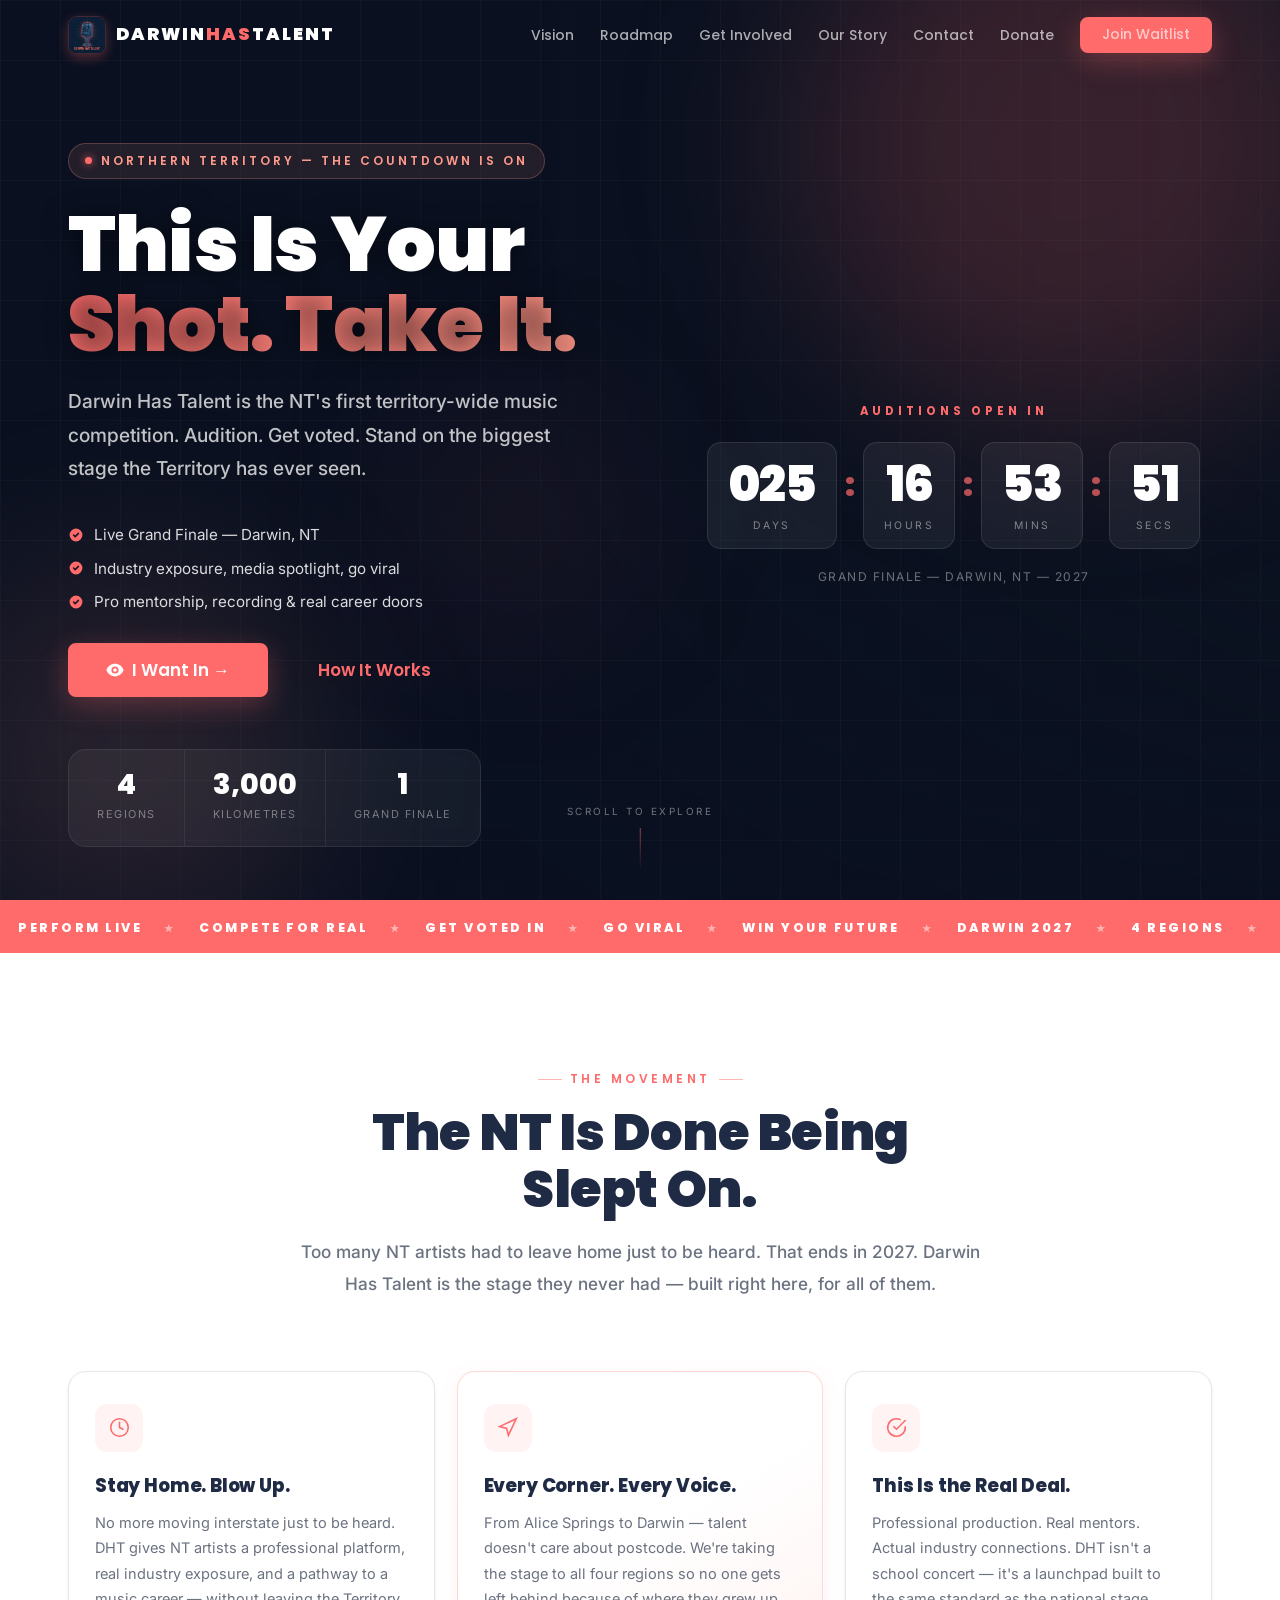
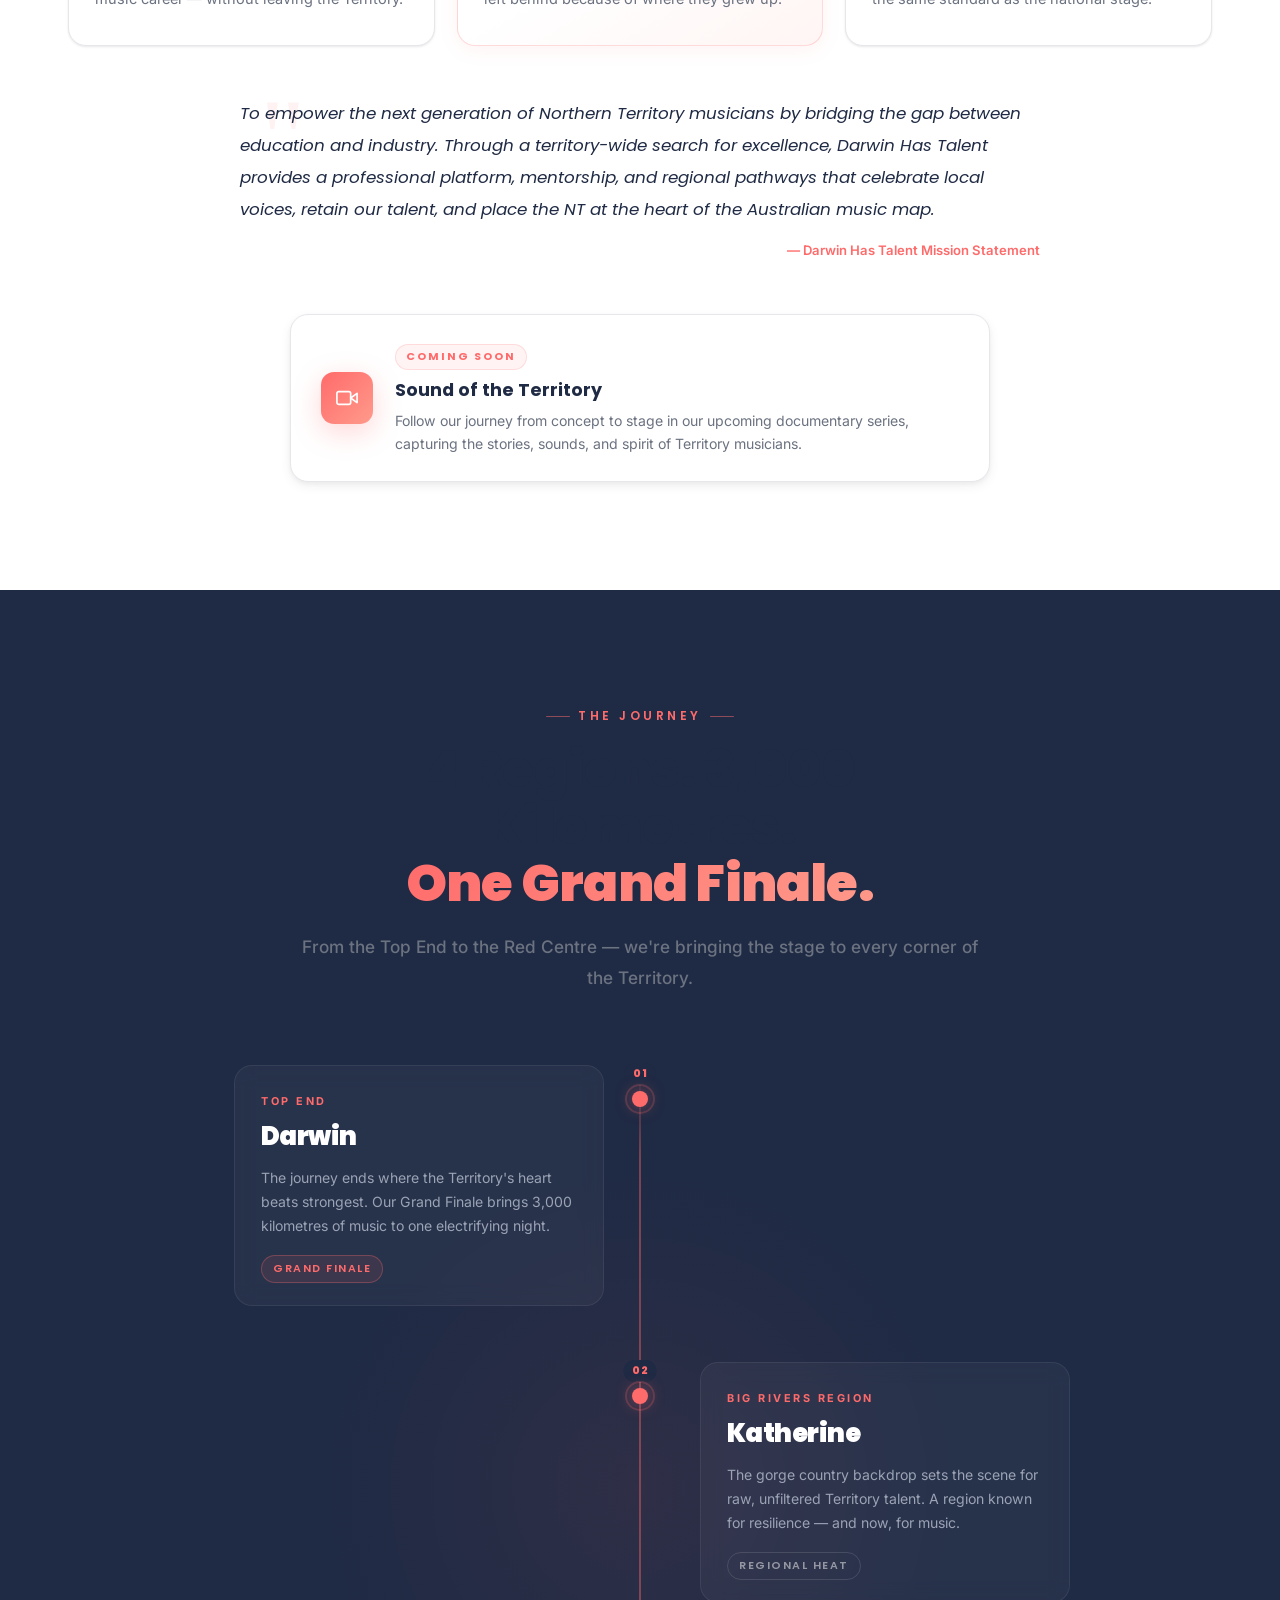
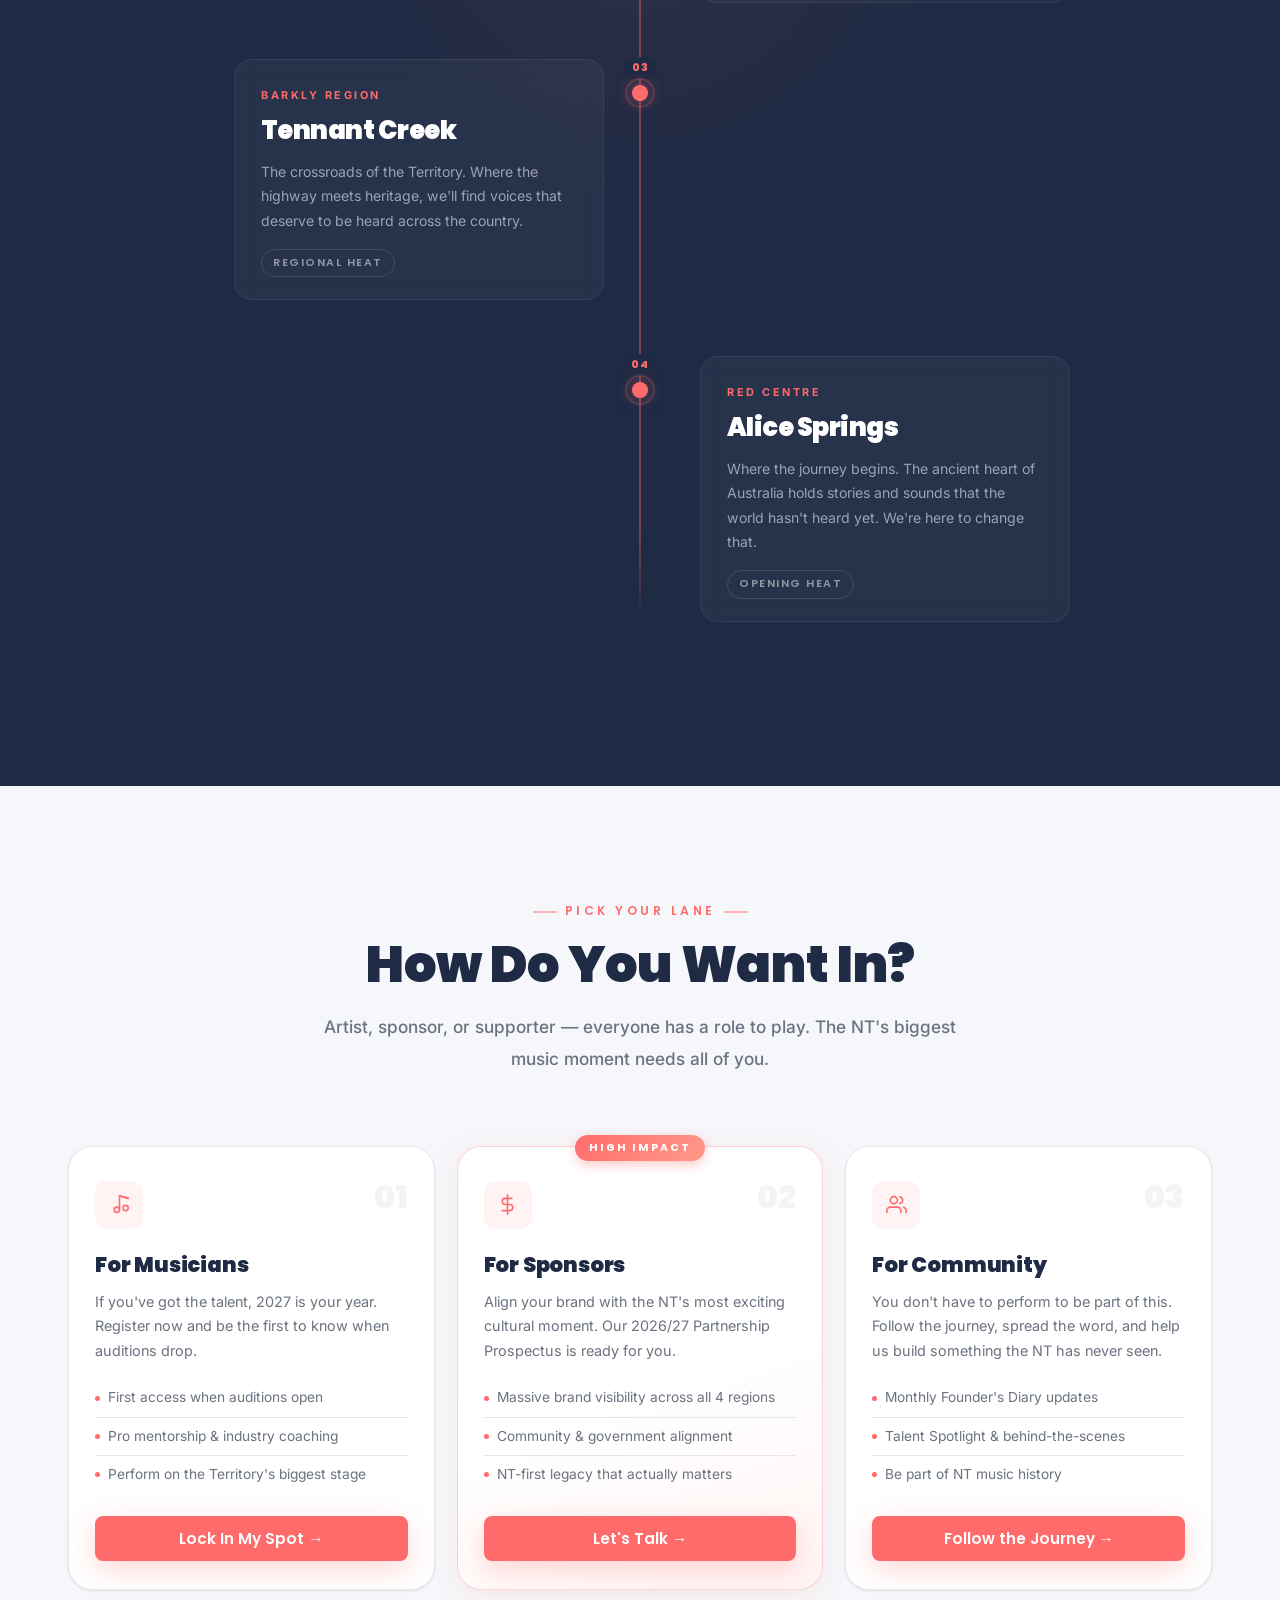
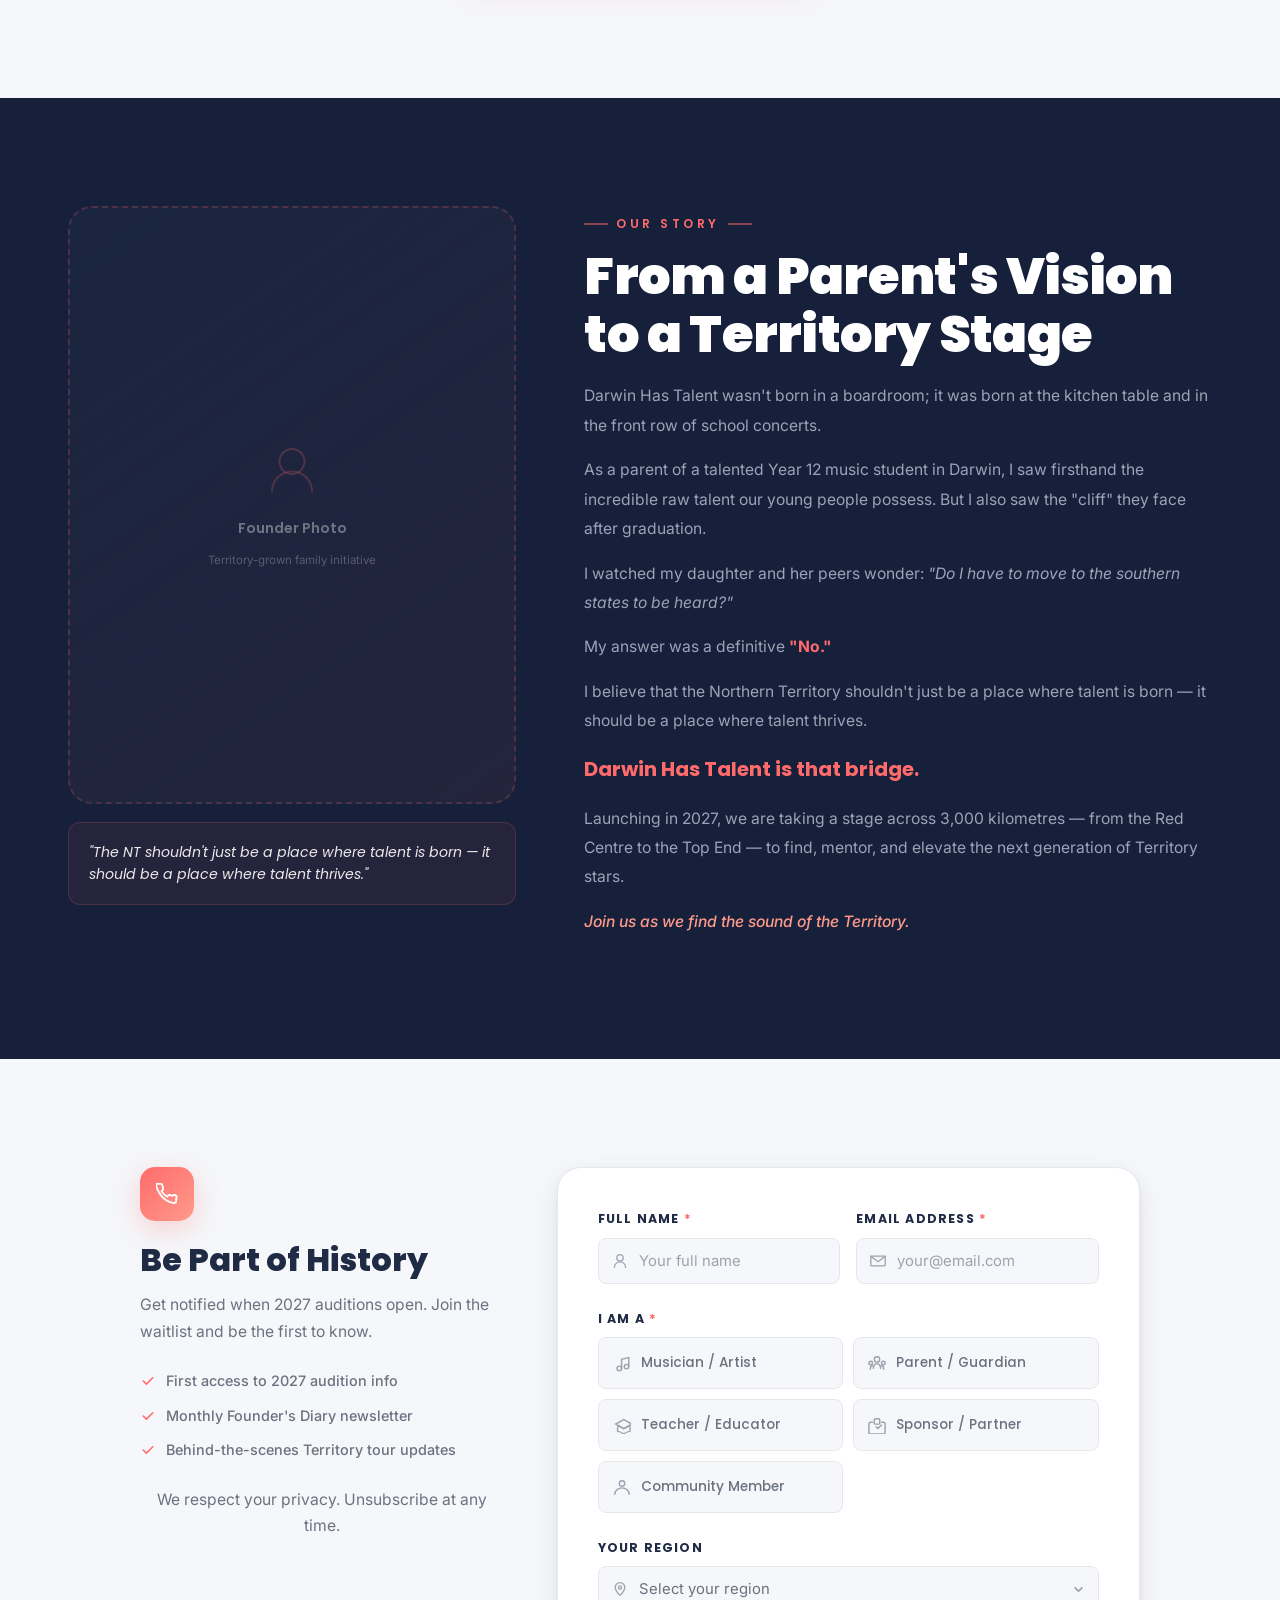
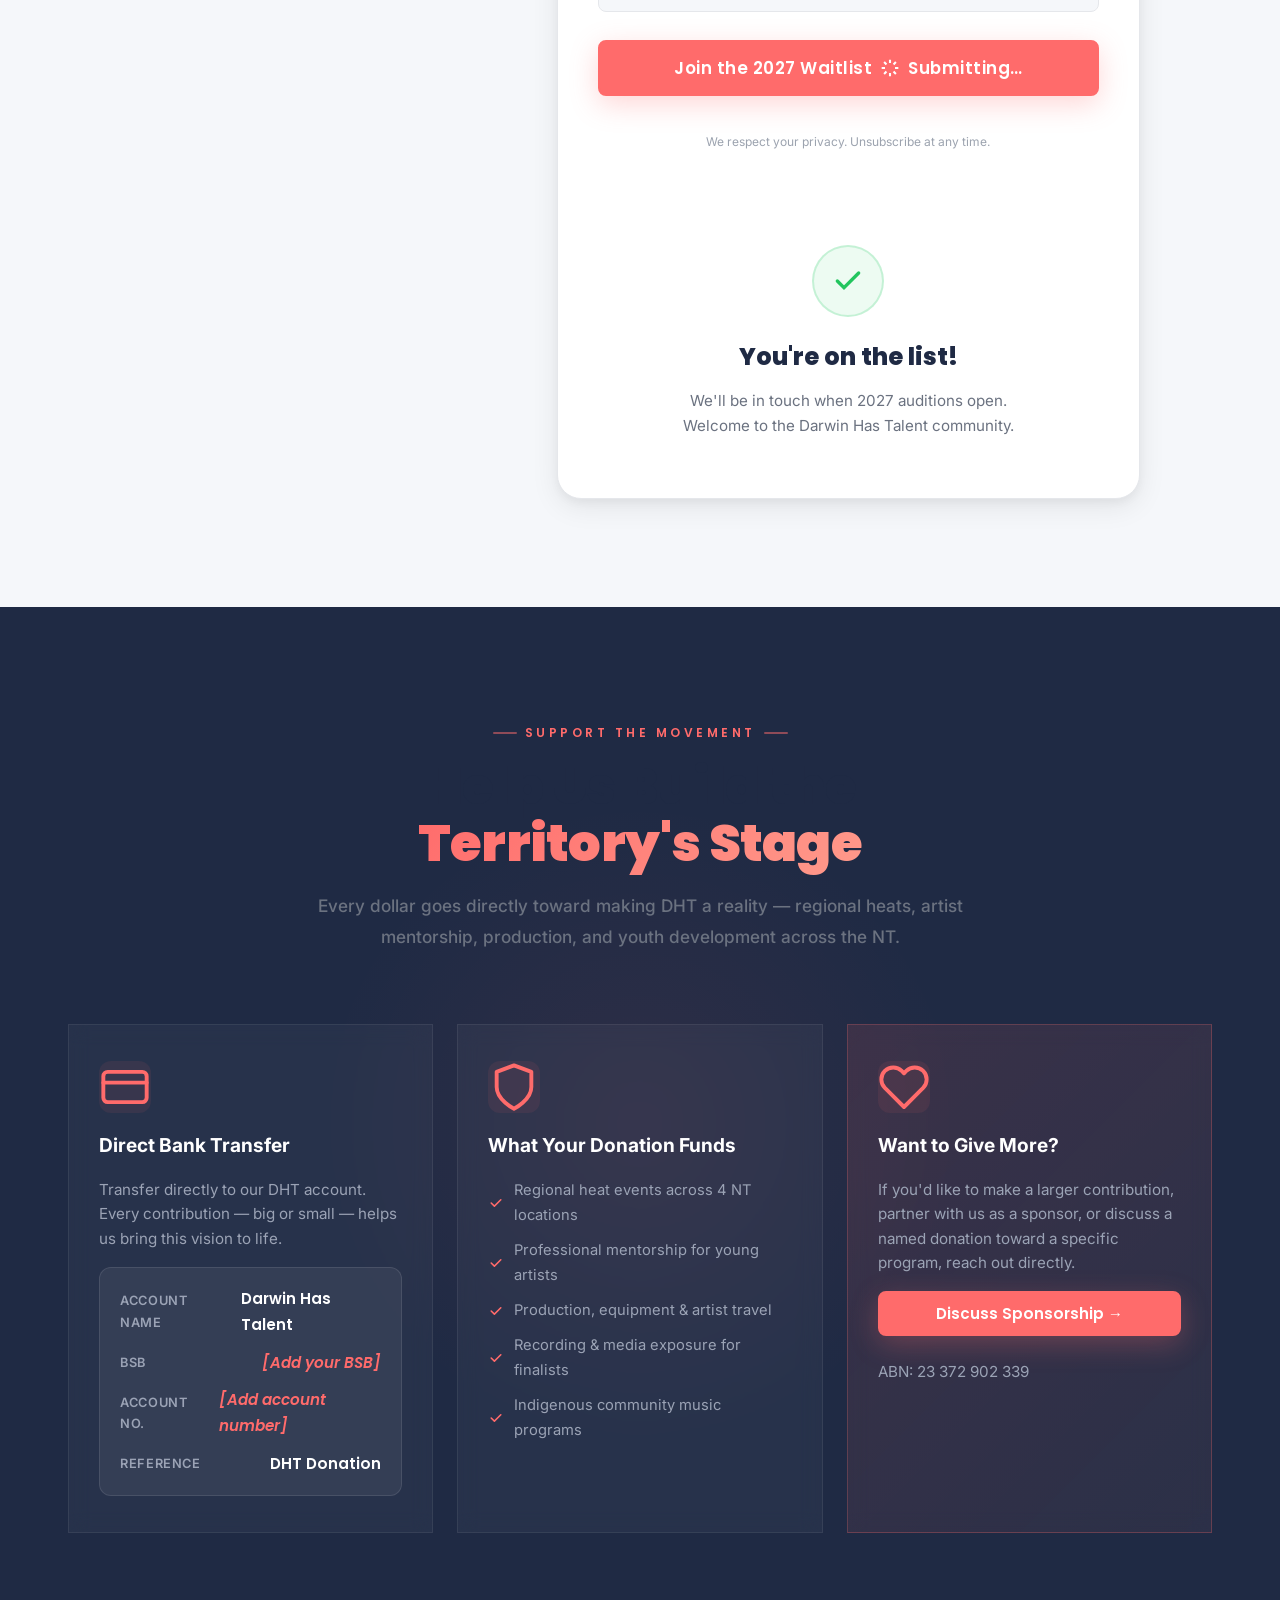
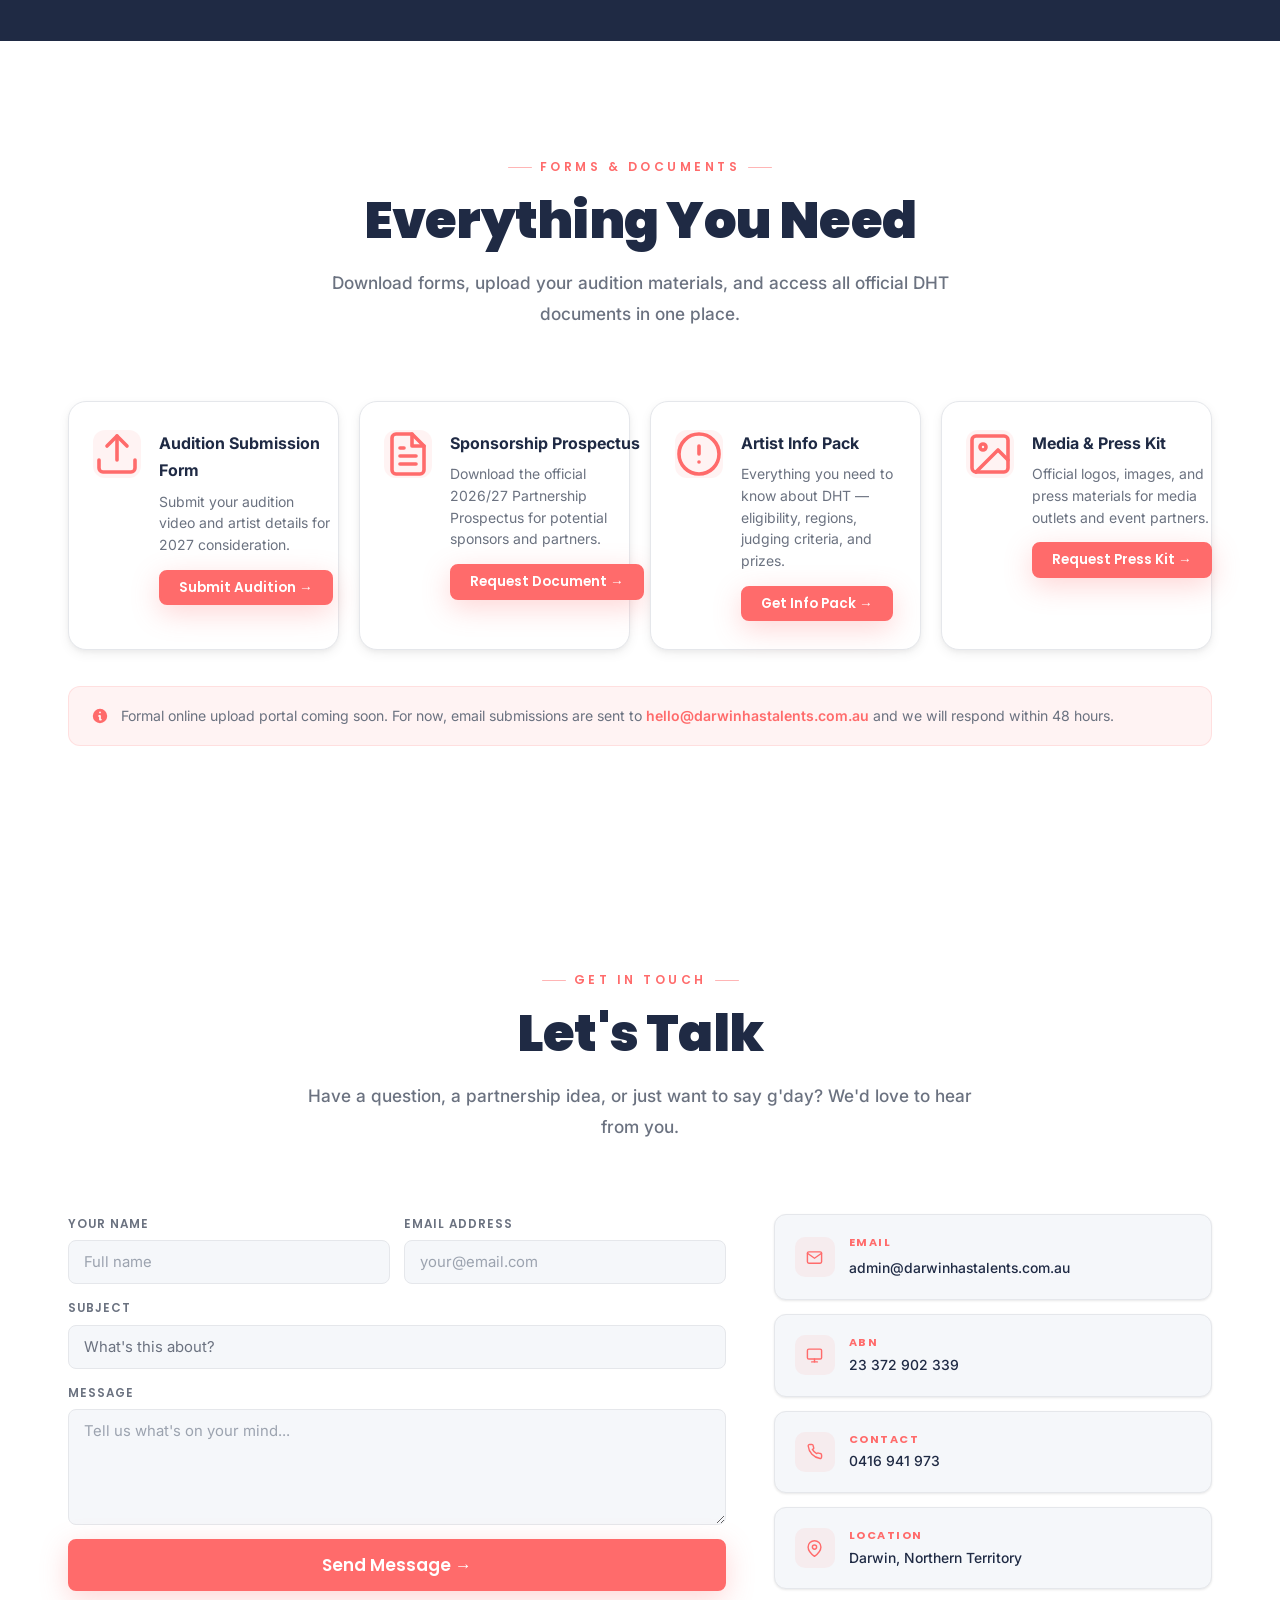
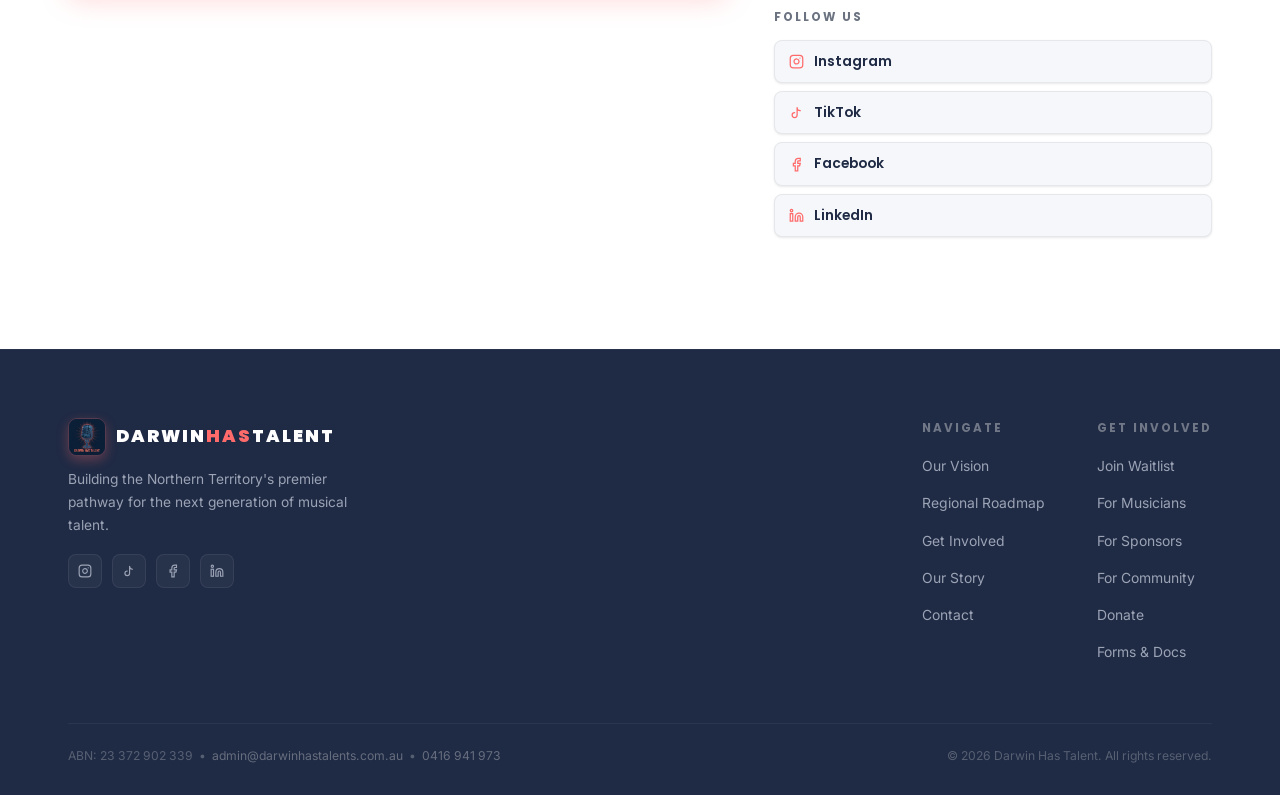
==== commit 85c3e983: "Event energy overhaul: video hero, countdown timer, ticker, bold copy, mobile responsive - Live coun" ====
--- a/index.html
+++ b/index.html
@@ -50,35 +50,35 @@
       <div class="hero-content">
         <div class="hero-badge">
           <span class="badge-dot"></span>
-          <span>2027 &mdash; Northern Territory, Australia</span>
+          <span>Northern Territory &mdash; The Countdown Is On</span>
         </div>
         <h1 class="hero-title">
-          NT's Got Talent —<br>
-          <span class="hero-title-accent">Now Prove It.</span>
+          This Is Your<br>
+          <span class="hero-title-accent">Shot. Take It.</span>
         </h1>
         <p class="hero-subtitle">
-          Compete. Get voted. Win your future. Darwin Has Talent is the NT's first territory-wide music competition — from the Red Centre to the Top End — built to launch real careers.
+          Darwin Has Talent is the NT's first territory-wide music competition. Audition. Get voted. Stand on the biggest stage the Territory has ever seen.
         </p>
         <div class="hero-prizes">
           <div class="hero-prize-item">
             <svg viewBox="0 0 20 20" fill="currentColor" width="16"><path fill-rule="evenodd" d="M10 18a8 8 0 100-16 8 8 0 000 16zm3.707-9.293a1 1 0 00-1.414-1.414L9 10.586 7.707 9.293a1 1 0 00-1.414 1.414l2 2a1 1 0 001.414 0l4-4z" clip-rule="evenodd"/></svg>
-            <span>Perform live at the Darwin Grand Finale</span>
+            <span>Live Grand Finale — Darwin, NT</span>
           </div>
           <div class="hero-prize-item">
             <svg viewBox="0 0 20 20" fill="currentColor" width="16"><path fill-rule="evenodd" d="M10 18a8 8 0 100-16 8 8 0 000 16zm3.707-9.293a1 1 0 00-1.414-1.414L9 10.586 7.707 9.293a1 1 0 00-1.414 1.414l2 2a1 1 0 001.414 0l4-4z" clip-rule="evenodd"/></svg>
-            <span>Go viral — industry exposure &amp; media spotlight</span>
+            <span>Industry exposure, media spotlight, go viral</span>
           </div>
           <div class="hero-prize-item">
             <svg viewBox="0 0 20 20" fill="currentColor" width="16"><path fill-rule="evenodd" d="M10 18a8 8 0 100-16 8 8 0 000 16zm3.707-9.293a1 1 0 00-1.414-1.414L9 10.586 7.707 9.293a1 1 0 00-1.414 1.414l2 2a1 1 0 001.414 0l4-4z" clip-rule="evenodd"/></svg>
-            <span>Professional mentorship &amp; recording opportunities</span>
+            <span>Pro mentorship, recording &amp; real career doors</span>
           </div>
         </div>
         <div class="hero-cta">
           <a href="#waitlist" class="btn btn-primary btn-lg">
             <svg viewBox="0 0 20 20" fill="currentColor" width="18"><path d="M10 12a2 2 0 100-4 2 2 0 000 4z"/><path fill-rule="evenodd" d="M.458 10C1.732 5.943 5.522 3 10 3s8.268 2.943 9.542 7c-1.274 4.057-5.064 7-9.542 7S1.732 14.057.458 10zM14 10a4 4 0 11-8 0 4 4 0 018 0z" clip-rule="evenodd"/></svg>
-            Register Your Interest
+            I Want In &rarr;
           </a>
-          <a href="#portals" class="btn btn-ghost btn-lg">Partner With Us &rarr;</a>
+          <a href="#portals" class="btn btn-ghost btn-lg">How It Works</a>
         </div>
         <div class="hero-stats">
           <div class="hero-stat">
@@ -98,24 +98,30 @@
         </div>
       </div>
       <div class="hero-visual">
-        <div class="hero-card-stack">
-          <div class="hero-card hero-card--back">
-            <img src="assets/images/logo.jpeg" alt="" class="hero-card-logo">
-          </div>
-          <div class="hero-card hero-card--front">
-            <div class="hcard-label">Grand Finale</div>
-            <div class="hcard-city">Darwin, NT</div>
-            <div class="hcard-year">2027</div>
-            <div class="hcard-waveform">
-              <span></span><span></span><span></span><span></span><span></span>
-              <span></span><span></span><span></span><span></span><span></span>
-              <span></span><span></span>
-            </div>
-            <div class="hcard-badge">
-              <svg viewBox="0 0 20 20" fill="currentColor" width="14"><path fill-rule="evenodd" d="M10 18a8 8 0 100-16 8 8 0 000 16zm3.707-9.293a1 1 0 00-1.414-1.414L9 10.586 7.707 9.293a1 1 0 00-1.414 1.414l2 2a1 1 0 001.414 0l4-4z" clip-rule="evenodd"/></svg>
-              Launching 2027
-            </div>
-          </div>
+        <div class="hero-countdown-wrap">
+          <p class="countdown-eyebrow">Auditions Open In</p>
+          <div class="countdown-grid">
+            <div class="countdown-unit">
+              <span class="countdown-num" id="cdDays">---</span>
+              <span class="countdown-lbl">Days</span>
+            </div>
+            <div class="countdown-colon">:</div>
+            <div class="countdown-unit">
+              <span class="countdown-num" id="cdHours">--</span>
+              <span class="countdown-lbl">Hours</span>
+            </div>
+            <div class="countdown-colon">:</div>
+            <div class="countdown-unit">
+              <span class="countdown-num" id="cdMins">--</span>
+              <span class="countdown-lbl">Mins</span>
+            </div>
+            <div class="countdown-colon">:</div>
+            <div class="countdown-unit">
+              <span class="countdown-num" id="cdSecs">--</span>
+              <span class="countdown-lbl">Secs</span>
+            </div>
+          </div>
+          <p class="countdown-sub">Grand Finale &mdash; Darwin, NT &mdash; 2027</p>
         </div>
       </div>
     </div>
@@ -124,16 +130,39 @@
       <div class="scroll-line"></div>
     </div>
   </section>
+
+  <!-- ========== TICKER ========== -->
+  <div class="ticker-wrap" aria-hidden="true">
+    <div class="ticker-track">
+      <span>PERFORM LIVE</span><span class="ticker-dot">&#9733;</span>
+      <span>COMPETE FOR REAL</span><span class="ticker-dot">&#9733;</span>
+      <span>GET VOTED IN</span><span class="ticker-dot">&#9733;</span>
+      <span>GO VIRAL</span><span class="ticker-dot">&#9733;</span>
+      <span>WIN YOUR FUTURE</span><span class="ticker-dot">&#9733;</span>
+      <span>DARWIN 2027</span><span class="ticker-dot">&#9733;</span>
+      <span>4 REGIONS</span><span class="ticker-dot">&#9733;</span>
+      <span>3,000 KM OF TALENT</span><span class="ticker-dot">&#9733;</span>
+      <span>ONE GRAND FINALE</span><span class="ticker-dot">&#9733;</span>
+      <span>PERFORM LIVE</span><span class="ticker-dot">&#9733;</span>
+      <span>COMPETE FOR REAL</span><span class="ticker-dot">&#9733;</span>
+      <span>GET VOTED IN</span><span class="ticker-dot">&#9733;</span>
+      <span>GO VIRAL</span><span class="ticker-dot">&#9733;</span>
+      <span>WIN YOUR FUTURE</span><span class="ticker-dot">&#9733;</span>
+      <span>DARWIN 2027</span><span class="ticker-dot">&#9733;</span>
+      <span>4 REGIONS</span><span class="ticker-dot">&#9733;</span>
+      <span>3,000 KM OF TALENT</span><span class="ticker-dot">&#9733;</span>
+      <span>ONE GRAND FINALE</span><span class="ticker-dot">&#9733;</span>
+    </div>
+  </div>
 
   <!-- ========== VISION SECTION (WHITE) ========== -->
   <section class="section vision section--white" id="vision">
     <div class="container">
       <div class="section-header">
-        <p class="section-tag">Our Vision</p>
-        <h2 class="section-title">Stopping the Talent Drain</h2>
+        <p class="section-tag">The Movement</p>
+        <h2 class="section-title">The NT Is Done Being Slept On.</h2>
         <p class="section-subtitle">
-          We are building the bridge between the high school music room and the national stage,
-          so NT's brightest musicians never have to choose between home and their dreams.
+          Too many NT artists had to leave home just to be heard. That ends in 2027. Darwin Has Talent is the stage they never had — built right here, for all of them.
         </p>
       </div>
 
@@ -142,22 +171,22 @@
           <div class="pillar-icon-wrap" style="--ic: #FF6B6B1A; --icb: #FF6B6B;">
             <svg viewBox="0 0 24 24" fill="none" stroke="currentColor" stroke-width="1.8" stroke-linecap="round"><circle cx="12" cy="12" r="10"/><polyline points="12 6 12 12 16 14"/></svg>
           </div>
-          <h3>Retention of Talent</h3>
-          <p>Stop the "brain drain" of NT creatives by providing school leavers and upcoming artists with high-level opportunities to perform, record, and grow without needing to move interstate.</p>
+          <h3>Stay Home. Blow Up.</h3>
+          <p>No more moving interstate just to be heard. DHT gives NT artists a professional platform, real industry exposure, and a pathway to a music career — without leaving the Territory.</p>
         </div>
         <div class="pillar-card pillar-card--featured">
           <div class="pillar-icon-wrap" style="--ic: #FF6B6B1A; --icb: #FF6B6B;">
             <svg viewBox="0 0 24 24" fill="none" stroke="currentColor" stroke-width="1.8" stroke-linecap="round"><polygon points="3 11 22 2 13 21 11 13 3 11"/></svg>
           </div>
-          <h3>Territory-Wide Equity</h3>
-          <p>Talent isn't just in the capital city. Our commitment reaches the Red Centre, the Big Rivers, and the Barkly regions, ensuring every young Territorian has a stage.</p>
+          <h3>Every Corner. Every Voice.</h3>
+          <p>From Alice Springs to Darwin — talent doesn't care about postcode. We're taking the stage to all four regions so no one gets left behind because of where they grew up.</p>
         </div>
         <div class="pillar-card">
           <div class="pillar-icon-wrap" style="--ic: #FF6B6B1A; --icb: #FF6B6B;">
             <svg viewBox="0 0 24 24" fill="none" stroke="currentColor" stroke-width="1.8" stroke-linecap="round"><path d="M22 11.08V12a10 10 0 1 1-5.93-9.14"/><polyline points="22 4 12 14.01 9 11.01"/></svg>
           </div>
-          <h3>Industry Excellence</h3>
-          <p>We aren't just a competition; we are a professional bridge. By connecting artists with mentors, technical crews, and media exposure, we raise the standard of the local music economy.</p>
+          <h3>This Is the Real Deal.</h3>
+          <p>Professional production. Real mentors. Actual industry connections. DHT isn't a school concert — it's a launchpad built to the same standard as the national stage.</p>
         </div>
       </div>
 
@@ -258,9 +287,9 @@
   <section class="section portals section--bg" id="portals">
     <div class="container">
       <div class="section-header">
-        <p class="section-tag">Get Involved</p>
-        <h2 class="section-title">Find Your Role in the Story</h2>
-        <p class="section-subtitle">Whether you're an artist, a business, or a community member — there's a place for you in Darwin Has Talent.</p>
+        <p class="section-tag">Pick Your Lane</p>
+        <h2 class="section-title">How Do You Want In?</h2>
+        <p class="section-subtitle">Artist, sponsor, or supporter — everyone has a role to play. The NT's biggest music moment needs all of you.</p>
       </div>
 
       <div class="portals-grid">
@@ -272,13 +301,13 @@
             <span class="portal-number">01</span>
           </div>
           <h3>For Musicians</h3>
-          <p>Register your interest for 2027 auditions. Be the first to get the full info pack when applications open.</p>
+          <p>If you've got the talent, 2027 is your year. Register now and be the first to know when auditions drop.</p>
           <ul class="portal-list">
-            <li>Early access to audition info</li>
-            <li>Mentorship opportunities</li>
-            <li>Professional performance platform</li>
+            <li>First access when auditions open</li>
+            <li>Pro mentorship &amp; industry coaching</li>
+            <li>Perform on the Territory's biggest stage</li>
           </ul>
-          <a href="#waitlist" class="btn btn-primary">Register Interest &rarr;</a>
+          <a href="#waitlist" class="btn btn-primary">Lock In My Spot &rarr;</a>
         </div>
 
         <div class="portal-card portal-card--sponsors portal-card--featured">
@@ -290,13 +319,13 @@
             <span class="portal-number">02</span>
           </div>
           <h3>For Sponsors</h3>
-          <p>Download our 2026/27 Partnership Prospectus. Help us build the future of NT music and align your brand with purpose.</p>
+          <p>Align your brand with the NT's most exciting cultural moment. Our 2026/27 Partnership Prospectus is ready for you.</p>
           <ul class="portal-list">
-            <li>Brand visibility across all regions</li>
-            <li>Community & government alignment</li>
-            <li>NT-first legacy association</li>
+            <li>Massive brand visibility across all 4 regions</li>
+            <li>Community &amp; government alignment</li>
+            <li>NT-first legacy that actually matters</li>
           </ul>
-          <a href="#contact" class="btn btn-primary">Download Prospectus &rarr;</a>
+          <a href="#contact" class="btn btn-primary">Let's Talk &rarr;</a>
         </div>
 
         <div class="portal-card portal-card--community">
@@ -307,13 +336,13 @@
             <span class="portal-number">03</span>
           </div>
           <h3>For Community</h3>
-          <p>Sign up for the 'Founder's Diary' newsletter. Follow our progress from idea to stage — and be part of something Territory-born.</p>
+          <p>You don't have to perform to be part of this. Follow the journey, spread the word, and help us build something the NT has never seen.</p>
           <ul class="portal-list">
             <li>Monthly Founder's Diary updates</li>
-            <li>Talent Spotlight interviews</li>
-            <li>Behind-the-scenes access</li>
+            <li>Talent Spotlight &amp; behind-the-scenes</li>
+            <li>Be part of NT music history</li>
           </ul>
-          <a href="#waitlist" class="btn btn-primary">Subscribe &rarr;</a>
+          <a href="#waitlist" class="btn btn-primary">Follow the Journey &rarr;</a>
         </div>
       </div>
     </div>
--- a/css/styles.css
+++ b/css/styles.css
@@ -303,7 +303,7 @@
   background: #0d1420;
   display: flex;
   align-items: center;
-  padding-top: 76px;
+  padding-top: 90px;
   position: relative;
   overflow: hidden;
 }
@@ -1758,10 +1758,10 @@
    RESPONSIVE
    ================================================ */
 @media (max-width: 1024px) {
-  .hero-layout { grid-template-columns: 1fr; text-align: center; }
+  .hero-layout { grid-template-columns: 1fr; text-align: center; gap: 28px; }
   .hero-content { display: flex; flex-direction: column; align-items: center; }
   .hero-subtitle { max-width: 560px; text-align: center; }
-  .hero-visual { display: none; }
+  .hero-visual { order: -1; }
   .pillars-grid { grid-template-columns: 1fr 1fr; }
   .portals-grid { grid-template-columns: 1fr; max-width: 540px; margin: 0 auto; }
   .story-layout { grid-template-columns: 1fr; }
@@ -1803,8 +1803,16 @@
   /* Keep toggle white always on mobile */
   .navbar.scrolled .nav-toggle span { background: var(--secondary); }
 
-  .hero { height: 100vh; padding-top: 62px; }
+  .hero { height: 100vh; padding-top: 74px; }
   .hero-stats { width: 100%; }
+  .hero-layout { gap: 16px; }
+  .hero-visual { order: -1; }
+  .hero-title { font-size: clamp(2rem, 7vw, 3rem); }
+  .hero-subtitle { font-size: 0.92rem; margin-bottom: 18px; }
+  .hero-prizes { margin: 10px 0 16px; gap: 5px; }
+  .hero-prize-item { font-size: 0.82rem; }
+  .hero-cta { margin-bottom: 20px; }
+  .hero-stats { display: none; }
 
   .pillars-grid { grid-template-columns: 1fr; }
 
@@ -1833,6 +1841,13 @@
   .hero-cta .btn { justify-content: center; }
   .form-row-2 { grid-template-columns: 1fr; }
   .portals-grid { max-width: 100%; }
+  .hero-title { font-size: clamp(1.7rem, 8vw, 2.4rem); }
+  .hero-badge { font-size: 0.6rem; letter-spacing: 2px; padding: 5px 12px; margin-bottom: 14px; }
+  .countdown-unit { min-width: 48px; padding: 8px 8px 6px; border-radius: 10px; }
+  .countdown-num  { font-size: 1.3rem; }
+  .countdown-colon { font-size: 1.1rem; margin-bottom: 12px; }
+  .hero-prizes { gap: 4px; }
+  .hero-prize-item { font-size: 0.78rem; }
 }
 
 /* ========== HERO PRIZES ========== */
@@ -2015,3 +2030,113 @@
   .resource-card { flex-direction: column; }
   .hero-prizes { margin: 16px 0 22px; }
 }
+
+/* ========== COUNTDOWN TIMER ========== */
+.hero-countdown-wrap {
+  display: flex;
+  flex-direction: column;
+  align-items: center;
+  text-align: center;
+  animation: fadeUp 0.65s ease-out 0.2s both;
+}
+.countdown-eyebrow {
+  font-family: var(--font-display);
+  font-size: 0.72rem;
+  font-weight: 700;
+  text-transform: uppercase;
+  letter-spacing: 4px;
+  color: var(--primary);
+  margin-bottom: 20px;
+}
+.countdown-grid {
+  display: flex;
+  align-items: center;
+  gap: 8px;
+}
+.countdown-unit {
+  display: flex;
+  flex-direction: column;
+  align-items: center;
+  background: rgba(255,255,255,0.06);
+  border: 1px solid rgba(255,255,255,0.1);
+  border-radius: 14px;
+  padding: 18px 20px 14px;
+  min-width: 82px;
+  backdrop-filter: blur(8px);
+}
+.countdown-num {
+  font-family: var(--font-display);
+  font-size: clamp(2rem, 4vw, 3rem);
+  font-weight: 900;
+  color: #fff;
+  line-height: 1;
+  letter-spacing: -0.02em;
+  display: block;
+}
+.countdown-lbl {
+  font-size: 0.65rem;
+  text-transform: uppercase;
+  letter-spacing: 2.5px;
+  color: rgba(255,255,255,0.45);
+  margin-top: 8px;
+}
+.countdown-colon {
+  font-family: var(--font-display);
+  font-size: 2rem;
+  font-weight: 900;
+  color: var(--primary);
+  line-height: 1;
+  margin-bottom: 22px;
+  opacity: 0.7;
+}
+.countdown-sub {
+  font-size: 0.75rem;
+  color: rgba(255,255,255,0.4);
+  letter-spacing: 1.5px;
+  text-transform: uppercase;
+  margin-top: 18px;
+}
+
+/* ========== SCROLLING TICKER ========== */
+.ticker-wrap {
+  background: var(--primary);
+  overflow: hidden;
+  white-space: nowrap;
+  padding: 13px 0;
+}
+.ticker-track {
+  display: inline-block;
+  animation: ticker 28s linear infinite;
+}
+.ticker-track span {
+  font-family: var(--font-display);
+  font-size: 0.78rem;
+  font-weight: 800;
+  text-transform: uppercase;
+  letter-spacing: 2.5px;
+  color: #fff;
+  padding: 0 18px;
+}
+.ticker-dot {
+  color: rgba(255,255,255,0.5) !important;
+  font-size: 0.6rem !important;
+  padding: 0 4px !important;
+  letter-spacing: 0 !important;
+}
+@keyframes ticker {
+  0%   { transform: translateX(0); }
+  100% { transform: translateX(-50%); }
+}
+.ticker-wrap:hover .ticker-track { animation-play-state: paused; }
+
+@media (max-width: 768px) {
+  .countdown-unit { min-width: 56px; padding: 10px 10px 8px; }
+  .countdown-num  { font-size: 1.5rem; }
+  .countdown-lbl  { font-size: 0.55rem; margin-top: 5px; letter-spacing: 1.5px; }
+  .countdown-grid { gap: 4px; }
+  .countdown-colon { font-size: 1.4rem; margin-bottom: 16px; }
+  .countdown-eyebrow { font-size: 0.62rem; margin-bottom: 12px; letter-spacing: 3px; }
+  .countdown-sub  { font-size: 0.62rem; margin-top: 10px; }
+  .ticker-track span { font-size: 0.68rem; letter-spacing: 2px; padding: 0 12px; }
+  .ticker-wrap { padding: 10px 0; }
+}
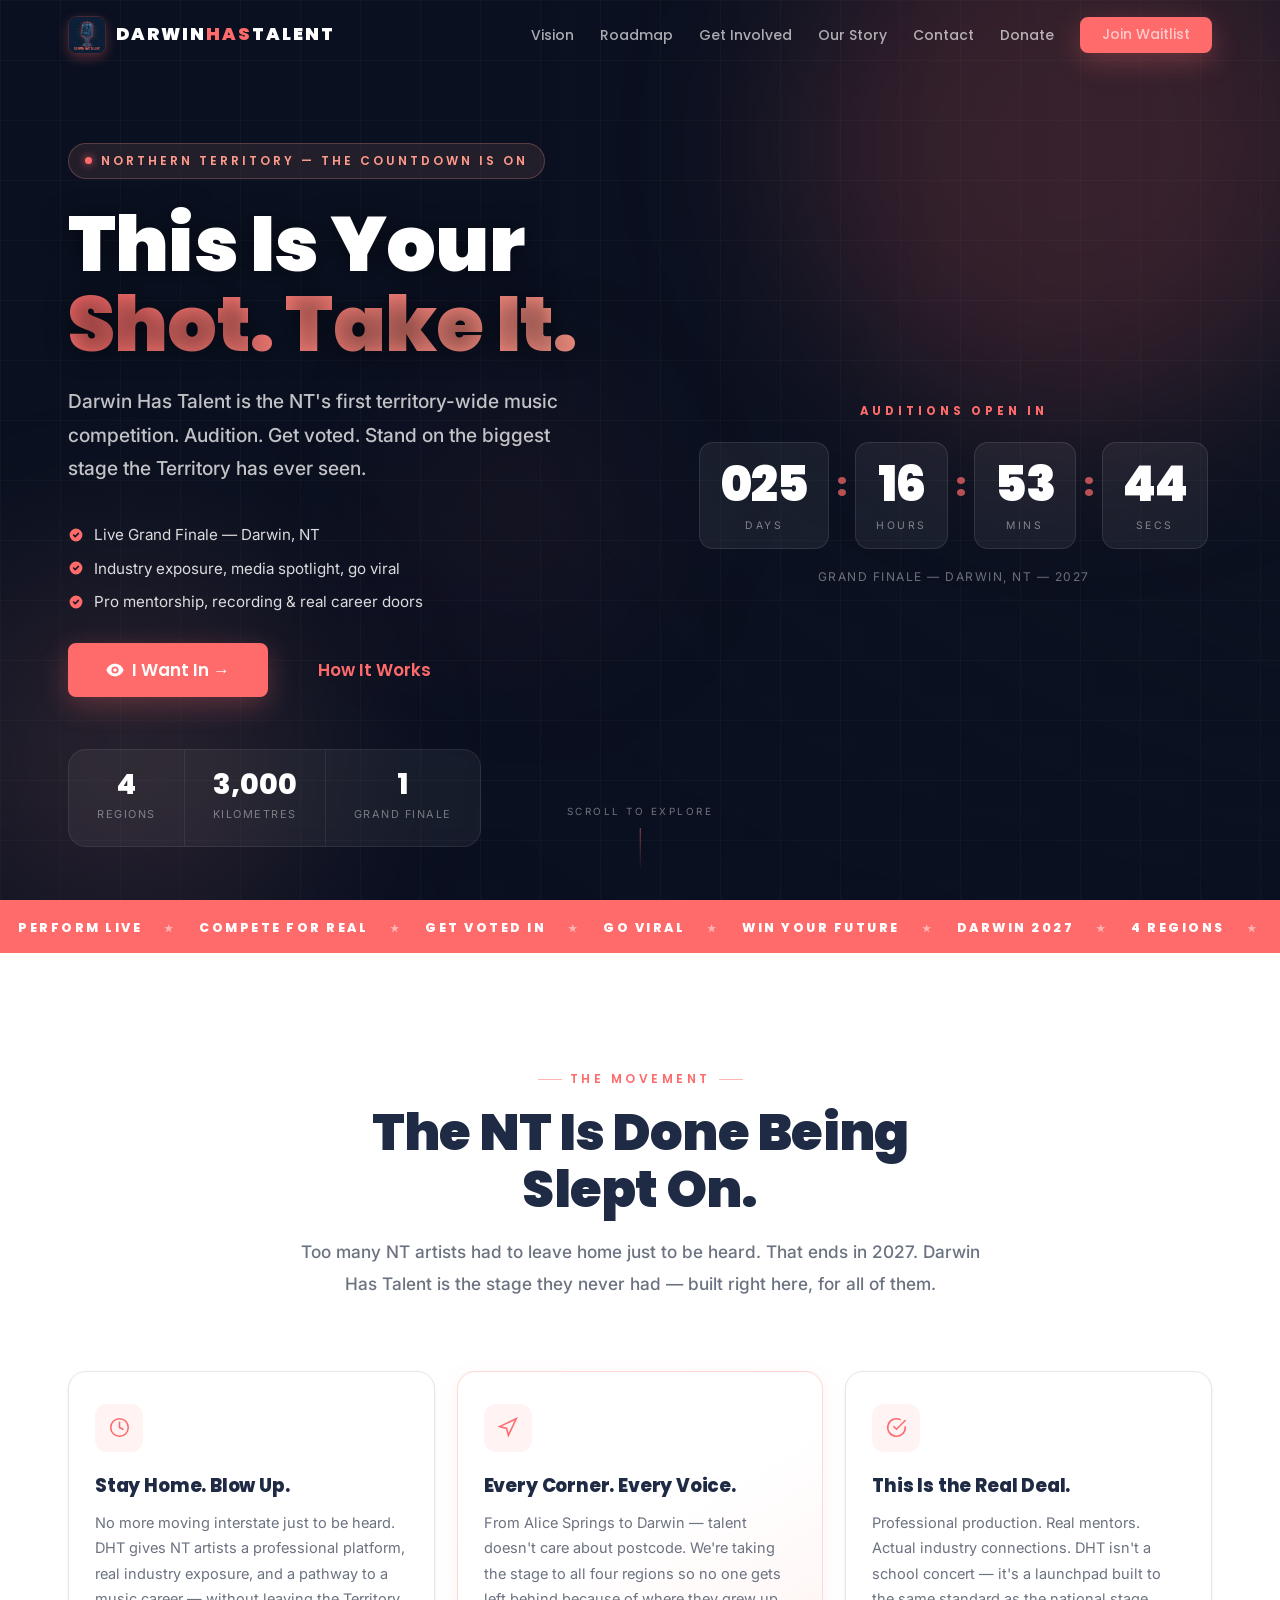
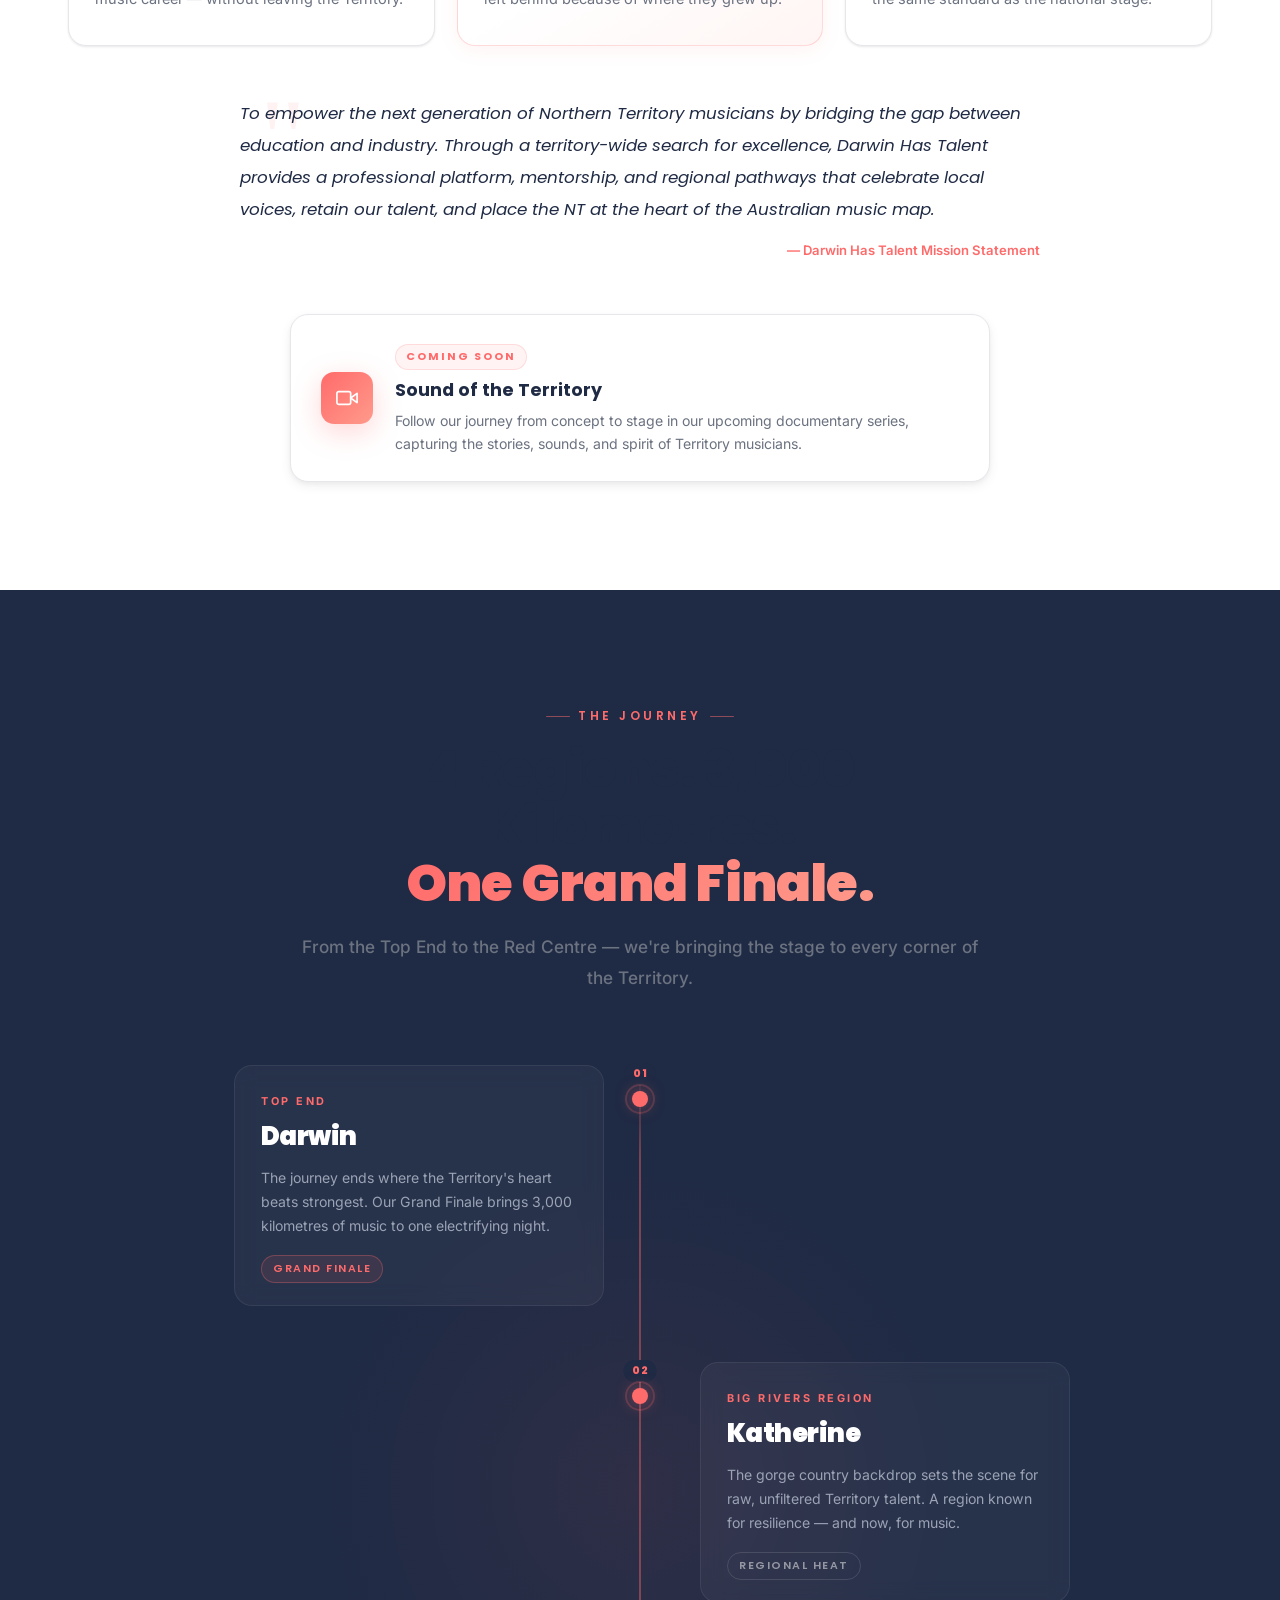
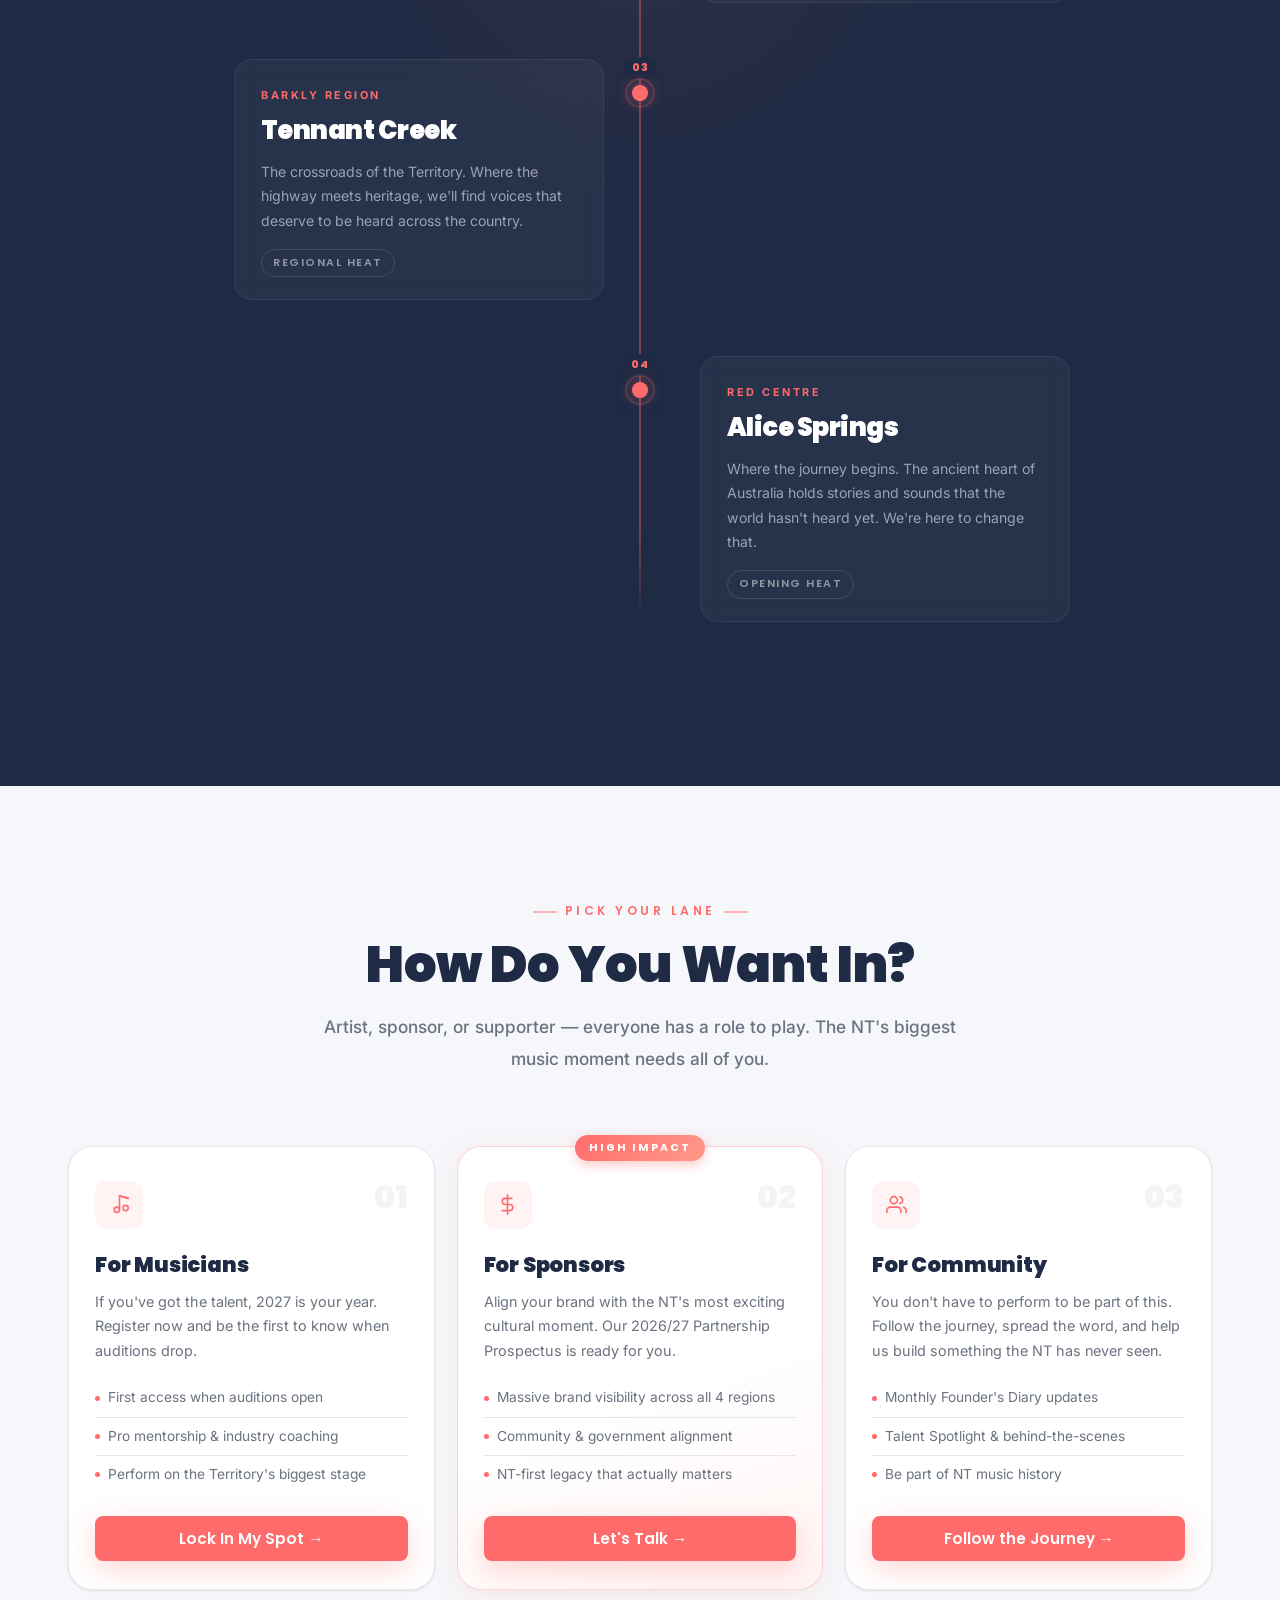
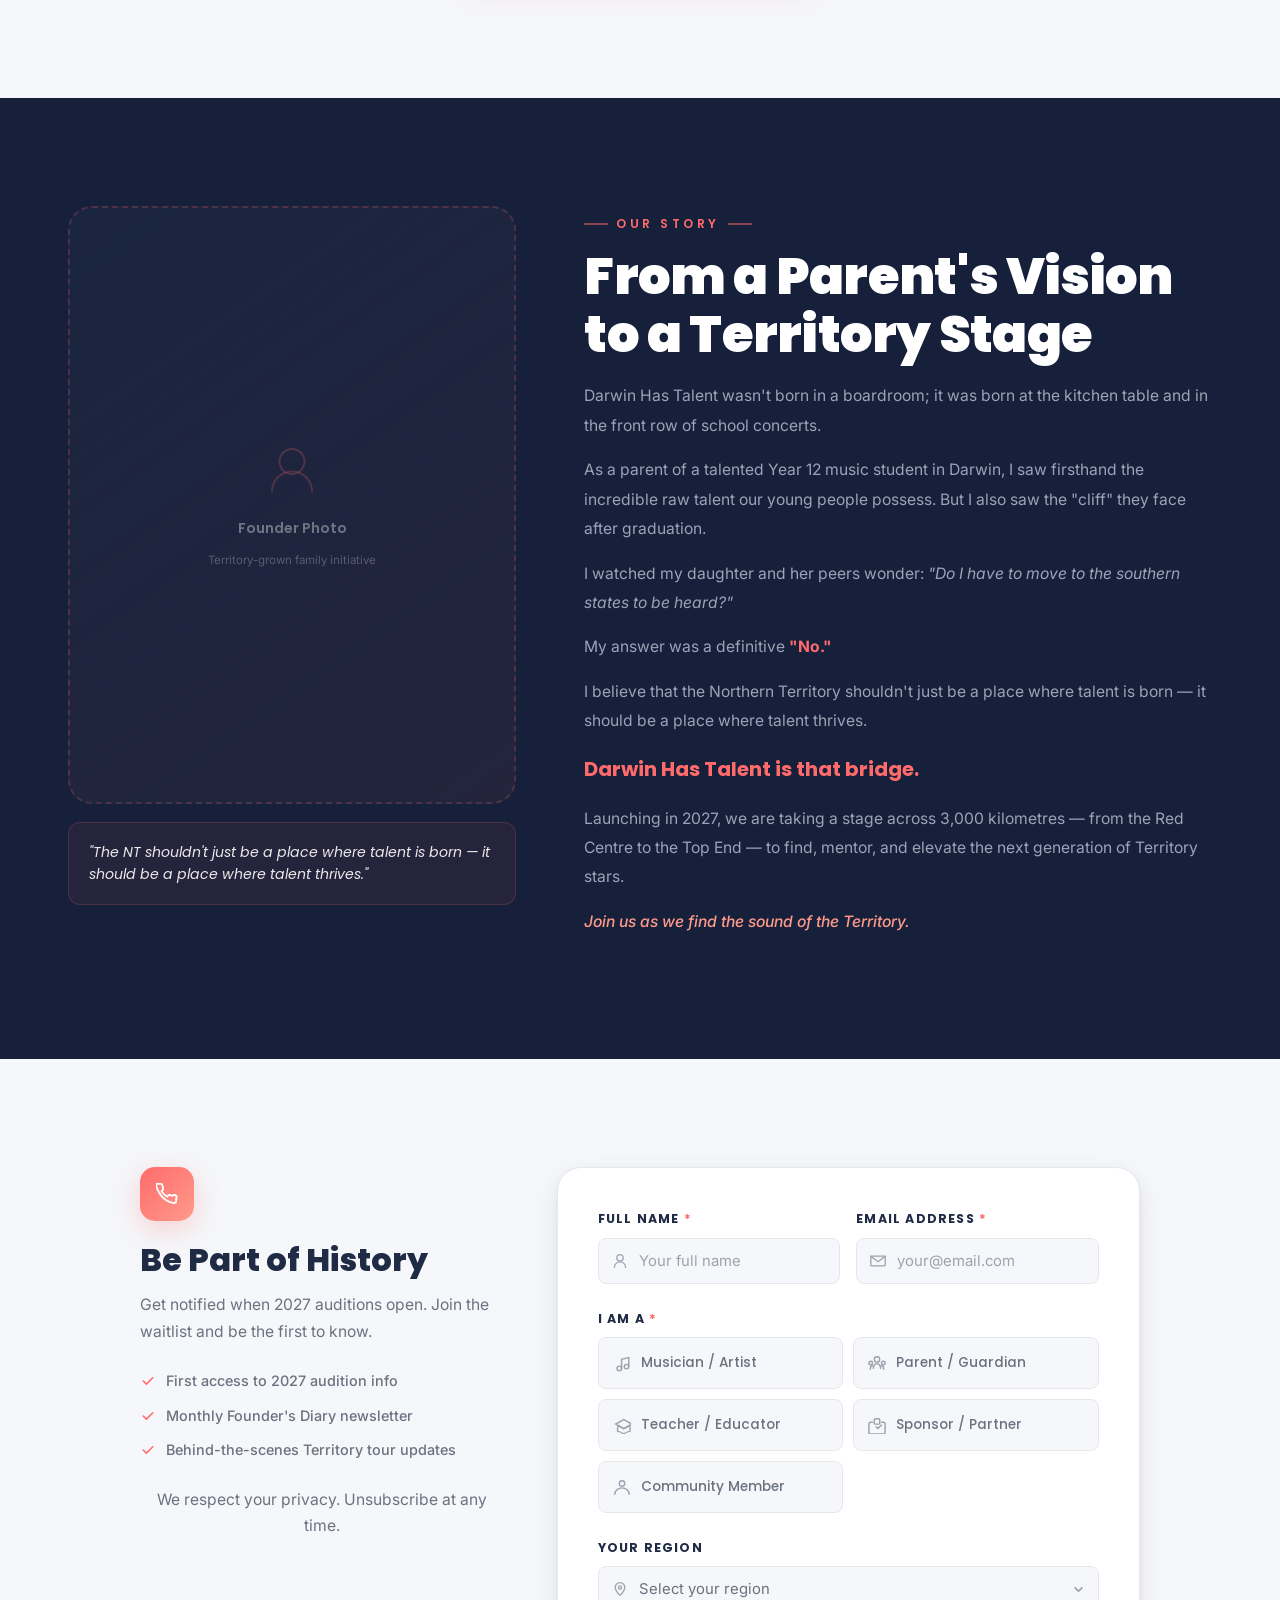
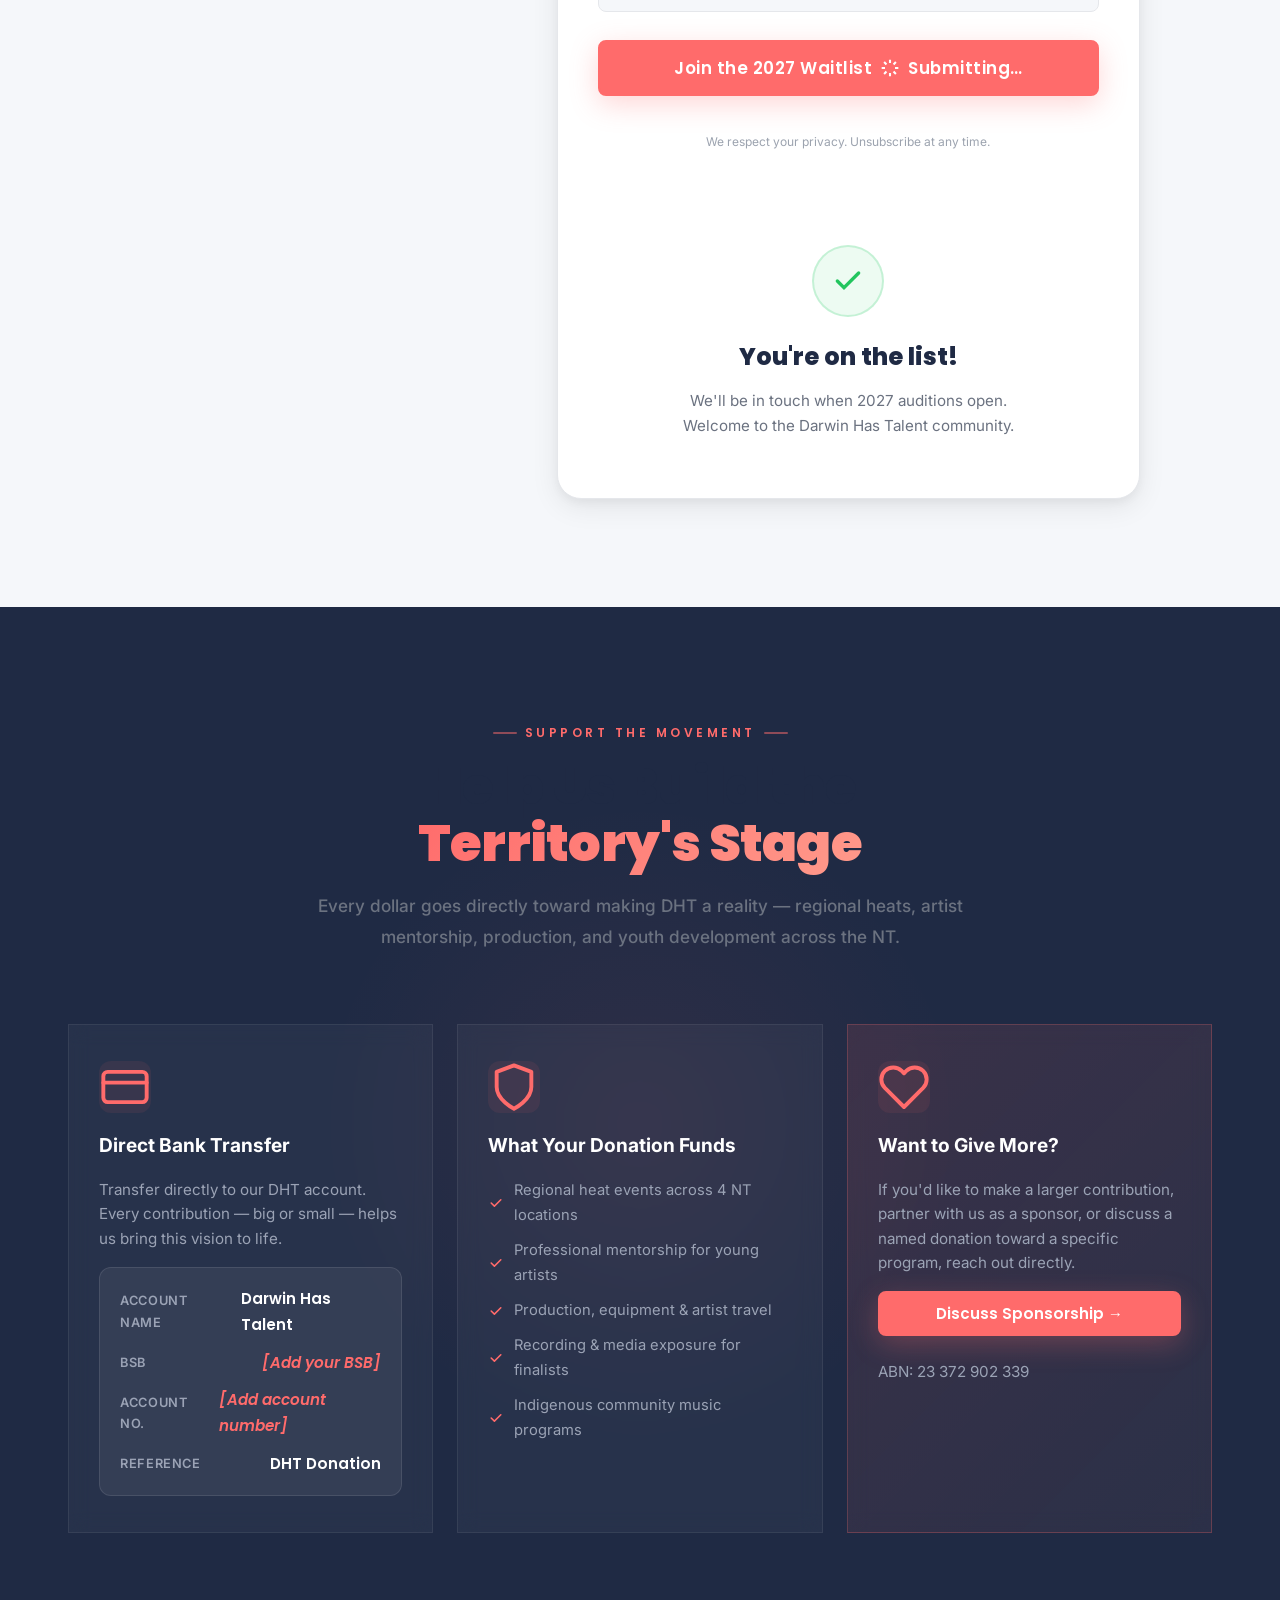
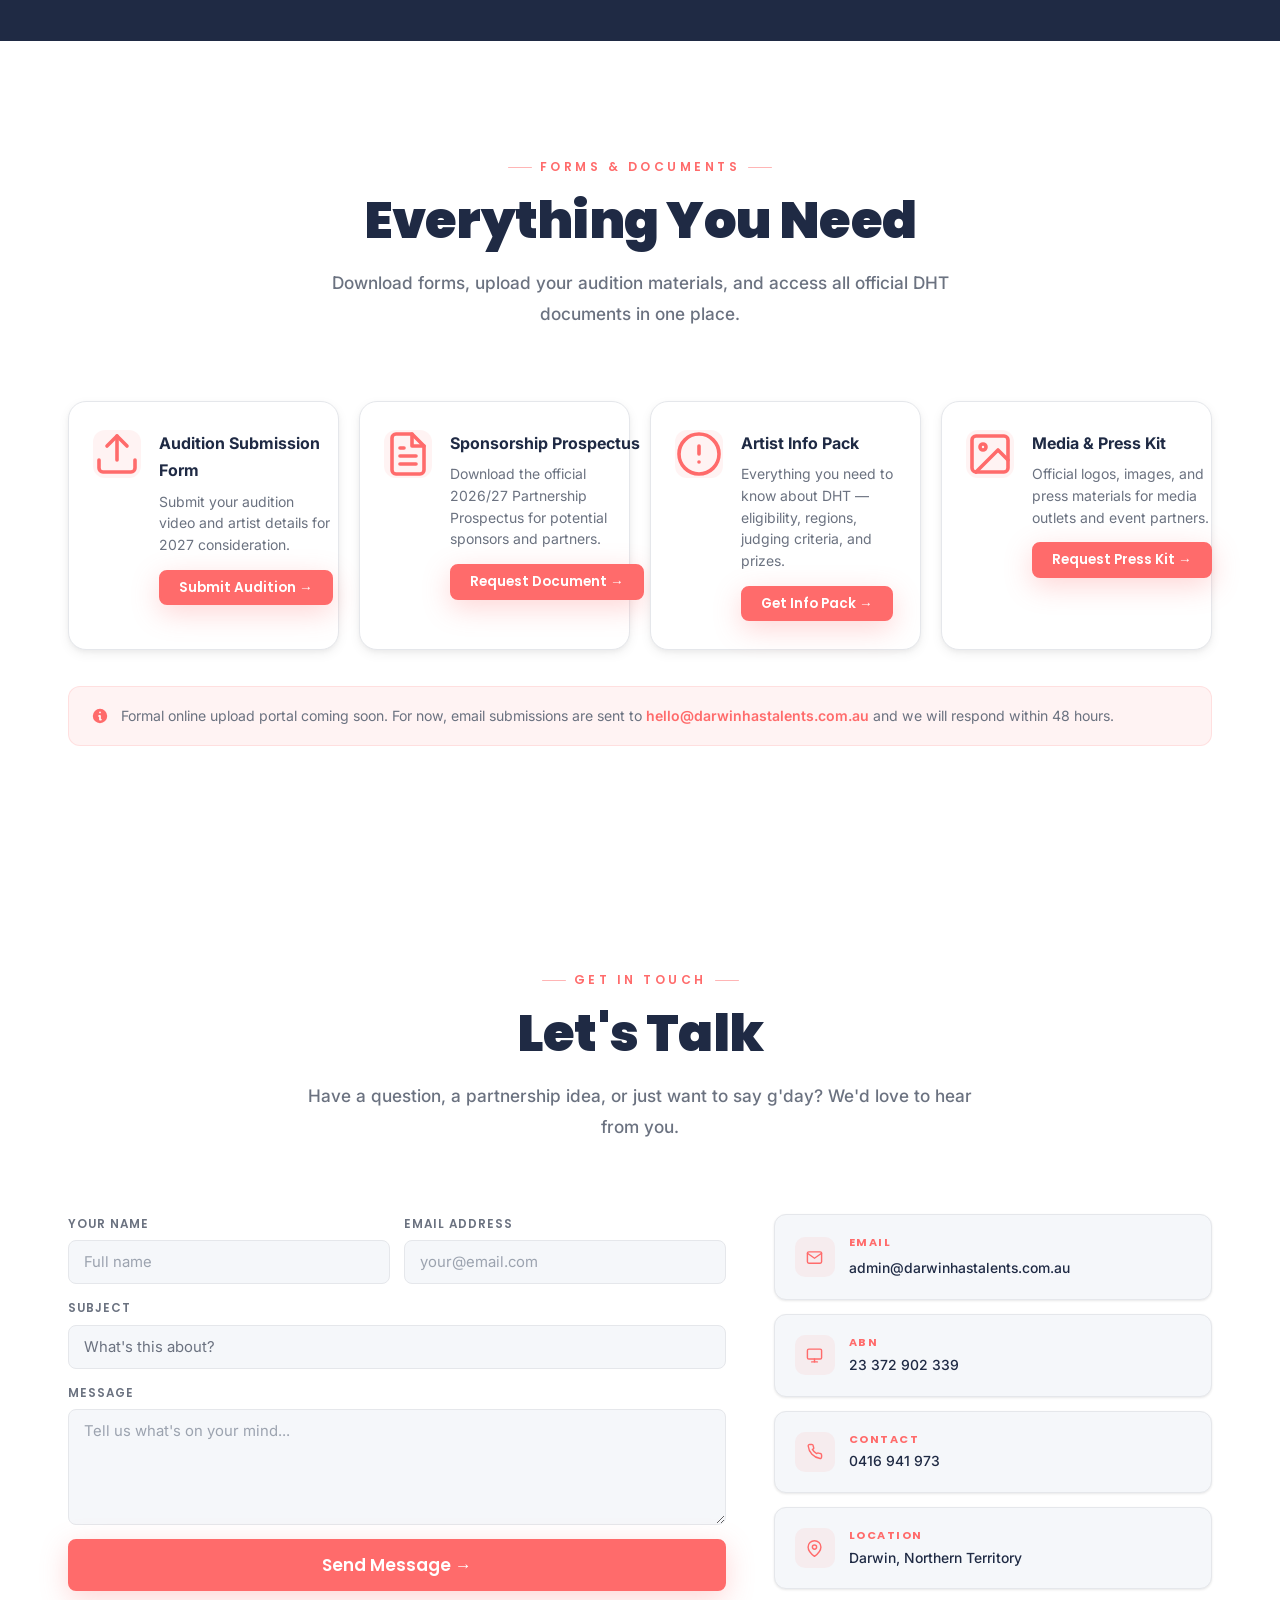
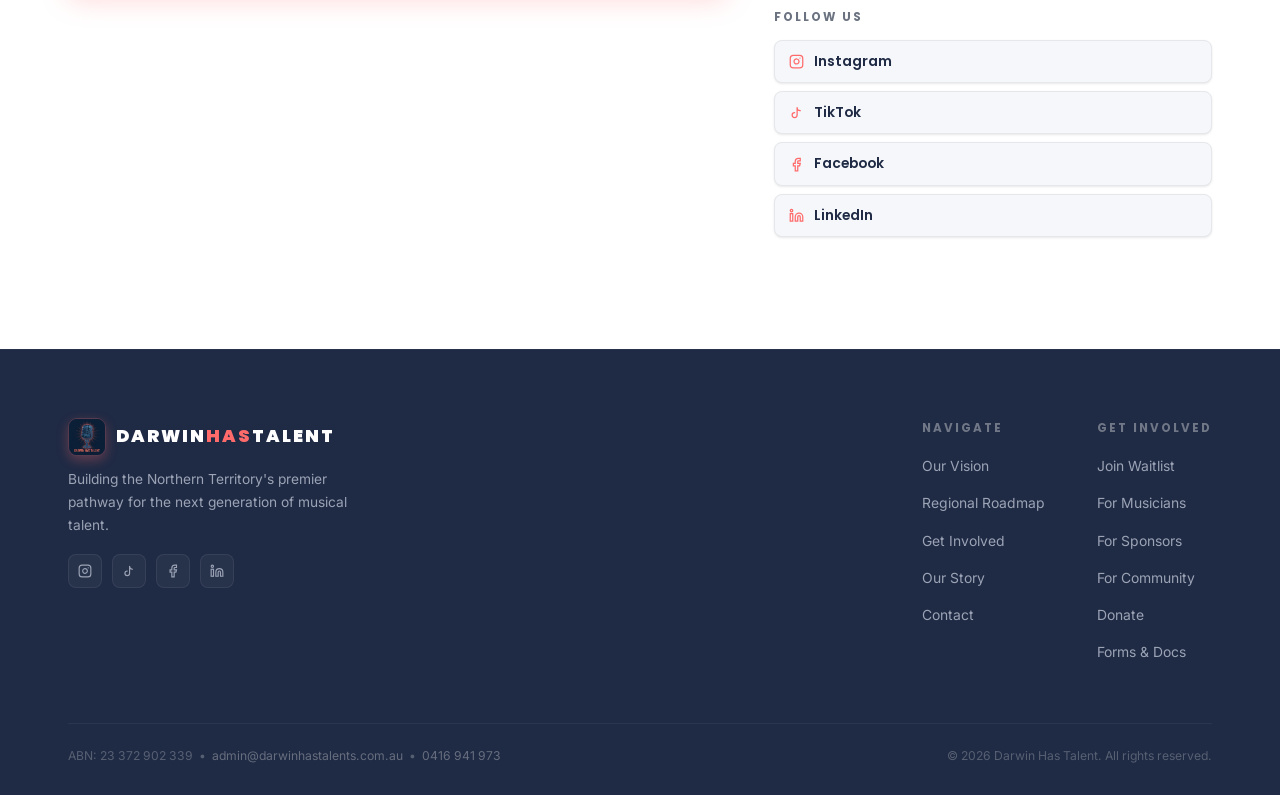
==== commit 9309061e: "Replace local video with Google Drive stream link" ====
--- a/index.html
+++ b/index.html
@@ -37,7 +37,7 @@
   <!-- ========== HERO SECTION ========== -->
   <section class="hero" id="hero">
     <video class="hero-video" autoplay loop muted playsinline preload="auto">
-      <source src="assets/videos/6013292_People_Friends_3840x2160.mp4" type="video/mp4">
+      <source src="https://drive.google.com/uc?id=1g2lZQQx5-SprnwhgyrMZkgm28JPLQZBS" type="video/mp4">
     </video>
     <div class="hero-video-overlay"></div>
     <div class="hero-bg-effects">
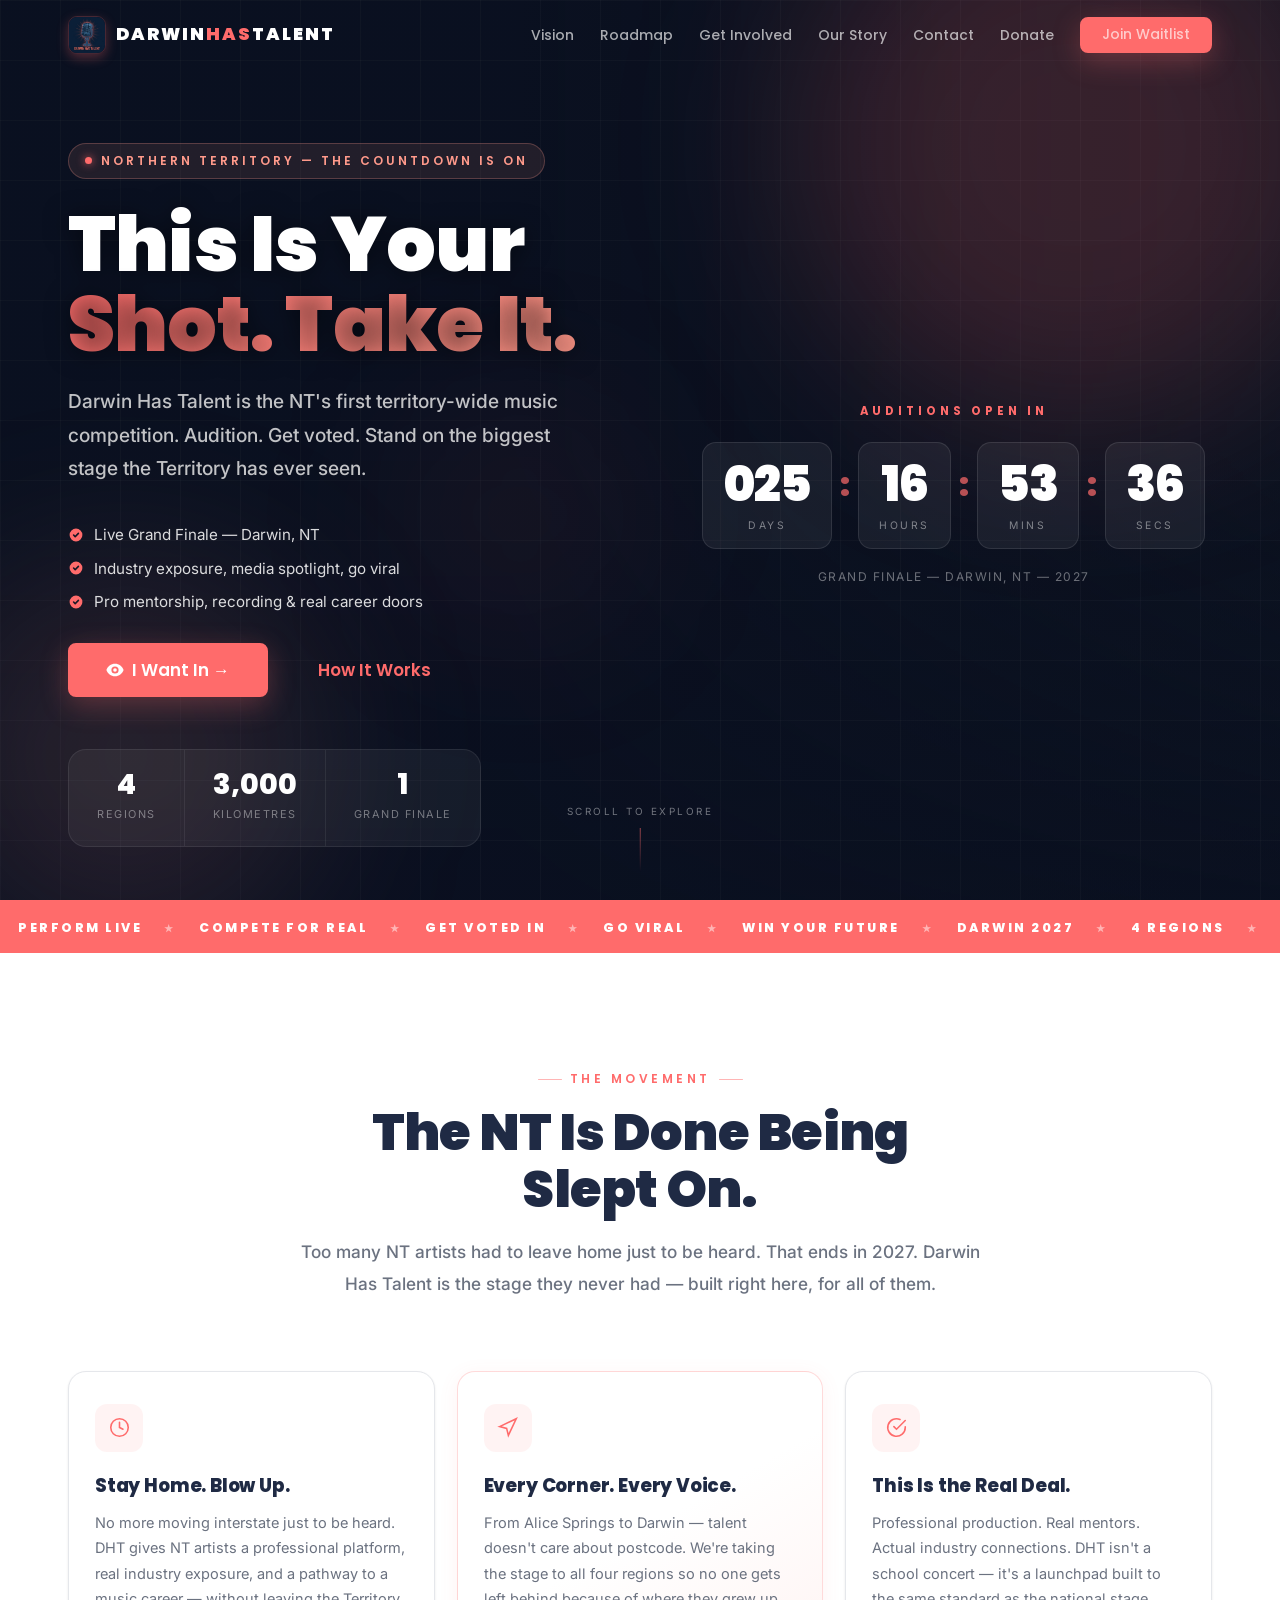
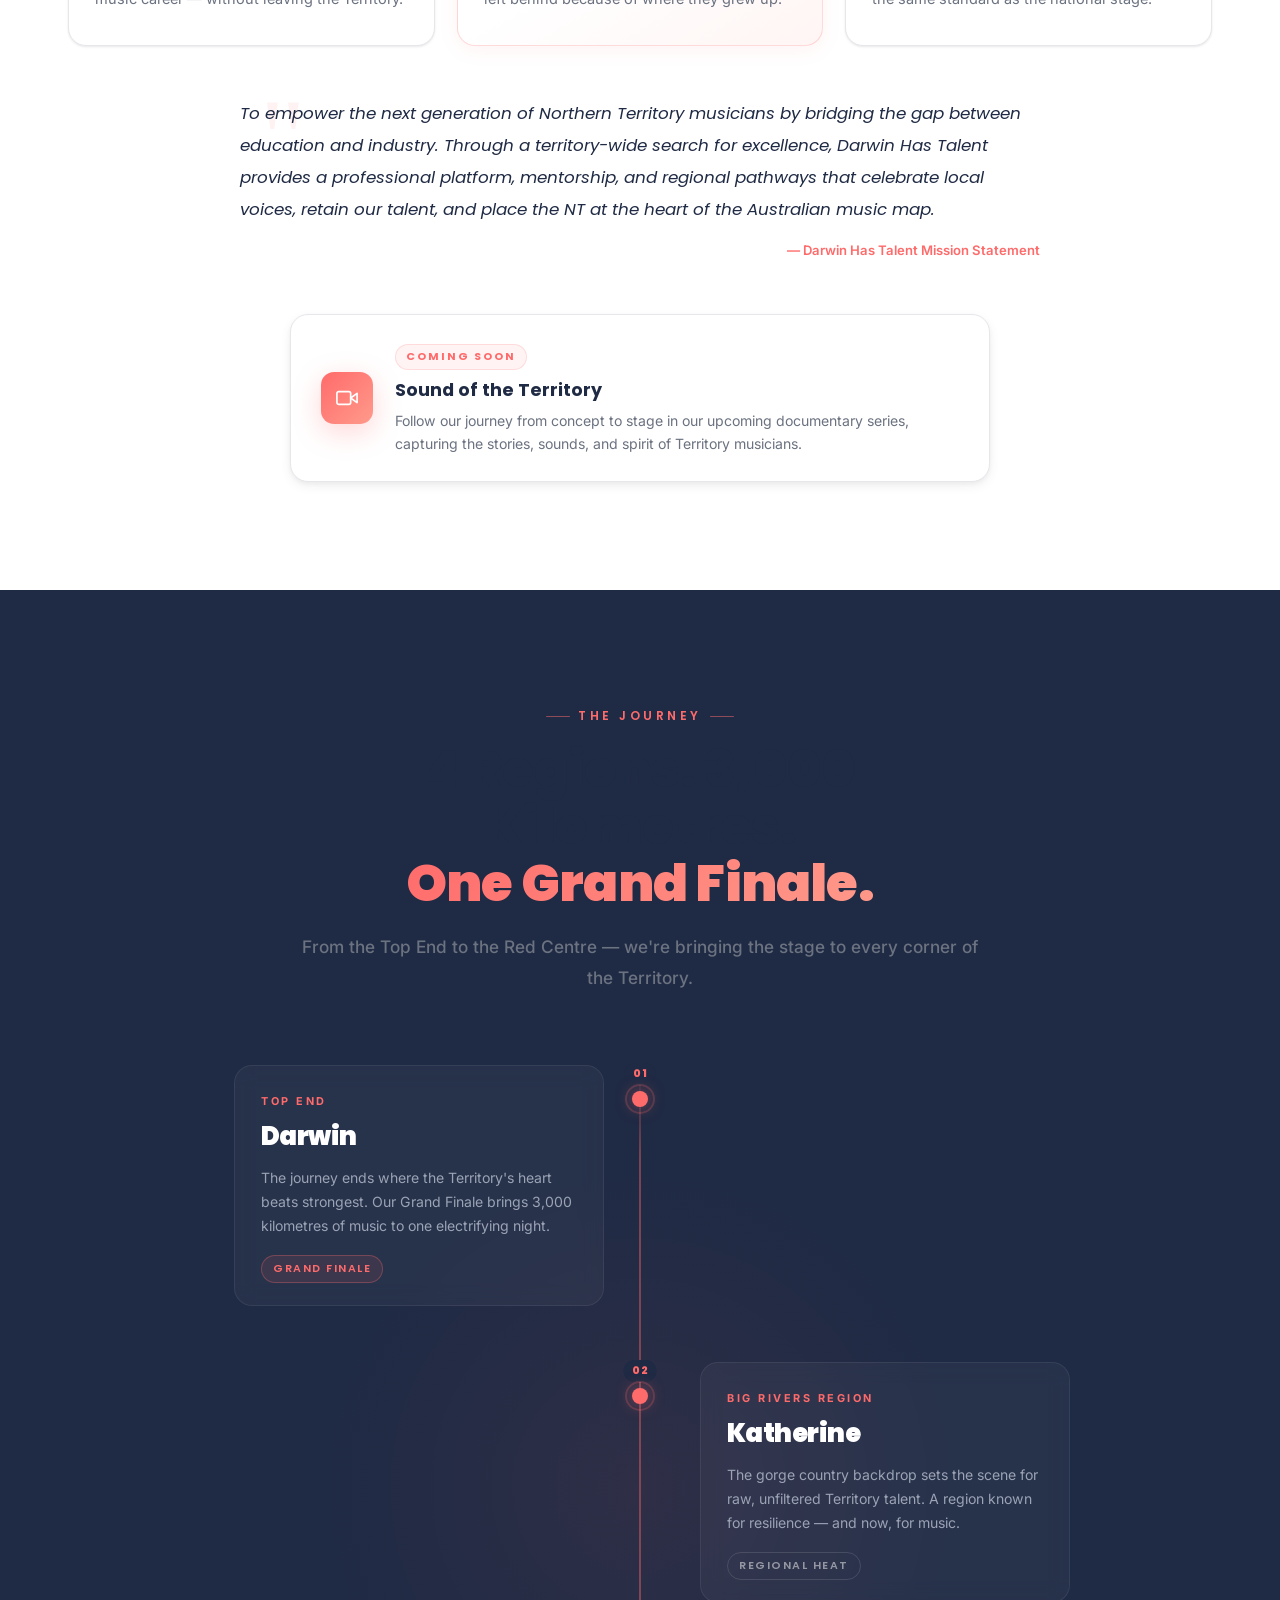
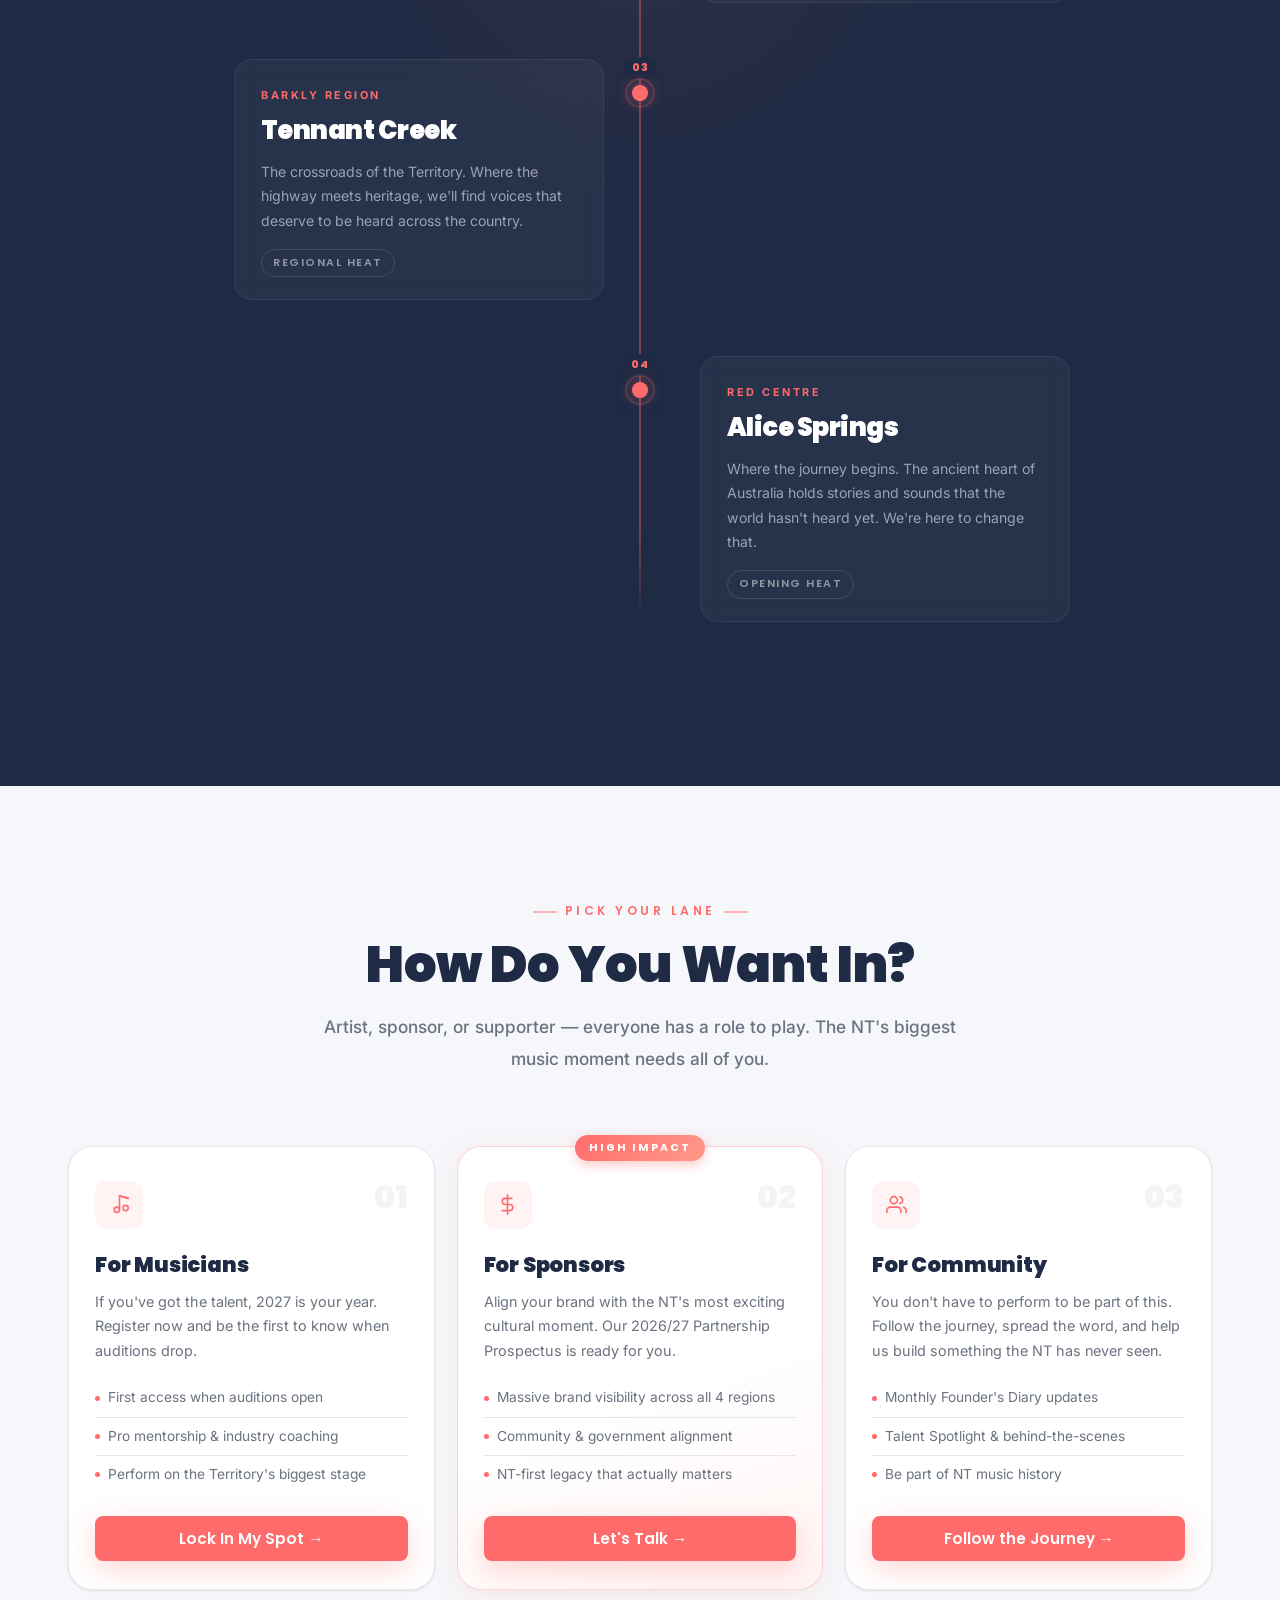
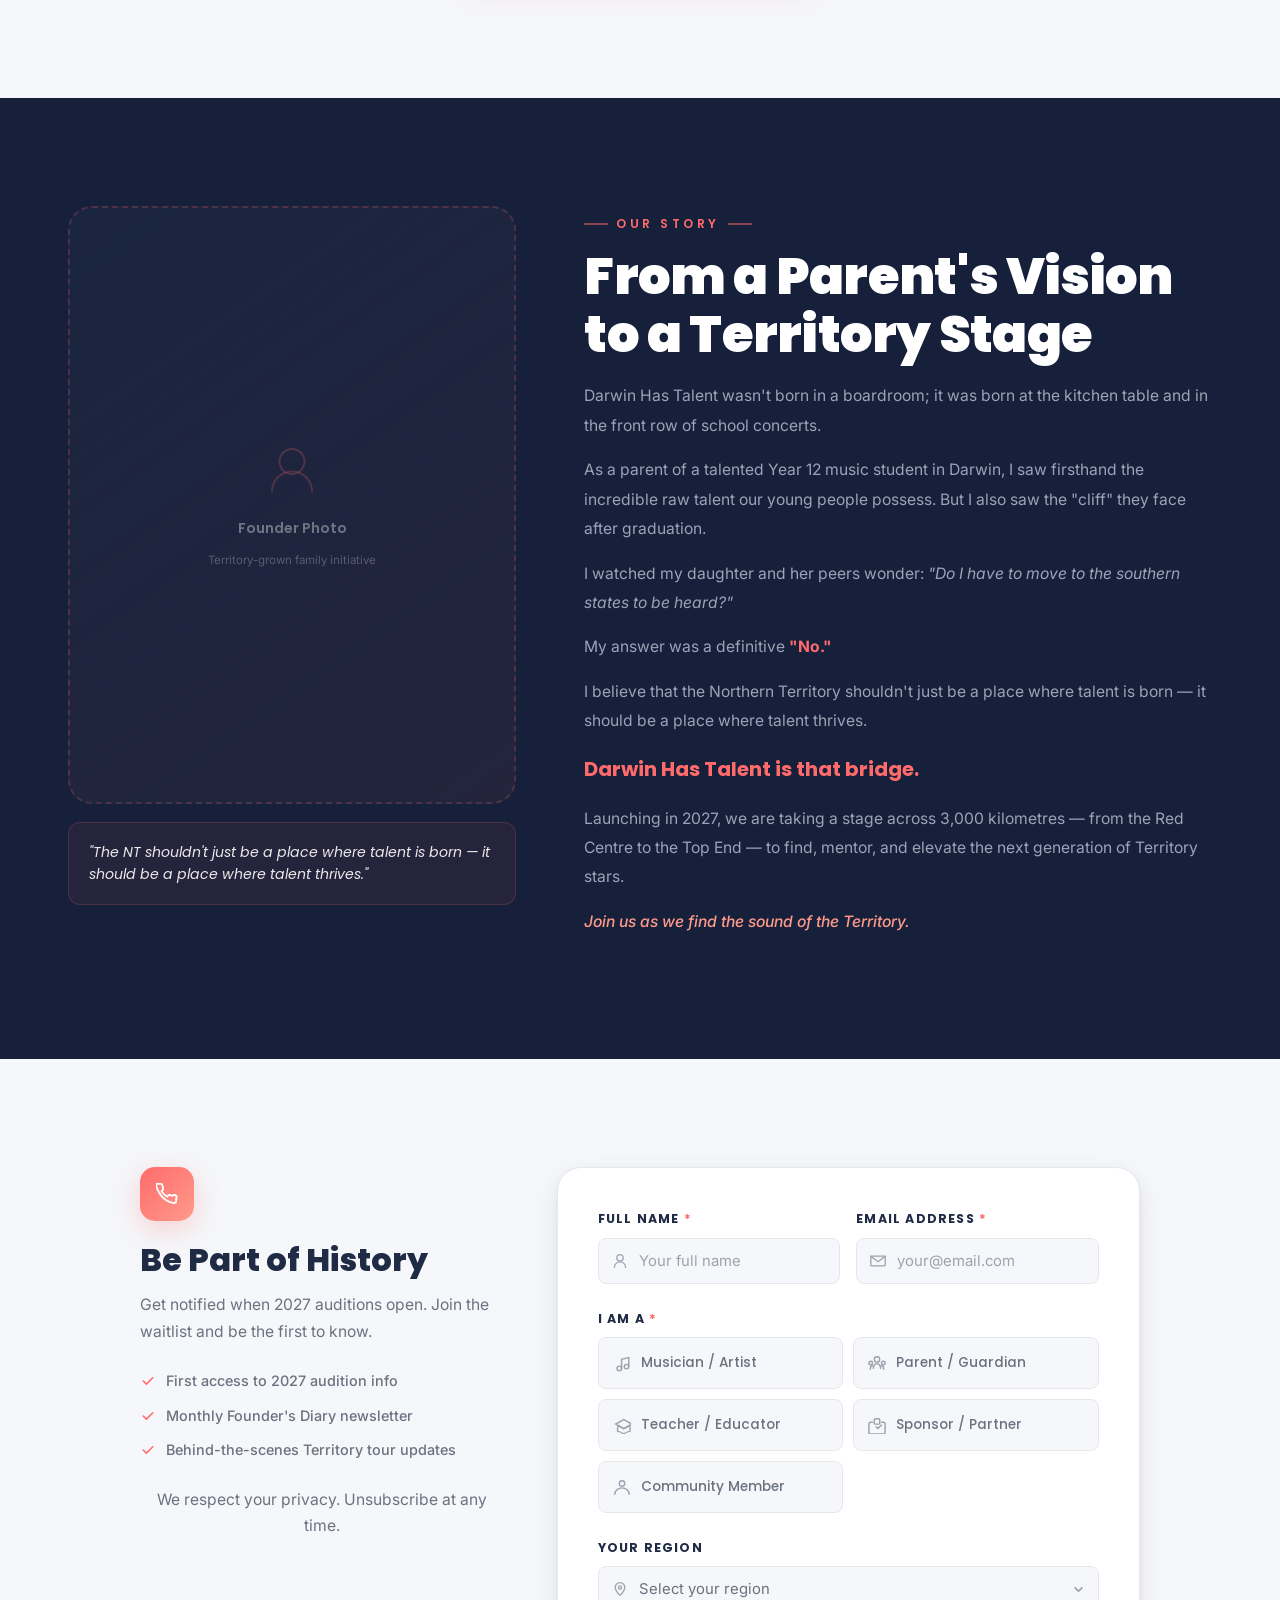
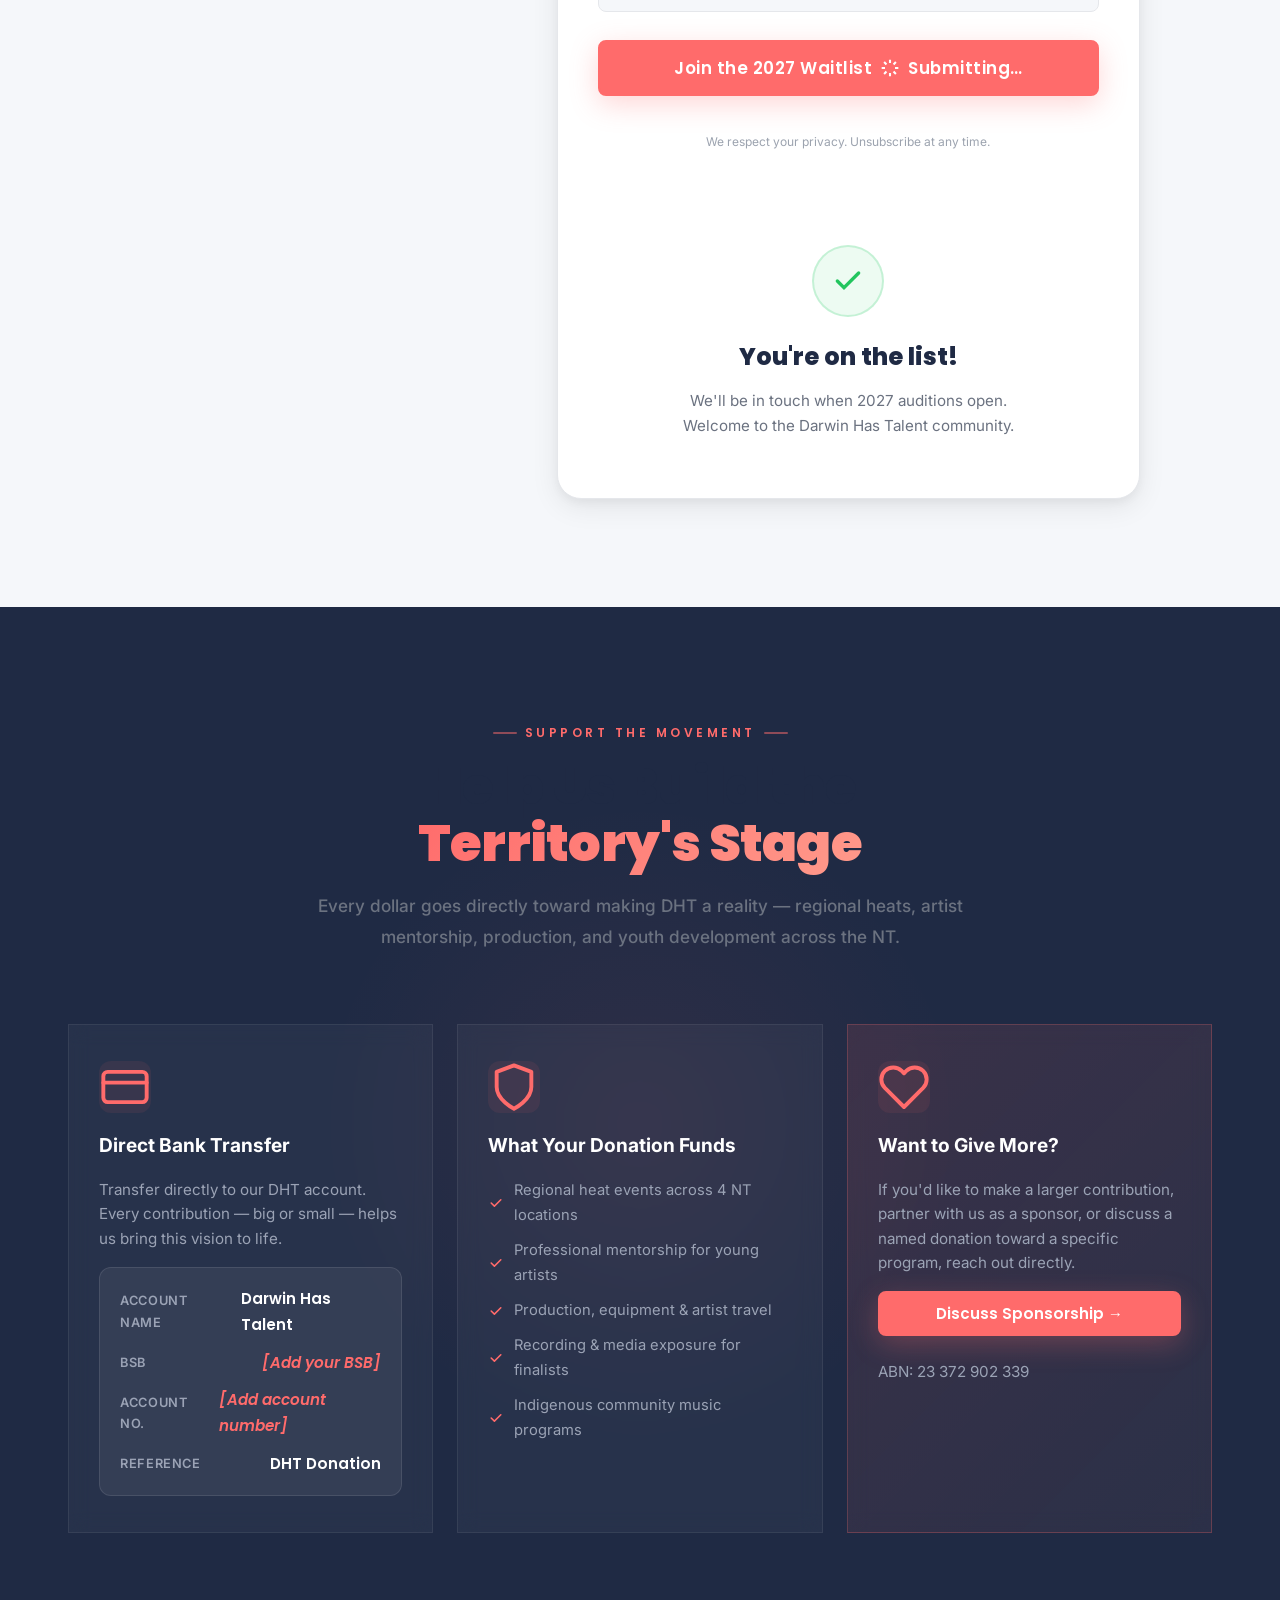
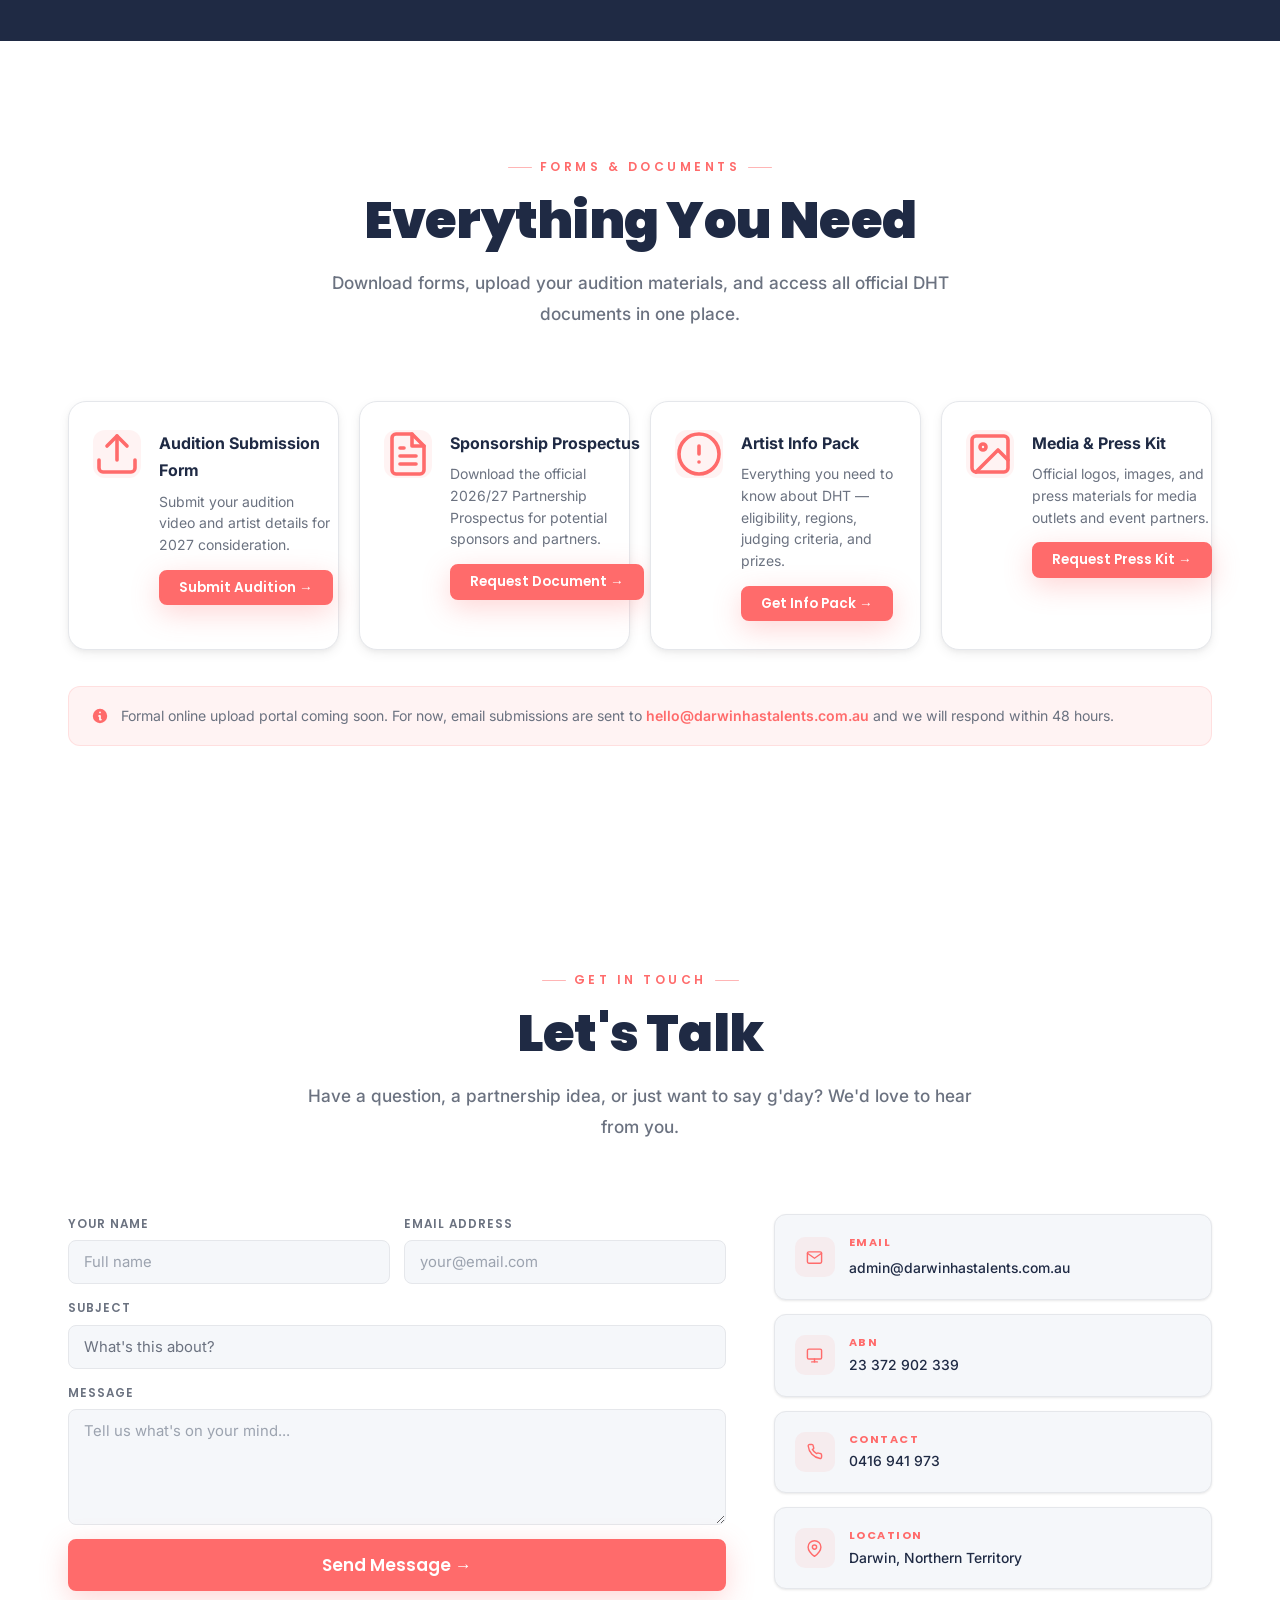
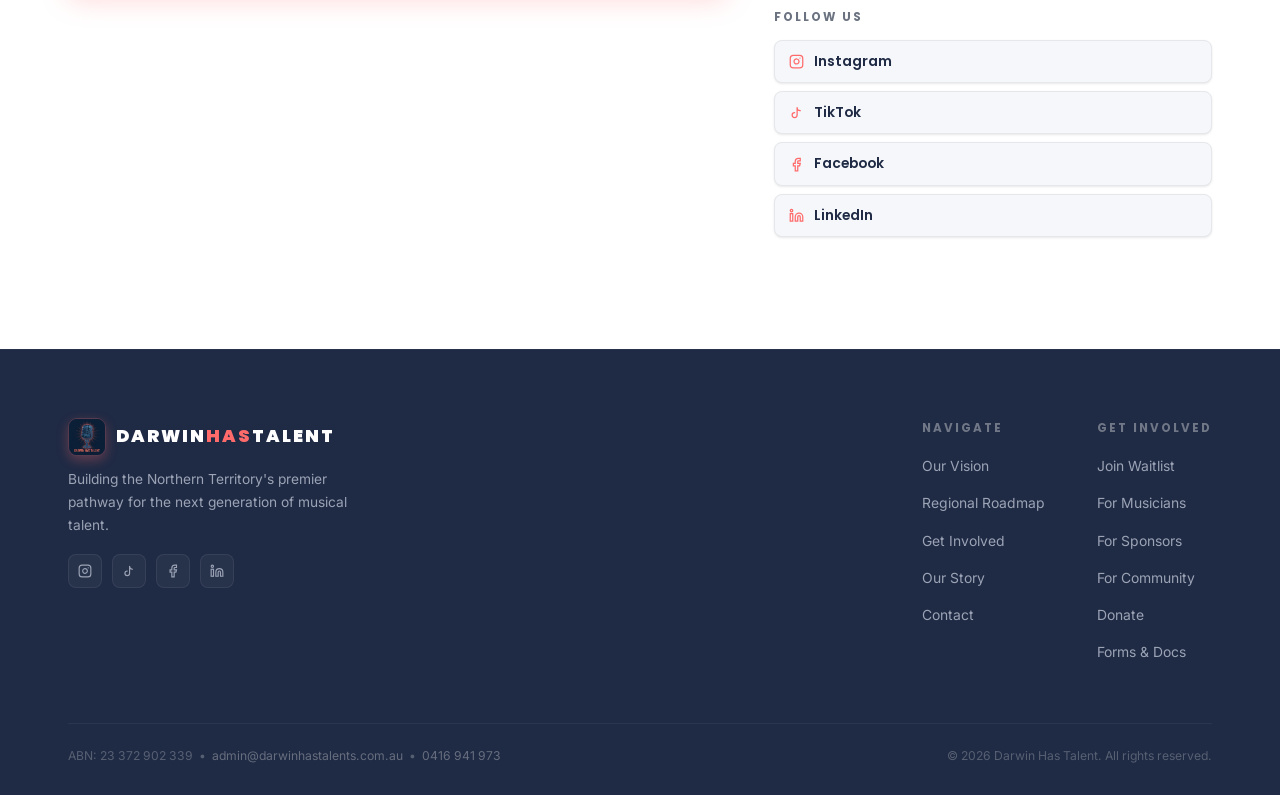
==== commit dbe90c5d: "Fix hero video: use Cloudinary direct stream URL" ====
--- a/index.html
+++ b/index.html
@@ -37,7 +37,7 @@
   <!-- ========== HERO SECTION ========== -->
   <section class="hero" id="hero">
     <video class="hero-video" autoplay loop muted playsinline preload="auto">
-      <source src="https://drive.google.com/uc?id=1g2lZQQx5-SprnwhgyrMZkgm28JPLQZBS" type="video/mp4">
+      <source src="https://res.cloudinary.com/dpyvcwg0m/video/upload/6013292_People_Friends_3840x2160_ksg9nt.mp4" type="video/mp4">
     </video>
     <div class="hero-video-overlay"></div>
     <div class="hero-bg-effects">
